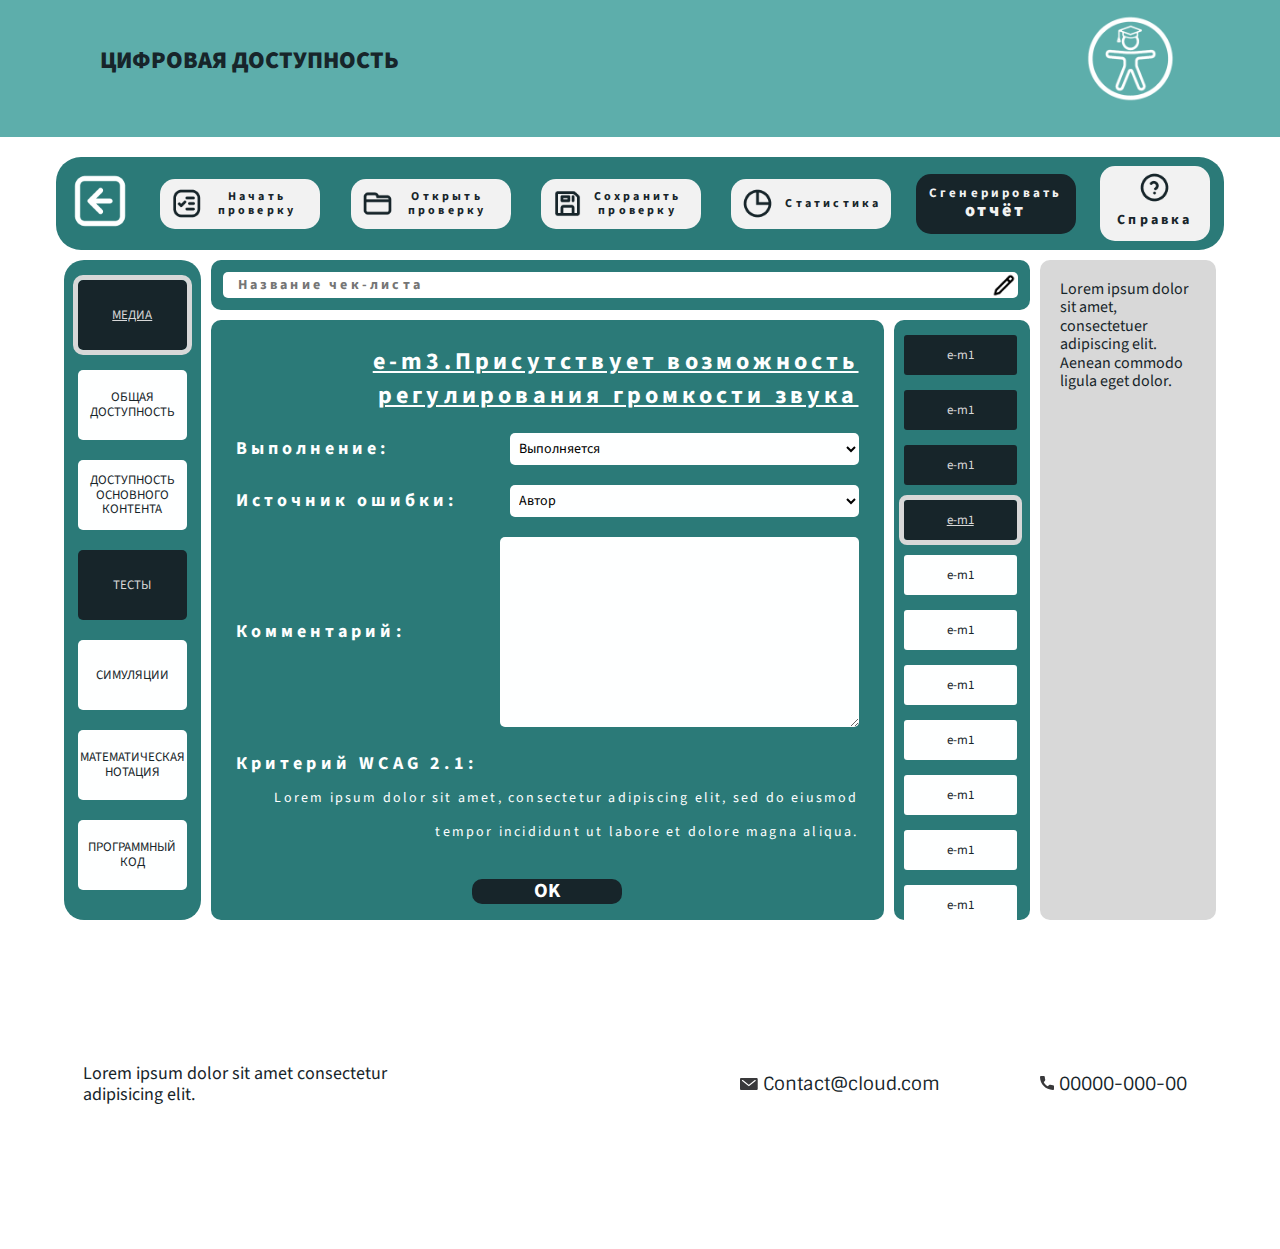
==== check-page.html @ 1ecbaf9e "Change all pages" ====
<!DOCTYPE html>
<html lang="ru">
  <head>
    <meta charset="UTF-8" />
    <meta http-equiv="X-UA-Compatible" content="IE=edge" />
    <meta name="viewport" content="width=device-width, initial-scale=1.0" />
    <link rel="stylesheet" href="./css/style.css" />
    <link rel="stylesheet" href="./css/normalize.css" />
    <link rel="stylesheet" href="./scss/style.scss" />
    <script src= "js/jquery-3.6.0.min.js"></script>
    <title>UX_app</title>
  </head>
  <body>
    <!-- header -->
    <header class="header" id="check-header">
      <div class="header__logo"><a href="./index.html" class="link">Цифровая доступность</a></div>
        <button class="header__accessibility">
          <img class="header__accessibility-img" src="./img/logo-ws.png" alt="логотип цифровой доступности"></img>
        </button>
    </header>
    <!-- /header -->
    <!-- main -->
    <main class="check-main">
        <div class="check-main__buttons">
            <button class="check-main__back-btn"><img src="./img/Back.png" class="btn-back-img" alt="кнопка назад"></button>
            <button id="btn-new"><div class="check-main__btn"><img src="./img/Btn-new.png" class="btn-img" alt="начать проверку"><p>Начать проверку</p></div></button>
            <button id="btn-open"><div class="check-main__btn"><img src="./img/Btn-open.png" class="btn-img" alt="открыть проверку"><p>Открыть проверку</p></div></button>
            <button id="btn-save"><div class="check-main__btn"><img src="./img/Btn-save.png" class="btn-img" alt="сохранить проверку"><p>Сохранить проверку</p></div></button>
            <button id="btn-stat"><div class="check-main__btn"><img src="./img/Btn-stat.png" class="btn-img" alt="статистика"><p>Статистика</p></div></button>
            <button class="check-main__btn-generation" id="btn-generation">Сгенерировать <strong class="impo">отчёт</strong> </button>
            <button id="btn-info"><div class="check-main__info"><img src="./img/Btn-info.png" class="btn-img" alt="начать проверку"><p>Справка</p></div></button>
        </div>
       <div class="check-main__content">
         <!-- Панелька чек-листов -->
        <div class="check-main__check-lists">
          <!-- Класс "check-list-completed" для заполненного элемента
              Класс "check-list-active" для активного элемента -->
          <div class="check-main__check-list check-list-active">Медиа</div>
          <div class="check-main__check-list">Общая доступность</div>
          <div class="check-main__check-list">Доступность основного контента</div>
          <div class="check-main__check-list check-list-completed">Тесты</div>
          <div class="check-main__check-list">Симуляции</div>
          <div class="check-main__check-list">математическая нотация</div>
          <div class="check-main__check-list">программный код</div>          
        </div>
        <div class="check-main__container">
          <!-- Название чек-листа (изменяется по нажатию на карандаш) -->
          <div class="check-main__named">
            <input type="text" class="check-main__name-check" placeholder="Название чек-листа">
            <img src="./img/Change-name.png" alt="Изменить название" id="check-name"></input>          
          </div>
          <div class="check-main__check">
            <!-- Главная часть -->
            <div class="check-main__section">
              <div class="check-main__title">e-m3.Присутствует возможность регулирования громкости звука</div>
              <div class="check-main__per"><p>Выполнение:</p><select id="per" name="per" required="required">
                <option value="1">Выполняется</option>
                <option value="2">Не выполняется</option>
                <option value="3">Не применимо</option>
              </select></div>
              <div class="check-main__mist"><p>Источник ошибки:</p><select id="mist" name="mist" required="required">
                <option value="1">Автор</option>
                <option value="2">Платформа</option>
                <option value="3">Автор и платформа</option>
                <option value="4">Не идентифицируется</option>
              </select></div>
              <div class="check-main__comm">
                 <p>Комментарий:</p>
                 <textarea type="text" id="comm"></textarea>
              </div>
              <div class="check-main__wgac">
                 <p class="check-main__title-wgac">Критерий WCAG 2.1:</p>
                 <p>Lorem ipsum dolor sit amet, consectetur adipiscing elit, sed do eiusmod tempor incididunt ut labore et dolore magna aliqua.</p>
              </div>  
              <button class="check-main__button">OK</button>       
          </div>   
          <!-- Панель критериев -->
          <div class="check-main__crits">
              <!-- Класс "check-crit-completed" для заполненного элемента
              Класс "check-crit-active" для активного элемента -->
              <div class="check-main__check-crit check-crit-completed">e-m1</div>
              <div class="check-main__check-crit check-crit-completed">e-m1</div>
              <div class="check-main__check-crit check-crit-completed">e-m1</div>
              <div class="check-main__check-crit check-crit-active">e-m1</div>
              <div class="check-main__check-crit">e-m1</div>
              <div class="check-main__check-crit">e-m1</div>
              <div class="check-main__check-crit">e-m1</div>  
              <div class="check-main__check-crit">e-m1</div>  
              <div class="check-main__check-crit">e-m1</div>  
              <div class="check-main__check-crit">e-m1</div>  
              <div class="check-main__check-crit">e-m1</div>  
              <div class="check-main__check-crit">e-m1</div>  
              <div class="check-main__check-crit">e-m1</div>  
              <div class="check-main__check-crit">e-m1</div>  
              <div class="check-main__check-crit">e-m1</div>  
          </div>
        </div>          
        </div>        
        <div class="check-main__info-page">Lorem ipsum dolor sit amet, consectetuer adipiscing elit. Aenean commodo ligula eget dolor. </div>
        </div>                  
    </main>
    <!-- /main -->
    <!-- footer -->
    <footer class="footer">
      <div class="footer__text">Lorem ipsum dolor sit amet consectetur adipisicing elit.</div>
      <div class="footer__contacts">
        <div class="footer__email">
          <img src="./img/email.svg" alt="icon email">
          Contact@cloud.com
        </div>
        <div class="footer__telephone">
          <img src="./img/tel.svg" alt="icon telephone">
          00000-000-00
        </div>                        
      </div>
    </footer>  
    <!-- /footer  -->
  </body>
  <script src= "js/script.js"></script>
</html>
---- css/style.css ----
@import url("https://fonts.googleapis.com/css2?family=Inter&family=Righteous&family=Sintony:wght@400;700&family=Source+Sans+Pro:wght@400;700;900&display=swap");
@import url("./light-mode.scss");
#main-page {
  background: url(../img/BG.png) no-repeat top;
}

#check-header {
  background: #5daeab;
}

body {
  font-family: "Source Sans Pro", sans-serif;
}

.header {
  padding-right: 100px;
  padding-left: 100px;
  padding-top: 10px;
  display: -webkit-box;
  display: -ms-flexbox;
  display: flex;
  -webkit-box-pack: justify;
      -ms-flex-pack: justify;
          justify-content: space-between;
  -webkit-box-align: center;
      -ms-flex-align: center;
          align-items: center;
  max-width: 100%;
}

@media (max-width: 1170px) {
  .header {
    padding-right: calc(20px + 80 * ((100vw - 320px) / 850));
  }
}

@media (max-width: 1170px) {
  .header {
    padding-left: calc(20px + 80 * ((100vw - 320px) / 850));
  }
}

@media (max-width: 1170px) {
  .header {
    padding-top: calc(5px + 5 * ((100vw - 320px) / 850));
  }
}

.header__logo {
  font-size: 24px;
  font-style: normal;
  font-weight: 900;
  line-height: 29px;
  text-transform: uppercase;
  color: #17252a;
}

@media (max-width: 1170px) {
  .header__logo {
    font-size: calc(8px + 16 * ((100vw - 320px) / 850));
  }
}

.header__accessibility {
  width: 100px;
  height: 100px;
  border-radius: 50%;
  border: none;
  background: transparent;
}

@media (max-width: 1170px) {
  .header__accessibility {
    width: calc(40px + 60 * ((100vw - 320px) / 850));
  }
}

@media (max-width: 1170px) {
  .header__accessibility {
    height: calc(40px + 60 * ((100vw - 320px) / 850));
  }
}

.header__accessibility-img {
  -webkit-filter: hue-rotate(120deg) brightness(10);
          filter: hue-rotate(120deg) brightness(10);
  width: 90px;
  height: 90px;
}

@media (max-width: 1170px) {
  .header__accessibility-img {
    width: calc(30px + 60 * ((100vw - 320px) / 850));
  }
}

@media (max-width: 1170px) {
  .header__accessibility-img {
    height: calc(30px + 60 * ((100vw - 320px) / 850));
  }
}

.main {
  max-width: 1108px;
  margin-left: 165px;
  margin-right: 165px;
  font-family: "Source Sans Pro", sans-serif;
  display: -webkit-box;
  display: -ms-flexbox;
  display: flex;
  -webkit-box-orient: vertical;
  -webkit-box-direction: normal;
      -ms-flex-direction: column;
          flex-direction: column;
  -webkit-box-align: center;
      -ms-flex-align: center;
          align-items: center;
  margin: auto;
}

@media (max-width: 1170px) {
  .main {
    max-width: calc(300px + 808 * ((100vw - 320px) / 850));
  }
}

@media (max-width: 1170px) {
  .main {
    margin-left: calc(20px + 145 * ((100vw - 320px) / 850));
  }
}

@media (max-width: 1170px) {
  .main {
    margin-right: calc(20px + 145 * ((100vw - 320px) / 850));
  }
}

.main__title {
  font-size: 58px;
  margin-top: 50px;
  font-weight: 900;
  line-height: 56px;
  text-align: center;
  color: #feffff;
}

@media (max-width: 1170px) {
  .main__title {
    font-size: calc(20px + 38 * ((100vw - 320px) / 850));
  }
}

@media (max-width: 1170px) {
  .main__title {
    margin-top: calc(10px + 40 * ((100vw - 320px) / 850));
  }
}

.main .colorize {
  color: #17252a;
}

.main__button-new, .main__button-cont {
  width: 300px;
  height: 100px;
  border-radius: 20px;
  border: none;
  font-weight: bold;
  font-size: 20px;
  line-height: 24px;
  text-align: center;
  letter-spacing: 4.2px;
  text-transform: uppercase;
  background-color: #17252a;
  color: #feffff;
}

@media (max-width: 1170px) {
  .main__button-new, .main__button-cont {
    width: calc(200px + 100 * ((100vw - 320px) / 850));
  }
}

@media (max-width: 1170px) {
  .main__button-new, .main__button-cont {
    height: calc(50px + 50 * ((100vw - 320px) / 850));
  }
}

@media (max-width: 1170px) {
  .main__button-new, .main__button-cont {
    font-size: calc(11px + 9 * ((100vw - 320px) / 850));
  }
}

.main__button-new {
  margin-bottom: 70px;
}

@media (max-width: 1170px) {
  .main__button-new {
    margin-bottom: calc(20px + 50 * ((100vw - 320px) / 850));
  }
}

.main__cards {
  margin-top: 80px;
  margin-left: 163px;
  margin-right: 163px;
  max-width: 94vw;
  display: -webkit-box;
  display: -ms-flexbox;
  display: flex;
  -webkit-box-pack: justify;
      -ms-flex-pack: justify;
          justify-content: space-between;
}

@media (max-width: 1170px) {
  .main__cards {
    margin-top: calc(20px + 60 * ((100vw - 320px) / 850));
  }
}

@media (max-width: 1170px) {
  .main__cards {
    margin-left: calc(60px + 103 * ((100vw - 320px) / 850));
  }
}

@media (max-width: 1170px) {
  .main__cards {
    margin-right: calc(60px + 103 * ((100vw - 320px) / 850));
  }
}

.main__card:not(:last-child) {
  margin-right: 50px;
}

@media (max-width: 1170px) {
  .main__card:not(:last-child) {
    margin-right: calc(10px + 40 * ((100vw - 320px) / 850));
  }
}

.main__card {
  width: 400px;
  height: 390px;
  padding: calc(15px + 35 * ((100vw - 320px) / 1600));
  border-radius: 30px;
  display: -webkit-box;
  display: -ms-flexbox;
  display: flex;
  -webkit-box-orient: vertical;
  -webkit-box-direction: normal;
      -ms-flex-direction: column;
          flex-direction: column;
  -webkit-box-align: center;
      -ms-flex-align: center;
          align-items: center;
  background-color: #feffff;
  -webkit-box-shadow: 4px 4px 12px rgba(0, 0, 0, 0.5);
          box-shadow: 4px 4px 12px rgba(0, 0, 0, 0.5);
}

@media (max-width: 1170px) {
  .main__card {
    width: calc(55px + 345 * ((100vw - 320px) / 850));
  }
}

@media (max-width: 1170px) {
  .main__card {
    height: calc(190px + 200 * ((100vw - 320px) / 850));
  }
}

.main__card-text {
  font-size: 18px;
  padding-top: 47px;
  padding-bottom: 27px;
  padding-right: 30px;
  padding-left: 30px;
  text-align: center;
  font-family: "Sintony", sans-serif;
  color: #17252a;
}

@media (max-width: 1170px) {
  .main__card-text {
    font-size: calc(12px + 6 * ((100vw - 320px) / 850));
  }
}

@media (max-width: 1170px) {
  .main__card-text {
    padding-top: calc(20px + 27 * ((100vw - 320px) / 850));
  }
}

@media (max-width: 1170px) {
  .main__card-text {
    padding-bottom: calc(9px + 18 * ((100vw - 320px) / 850));
  }
}

@media (max-width: 1170px) {
  .main__card-text {
    padding-right: calc(10px + 20 * ((100vw - 320px) / 850));
  }
}

@media (max-width: 1170px) {
  .main__card-text {
    padding-left: calc(10px + 20 * ((100vw - 320px) / 850));
  }
}

.main__card-name {
  padding: 100px;
  margin-top: 35px;
  font-size: 18px;
  border-radius: 20px;
  font-family: "Sintony", sans-serif;
  color: #6d7783;
  background-color: #d8d8d8;
}

@media (max-width: 1170px) {
  .main__card-name {
    padding: calc(50px + 50 * ((100vw - 320px) / 850));
  }
}

@media (max-width: 1170px) {
  .main__card-name {
    margin-top: calc(10px + 25 * ((100vw - 320px) / 850));
  }
}

@media (max-width: 1170px) {
  .main__card-name {
    font-size: calc(12px + 6 * ((100vw - 320px) / 850));
  }
}

.footer {
  width: 1114px;
  height: 329px;
  display: -webkit-box;
  display: -ms-flexbox;
  display: flex;
  -webkit-box-align: center;
      -ms-flex-align: center;
          align-items: center;
  -webkit-box-pack: justify;
      -ms-flex-pack: justify;
          justify-content: space-between;
  margin: auto;
}

@media (max-width: 1170px) {
  .footer {
    width: calc(280px + 834 * ((100vw - 320px) / 850));
  }
}

@media (max-width: 1170px) {
  .footer {
    height: calc(100px + 229 * ((100vw - 320px) / 850));
  }
}

.footer__text {
  width: 308px;
  font-size: 18px;
  color: #17252a;
}

@media (max-width: 1170px) {
  .footer__text {
    width: calc(300px + 8 * ((100vw - 320px) / 850));
  }
}

@media (max-width: 1170px) {
  .footer__text {
    font-size: calc(10px + 8 * ((100vw - 320px) / 850));
  }
}

.footer__contacts {
  margin-left: 35px;
  font-size: 18px;
  display: -webkit-box;
  display: -ms-flexbox;
  display: flex;
  -webkit-box-pack: end;
      -ms-flex-pack: end;
          justify-content: flex-end;
  font-family: "Sintony", sans-serif;
  line-height: 27px;
  color: #17252a;
}

@media (max-width: 1170px) {
  .footer__contacts {
    margin-left: calc(15px + 20 * ((100vw - 320px) / 850));
  }
}

@media (max-width: 1170px) {
  .footer__contacts {
    font-size: calc(8px + 10 * ((100vw - 320px) / 850));
  }
}

.footer__email {
  margin-right: 100px;
}

@media (max-width: 1170px) {
  .footer__email {
    margin-right: calc(13px + 87 * ((100vw - 320px) / 850));
  }
}

.footer__telephone {
  margin-right: 10px;
}

@media (max-width: 1170px) {
  .footer__telephone {
    margin-right: calc(3px + 7 * ((100vw - 320px) / 850));
  }
}

.popup-fade:before {
  content: "";
  background: #000;
  position: fixed;
  left: 0;
  top: 0;
  width: 100%;
  height: 100%;
  opacity: 0.8;
  z-index: 2;
}

.popup-fade__popup {
  padding: 50px;
  position: absolute;
  top: 6%;
  left: 24%;
  right: 24%;
  background: #c4c4c4;
  border-radius: 10px;
  z-index: 9;
  opacity: 1;
  display: -webkit-box;
  display: -ms-flexbox;
  display: flex;
  -webkit-box-orient: vertical;
  -webkit-box-direction: normal;
      -ms-flex-direction: column;
          flex-direction: column;
}

@media (max-width: 1170px) {
  .popup-fade__popup {
    padding: calc(20px + 30 * ((100vw - 320px) / 850));
  }
}

.popup-fade__popup-close {
  background: transparent;
  border: none;
  position: absolute;
  top: 10px;
  right: 10px;
}

.popup-fade__inputs {
  font-size: 16px;
  font-family: "Source Sans Pro";
  font-weight: 900;
  display: -webkit-box;
  display: -ms-flexbox;
  display: flex;
  -webkit-box-orient: vertical;
  -webkit-box-direction: normal;
      -ms-flex-direction: column;
          flex-direction: column;
}

@media (max-width: 1170px) {
  .popup-fade__inputs {
    font-size: calc(8px + 8 * ((100vw - 320px) / 850));
  }
}

.popup-fade__input {
  font-size: 24px;
  margin-bottom: 8px;
}

@media (max-width: 1170px) {
  .popup-fade__input {
    font-size: calc(12px + 12 * ((100vw - 320px) / 850));
  }
}

@media (max-width: 1170px) {
  .popup-fade__input {
    margin-bottom: calc(4px + 4 * ((100vw - 320px) / 850));
  }
}

.popup-fade__input:not(:first-child) {
  margin-top: 32px;
}

@media (max-width: 1170px) {
  .popup-fade__input:not(:first-child) {
    margin-top: calc(8px + 24 * ((100vw - 320px) / 850));
  }
}

.popup-fade .modal-input {
  padding: 7px;
  width: 90%;
  border-radius: 5px;
  border: none;
}

@media (max-width: 1170px) {
  .popup-fade .modal-input {
    padding: calc(3px + 4 * ((100vw - 320px) / 850));
  }
}

.popup-fade .modal-input:last-child {
  padding-bottom: 5vh;
}

.popup-fade__start {
  width: 150px;
  height: 70px;
  font-size: 24px;
  margin-top: 32px;
  text-transform: uppercase;
  font-weight: 900;
  letter-spacing: 4.2px;
  border: none;
  border-radius: 15px;
  margin-left: auto;
  background-color: #17252a;
  color: #feffff;
}

@media (max-width: 1170px) {
  .popup-fade__start {
    width: calc(50px + 100 * ((100vw - 320px) / 850));
  }
}

@media (max-width: 1170px) {
  .popup-fade__start {
    height: calc(20px + 50 * ((100vw - 320px) / 850));
  }
}

@media (max-width: 1170px) {
  .popup-fade__start {
    font-size: calc(8px + 16 * ((100vw - 320px) / 850));
  }
}

@media (max-width: 1170px) {
  .popup-fade__start {
    margin-top: calc(8px + 24 * ((100vw - 320px) / 850));
  }
}

.popup-fade__ps {
  font-size: 12px;
  margin-bottom: auto;
}

@media (max-width: 1170px) {
  .popup-fade__ps {
    font-size: calc(8px + 4 * ((100vw - 320px) / 850));
  }
}

#check-header {
  padding-bottom: 3vh;
}

.check-main {
  margin-top: 20px;
  display: -webkit-box;
  display: -ms-flexbox;
  display: flex;
  -webkit-box-orient: vertical;
  -webkit-box-direction: normal;
      -ms-flex-direction: column;
          flex-direction: column;
  -webkit-box-align: center;
      -ms-flex-align: center;
          align-items: center;
}

@media (max-width: 1170px) {
  .check-main {
    margin-top: calc(5px + 15 * ((100vw - 320px) / 850));
  }
}

.check-main__buttons {
  padding: 8px;
  width: 90%;
  background-color: #2b7a78;
  border-radius: 25px;
  margin: auto;
  display: -webkit-box;
  display: -ms-flexbox;
  display: flex;
  -webkit-box-align: center;
      -ms-flex-align: center;
          align-items: center;
  -webkit-box-pack: justify;
      -ms-flex-pack: justify;
          justify-content: space-between;
}

@media (max-width: 1170px) {
  .check-main__buttons {
    padding: calc(3px + 5 * ((100vw - 320px) / 850));
  }
}

.check-main__back-btn {
  border: none;
  background-color: transparent;
}

.check-main .btn-back-img {
  width: 60px;
  height: 60px;
}

@media (max-width: 1170px) {
  .check-main .btn-back-img {
    width: calc(10px + 50 * ((100vw - 320px) / 850));
  }
}

@media (max-width: 1170px) {
  .check-main .btn-back-img {
    height: calc(10px + 50 * ((100vw - 320px) / 850));
  }
}

.check-main #btn-new,
.check-main #btn-open,
.check-main #btn-save,
.check-main #btn-stat,
.check-main #btn-info {
  border: none;
  background-color: transparent;
}

.check-main__btn {
  width: 140px;
  height: 50px;
  padding-right: 10px;
  padding-left: 10px;
  font-size: 12px;
  line-height: 14px;
  font-family: "Source Sans Pro";
  font-weight: bold;
  letter-spacing: 3.2px;
  color: #17252a;
  background-color: #f2f2f2;
  border-radius: 15px;
  display: -webkit-box;
  display: -ms-flexbox;
  display: flex;
  -webkit-box-align: center;
      -ms-flex-align: center;
          align-items: center;
  -webkit-box-pack: justify;
      -ms-flex-pack: justify;
          justify-content: space-between;
}

@media (max-width: 1170px) {
  .check-main__btn {
    width: calc(80px + 60 * ((100vw - 320px) / 850));
  }
}

@media (max-width: 1170px) {
  .check-main__btn {
    height: calc(10px + 40 * ((100vw - 320px) / 850));
  }
}

@media (max-width: 1170px) {
  .check-main__btn {
    padding-right: calc(3px + 7 * ((100vw - 320px) / 850));
  }
}

@media (max-width: 1170px) {
  .check-main__btn {
    padding-left: calc(3px + 7 * ((100vw - 320px) / 850));
  }
}

@media (max-width: 1170px) {
  .check-main__btn {
    font-size: calc(8px + 4 * ((100vw - 320px) / 850));
  }
}

@media (max-width: 1170px) {
  .check-main__btn {
    line-height: calc(4px + 10 * ((100vw - 320px) / 850));
  }
}

.check-main .impo {
  font-size: 18px;
}

@media (max-width: 1170px) {
  .check-main .impo {
    font-size: calc(9px + 9 * ((100vw - 320px) / 850));
  }
}

.check-main .btn-img {
  width: 33px;
  height: 33px;
}

@media (max-width: 1170px) {
  .check-main .btn-img {
    width: calc(13px + 20 * ((100vw - 320px) / 850));
  }
}

@media (max-width: 1170px) {
  .check-main .btn-img {
    height: calc(13px + 20 * ((100vw - 320px) / 850));
  }
}

.check-main__btn-generation {
  width: 160px;
  height: 60px;
  font-size: 13px;
  font-family: "Source Sans Pro";
  font-weight: bold;
  letter-spacing: 3.2px;
  color: #17252a;
  border: none;
  background-color: #17252a;
  color: #f2f2f2;
  border-radius: 15px;
}

@media (max-width: 1170px) {
  .check-main__btn-generation {
    width: calc(80px + 80 * ((100vw - 320px) / 850));
  }
}

@media (max-width: 1170px) {
  .check-main__btn-generation {
    height: calc(10px + 50 * ((100vw - 320px) / 850));
  }
}

@media (max-width: 1170px) {
  .check-main__btn-generation {
    font-size: calc(8px + 5 * ((100vw - 320px) / 850));
  }
}

.check-main__info {
  width: 110px;
  height: 70px;
  padding-top: 5px;
  font-size: 14px;
  line-height: 20px;
  font-weight: bold;
  letter-spacing: 3.2px;
  color: #17252a;
  background-color: #f2f2f2;
  border-radius: 15px;
}

@media (max-width: 1170px) {
  .check-main__info {
    width: calc(30px + 80 * ((100vw - 320px) / 850));
  }
}

@media (max-width: 1170px) {
  .check-main__info {
    height: calc(12px + 58 * ((100vw - 320px) / 850));
  }
}

@media (max-width: 1170px) {
  .check-main__info {
    padding-top: calc(2px + 3 * ((100vw - 320px) / 850));
  }
}

@media (max-width: 1170px) {
  .check-main__info {
    font-size: calc(8px + 6 * ((100vw - 320px) / 850));
  }
}

@media (max-width: 1170px) {
  .check-main__info {
    line-height: calc(8px + 12 * ((100vw - 320px) / 850));
  }
}

.check-main__content {
  font-family: "Source Sans Pro";
  display: -webkit-box;
  display: -ms-flexbox;
  display: flex;
  max-width: 90%;
}

.check-main__check-lists {
  margin-top: 10px;
  padding-top: 10px;
  border-radius: 20px;
  background-color: #2b7a78;
  display: -webkit-box;
  display: -ms-flexbox;
  display: flex;
  -webkit-box-orient: vertical;
  -webkit-box-direction: normal;
      -ms-flex-direction: column;
          flex-direction: column;
  -webkit-box-align: center;
      -ms-flex-align: center;
          align-items: center;
  width: 15%;
}

@media (max-width: 1170px) {
  .check-main__check-lists {
    margin-top: calc(5px + 5 * ((100vw - 320px) / 850));
  }
}

@media (max-width: 1170px) {
  .check-main__check-lists {
    padding-top: calc(5px + 5 * ((100vw - 320px) / 850));
  }
}

.check-main__check-list {
  height: 70px;
  margin-bottom: 10px;
  margin-top: 10px;
  font-size: 13px;
  width: 80%;
  text-transform: uppercase;
  background-color: #feffff;
  color: #17252a;
  border-radius: 5px;
  text-align: center;
  display: -webkit-box;
  display: -ms-flexbox;
  display: flex;
  -webkit-box-align: center;
      -ms-flex-align: center;
          align-items: center;
  -webkit-box-pack: center;
      -ms-flex-pack: center;
          justify-content: center;
}

@media (max-width: 1170px) {
  .check-main__check-list {
    height: calc(10px + 60 * ((100vw - 320px) / 850));
  }
}

@media (max-width: 1170px) {
  .check-main__check-list {
    margin-bottom: calc(3px + 7 * ((100vw - 320px) / 850));
  }
}

@media (max-width: 1170px) {
  .check-main__check-list {
    margin-top: calc(3px + 7 * ((100vw - 320px) / 850));
  }
}

@media (max-width: 1170px) {
  .check-main__check-list {
    font-size: calc(8px + 5 * ((100vw - 320px) / 850));
  }
}

.check-main__container {
  display: -webkit-box;
  display: -ms-flexbox;
  display: flex;
  -webkit-box-orient: vertical;
  -webkit-box-direction: normal;
      -ms-flex-direction: column;
          flex-direction: column;
  width: 90%;
}

.check-main__named {
  margin: 10px;
  padding: 12px;
  margin-right: -10px;
  display: -webkit-box;
  display: -ms-flexbox;
  display: flex;
  -webkit-box-align: center;
      -ms-flex-align: center;
          align-items: center;
  background-color: #2b7a78;
  border-radius: 10px;
  position: relative;
}

@media (max-width: 1170px) {
  .check-main__named {
    margin: calc(3px + 7 * ((100vw - 320px) / 850));
  }
}

@media (max-width: 1170px) {
  .check-main__named {
    padding: calc(3px + 9 * ((100vw - 320px) / 850));
  }
}

@media (max-width: 1170px) {
  .check-main__named {
    margin-right: calc(-3px + -7 * ((100vw - 320px) / 850));
  }
}

.check-main__name-check {
  padding: 5px;
  padding-left: 15px;
  font-size: 14px;
  font-weight: bold;
  letter-spacing: 3.2px;
  color: #6d7783;
  width: 100%;
  border: none;
  border-radius: 5px;
}

@media (max-width: 1170px) {
  .check-main__name-check {
    padding: calc(1px + 4 * ((100vw - 320px) / 850));
  }
}

@media (max-width: 1170px) {
  .check-main__name-check {
    padding-left: calc(3px + 12 * ((100vw - 320px) / 850));
  }
}

@media (max-width: 1170px) {
  .check-main__name-check {
    font-size: calc(8px + 6 * ((100vw - 320px) / 850));
  }
}

.check-main #check-name {
  width: 2vw;
  height: 2vw;
  position: absolute;
  right: 1vw;
}

.check-main__check {
  margin-left: 10px;
  margin-right: -10px;
  height: 600px;
  margin-top: 0px;
  display: -webkit-box;
  display: -ms-flexbox;
  display: flex;
}

@media (max-width: 1170px) {
  .check-main__check {
    margin-left: calc(3px + 7 * ((100vw - 320px) / 850));
  }
}

@media (max-width: 1170px) {
  .check-main__check {
    margin-right: calc(-3px + -7 * ((100vw - 320px) / 850));
  }
}

@media (max-width: 1170px) {
  .check-main__check {
    height: calc(300px + 300 * ((100vw - 320px) / 850));
  }
}

.check-main__section {
  padding: 25px;
  background-color: #2b7a78;
  border-radius: 10px;
  overflow: auto;
  display: -webkit-box;
  display: -ms-flexbox;
  display: flex;
  -webkit-box-orient: vertical;
  -webkit-box-direction: normal;
      -ms-flex-direction: column;
          flex-direction: column;
}

@media (max-width: 1170px) {
  .check-main__section {
    padding: calc(1px + 24 * ((100vw - 320px) / 850));
  }
}

.check-main__title {
  font-size: 24px;
  font-weight: bold;
  line-height: 34px;
  text-align: right;
  letter-spacing: 4.2px;
  -webkit-text-decoration-line: underline;
          text-decoration-line: underline;
  color: #feffff;
}

@media (max-width: 1170px) {
  .check-main__title {
    font-size: calc(12px + 12 * ((100vw - 320px) / 850));
  }
}

.check-main__per, .check-main__mist, .check-main__comm, .check-main__title-wgac {
  padding-top: 20px;
  font-size: 18px;
  display: -webkit-box;
  display: -ms-flexbox;
  display: flex;
  -webkit-box-pack: justify;
      -ms-flex-pack: justify;
          justify-content: space-between;
  -webkit-box-align: center;
      -ms-flex-align: center;
          align-items: center;
  font-weight: bold;
  letter-spacing: 4.2px;
  color: #feffff;
}

@media (max-width: 1170px) {
  .check-main__per, .check-main__mist, .check-main__comm, .check-main__title-wgac {
    padding-top: calc(10px + 10 * ((100vw - 320px) / 850));
  }
}

@media (max-width: 1170px) {
  .check-main__per, .check-main__mist, .check-main__comm, .check-main__title-wgac {
    font-size: calc(10px + 8 * ((100vw - 320px) / 850));
  }
}

.check-main #per,
.check-main #mist,
.check-main #comm {
  font-size: 14px;
  padding: 5px;
  width: 56%;
  border-radius: 5px;
  border: none;
  background-color: #feffff;
}

@media (max-width: 1170px) {
  .check-main #per,
  .check-main #mist,
  .check-main #comm {
    font-size: calc(10px + 4 * ((100vw - 320px) / 850));
  }
}

@media (max-width: 1170px) {
  .check-main #per,
  .check-main #mist,
  .check-main #comm {
    padding: calc(1px + 4 * ((100vw - 320px) / 850));
  }
}

.check-main #comm {
  height: 20vh;
}

.check-main__wgac {
  font-size: 14px;
  line-height: 34px;
  text-align: right;
  letter-spacing: 2.2px;
  color: #feffff;
}

@media (max-width: 1170px) {
  .check-main__wgac {
    font-size: calc(10px + 4 * ((100vw - 320px) / 850));
  }
}

.check-main__button {
  width: 150px;
  height: 60px;
  font-size: 20px;
  margin-top: 30px;
  -ms-flex-item-align: center;
      -ms-grid-row-align: center;
      align-self: center;
  font-weight: bold;
  border: none;
  background-color: #17252a;
  color: #feffff;
  border-radius: 10px;
}

@media (max-width: 1170px) {
  .check-main__button {
    width: calc(80px + 70 * ((100vw - 320px) / 850));
  }
}

@media (max-width: 1170px) {
  .check-main__button {
    height: calc(20px + 40 * ((100vw - 320px) / 850));
  }
}

@media (max-width: 1170px) {
  .check-main__button {
    font-size: calc(10px + 10 * ((100vw - 320px) / 850));
  }
}

@media (max-width: 1170px) {
  .check-main__button {
    margin-top: calc(10px + 20 * ((100vw - 320px) / 850));
  }
}

.check-main__crits {
  margin-left: 10px;
  padding-left: 10px;
  background-color: #2b7a78;
  border-radius: 10px;
  width: 25%;
  overflow-y: scroll;
  overflow-x: hidden;
}

@media (max-width: 1170px) {
  .check-main__crits {
    margin-left: calc(3px + 7 * ((100vw - 320px) / 850));
  }
}

@media (max-width: 1170px) {
  .check-main__crits {
    padding-left: calc(3px + 7 * ((100vw - 320px) / 850));
  }
}

.check-main__check-crit {
  height: 40px;
  margin-bottom: 15px;
  margin-top: 15px;
  font-size: 13px;
  width: 90%;
  background-color: #feffff;
  color: #17252a;
  text-align: center;
  display: -webkit-box;
  display: -ms-flexbox;
  display: flex;
  -webkit-box-align: center;
      -ms-flex-align: center;
          align-items: center;
  -webkit-box-pack: center;
      -ms-flex-pack: center;
          justify-content: center;
  border-radius: 3px;
}

@media (max-width: 1170px) {
  .check-main__check-crit {
    height: calc(5px + 35 * ((100vw - 320px) / 850));
  }
}

@media (max-width: 1170px) {
  .check-main__check-crit {
    margin-bottom: calc(3px + 12 * ((100vw - 320px) / 850));
  }
}

@media (max-width: 1170px) {
  .check-main__check-crit {
    margin-top: calc(3px + 12 * ((100vw - 320px) / 850));
  }
}

@media (max-width: 1170px) {
  .check-main__check-crit {
    font-size: calc(8px + 5 * ((100vw - 320px) / 850));
  }
}

.check-main__info-page {
  margin-top: 10px;
  margin-left: 20px;
  padding: 20px;
  font-size: 16px;
  color: #17252a;
  background-color: #d8d8d8;
  border-radius: 10px;
  width: 15%;
  overflow-y: auto;
}

@media (max-width: 1170px) {
  .check-main__info-page {
    margin-top: calc(3px + 7 * ((100vw - 320px) / 850));
  }
}

@media (max-width: 1170px) {
  .check-main__info-page {
    margin-left: calc(6px + 14 * ((100vw - 320px) / 850));
  }
}

@media (max-width: 1170px) {
  .check-main__info-page {
    padding: calc(6px + 14 * ((100vw - 320px) / 850));
  }
}

@media (max-width: 1170px) {
  .check-main__info-page {
    font-size: calc(10px + 6 * ((100vw - 320px) / 850));
  }
}

p {
  margin-top: 0;
  margin-bottom: 0;
}

.link {
  text-decoration: none;
  cursor: pointer;
  color: inherit;
}

button {
  cursor: pointer;
}

.hidden {
  display: none;
}

.check-list-active {
  background-color: #17252a;
  outline: 5px solid #d8d8d8;
  -webkit-text-decoration-line: underline;
          text-decoration-line: underline;
  color: #d8d8d8;
}

.check-list-completed {
  background-color: #17252a;
  color: #d8d8d8;
}

.check-crit-active {
  background-color: #17252a;
  outline: 5px solid #d8d8d8;
  -webkit-text-decoration-line: underline;
          text-decoration-line: underline;
  color: #d8d8d8;
}

.check-crit-completed {
  background-color: #17252a;
  color: #d8d8d8;
}
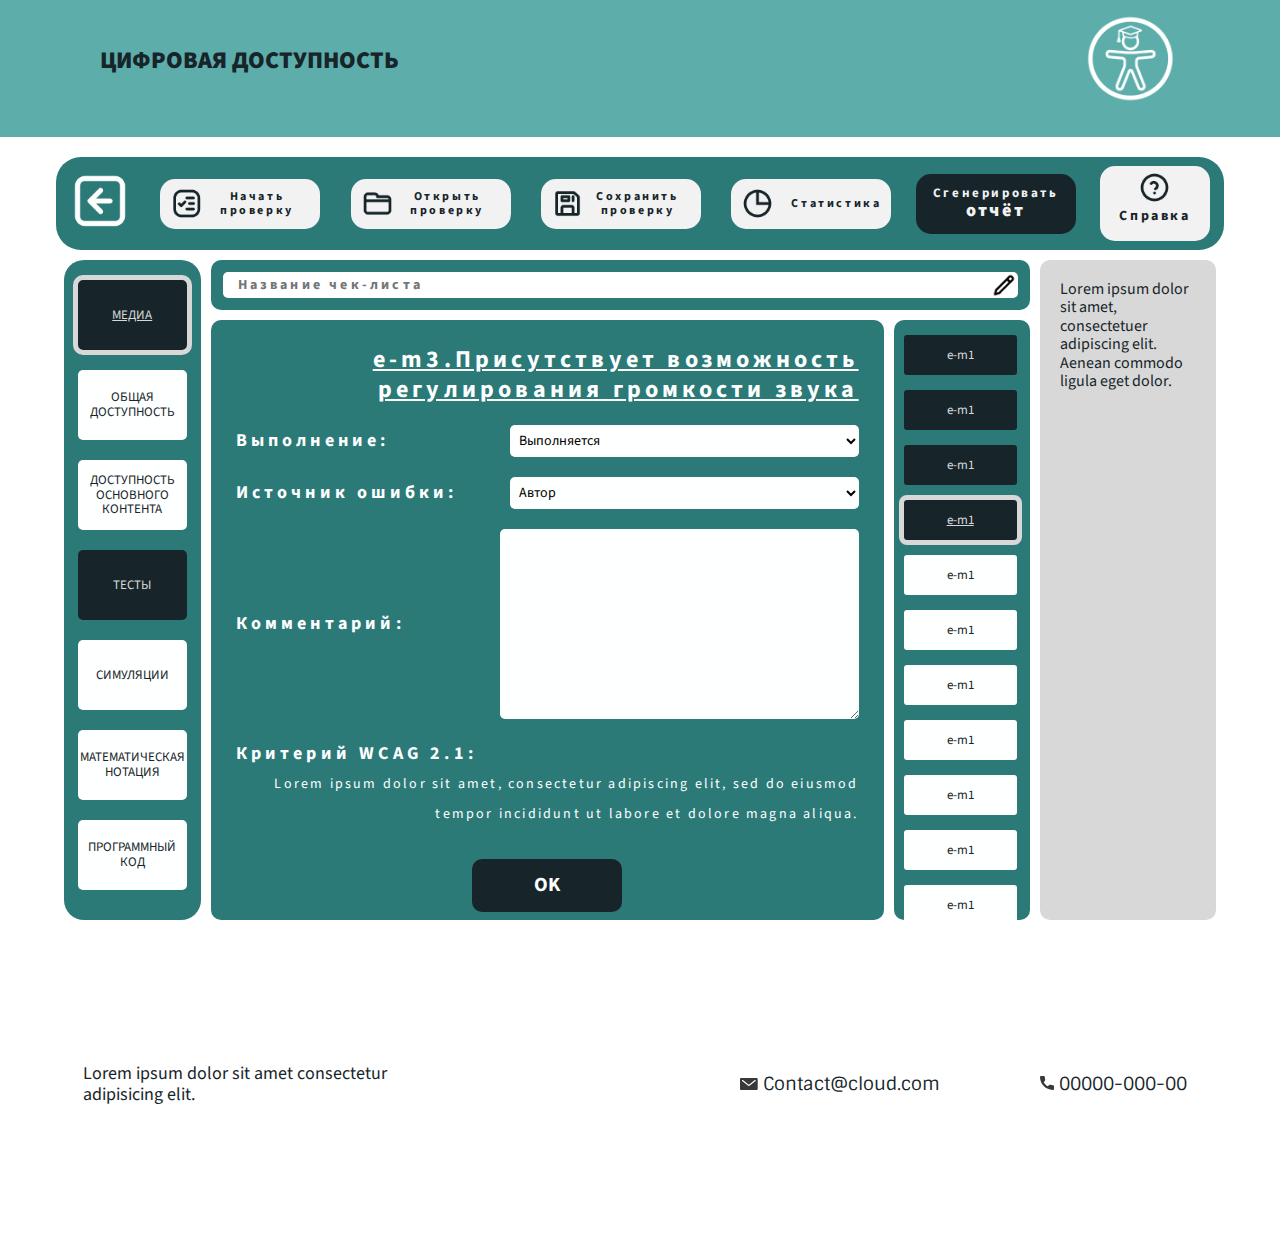
==== commit 79acca0f: "Adaptive and add modal check" ====
--- a/check-page.html
+++ b/check-page.html
@@ -22,7 +22,7 @@
     <!-- main -->
     <main class="check-main">
         <div class="check-main__buttons">
-            <button class="check-main__back-btn"><img src="./img/Back.png" class="btn-back-img" alt="кнопка назад"></button>
+            <button class="check-main__back-btn" onclick="document.location='./index.html'"><img src="./img/Back.png" class="btn-back-img" alt="кнопка назад"></button>
             <button id="btn-new"><div class="check-main__btn"><img src="./img/Btn-new.png" class="btn-img" alt="начать проверку"><p>Начать проверку</p></div></button>
             <button id="btn-open"><div class="check-main__btn"><img src="./img/Btn-open.png" class="btn-img" alt="открыть проверку"><p>Открыть проверку</p></div></button>
             <button id="btn-save"><div class="check-main__btn"><img src="./img/Btn-save.png" class="btn-img" alt="сохранить проверку"><p>Сохранить проверку</p></div></button>
@@ -115,6 +115,87 @@
       </div>
     </footer>  
     <!-- /footer  -->
+        <!-- Модальное окно -->
+        <div class="check-popup-fade hidden">
+          <div class="check-popup-fade__popup">
+            <button class="check-popup-fade__popup-close"><svg width="35" height="35" viewBox="0 0 43 46" fill="none" xmlns="http://www.w3.org/2000/svg">
+              <line x1="1.93934" y1="41.9393" x2="41.9393" y2="1.93934" stroke="black" stroke-width="3"/>
+              <line x1="41.9393" y1="44.0607" x2="1.93934" y2="4.06066" stroke="black" stroke-width="3"/>
+              </svg>          
+              </button>
+              <div class="check-popup-fade__title">Выберите поля для отчёта</div>
+              <div class="check-popup-fade__content">
+                <div class="check-popup-fade__check-lists">
+                  <p class="check-popup-fade__check-lists-title">Чек-листы</p>
+                  <div class="check-popup-fade__check-container">
+                    <div class="cb-container"><input type="checkbox" id="cb-general" name="general">
+                      <label for="general">Общая доступность</label></div>
+                    <div class="cb-container"><input type="checkbox" id="cb-basic" name="basic">
+                      <label for="basic">Доступность основного контента</label></div>
+                    <div class="cb-container"><input type="checkbox" id="cb-media" name="media">
+                      <label for="media">Медиа</label></div>
+                    <div class="cb-container"><input type="checkbox" id="cb-tests" name="tests">
+                      <label for="tests">Тесты</label></div>
+                    <div class="cb-container"><input type="checkbox" id="cb-simul" name="simul">
+                      <label for="simul">Симуляции</label></div>
+                    <div class="cb-container"><input type="checkbox" id="cb-mathn" name="mathn">
+                      <label for="mathn">Математическая нотация</label></div>
+                    <div class="cb-container"><input type="checkbox" id="cb-progk" name="progk">
+                      <label for="progk">Программный код</label></div>
+                    </div>
+                </div>                
+                <div class="check-popup-fade__smist">
+                  <label for="sourmist">Источник ошибки</label>
+                  <input type="checkbox" id="cb-sourmist" name="sourmist">
+                </div>
+                <div class="check-popup-fade__perform">
+                  <p class="check-popup-fade__perform-title">Выполнение</p>
+                  <div class="check-popup-fade__check-container">
+                    <div class="cb-container"><input type="checkbox" id="cb-nperform" name="nperform">
+                      <label for="nperform">Невыполненные</label></div>
+                 <div class="cb-container"> <input type="checkbox" id="cb-perform" name="perform">
+                  <label for="perform">Выполненные</label></div>
+                  <div class="cb-container"><input type="checkbox" id="cb-applic" name="applic">
+                    <label for="applic">Не применимые</label></div>
+                  </div>
+                </div>
+                <div class="check-popup-fade__wgac">
+                  <p class="check-popup-fade__wgac-title">WGAC 2.1</p>
+                  <div class="check-popup-fade__check-container">
+                  <div class="cb-container"> <input type="checkbox" id="cb-crit" name="crit">
+                    <label for="crit">Критерий успеха</label></div>
+                  <div class="cb-container"><input type="checkbox" id="cb-confor" name="confor">
+                    <label for="confor">Уровень соответствия</label></div>
+                  <div class="cb-container"><input type="checkbox" id="cb-decod" name="decod">
+                    <label for="decod">Расшифровка критерия</label></div>
+                  </div>
+                </div>
+                <div class="check-popup-fade__comm">
+                  <label for="comm">Комментарии эксперта</label>
+                  <input type="checkbox" id="cb-comm" name="comm">
+                </div>
+                <div class="check-popup-fade__conclus">
+                  <label for="conclus">Итоговое заключение эксперта</label>
+                  <input type="checkbox" id="cb-conclus" name="conclus">
+                </div>
+              </div>
+              <div class="check-popup-fade__params">
+                <div class="check-popup-fade__param">  
+                  <p class="check-popup-fade__param-title">Параметры статистики</p>                
+                  <div class="param-container">
+                    <div class="cb-container"><input type="checkbox" id="cb-mid" name="mid">
+                      <label for="mid">Средние</label></div>
+                    <div class="cb-container"><input type="checkbox" id="cb-graf" name="graf">
+                      <label for="graf">Графики</label></div>
+                    <div class="cb-container"><input type="checkbox" id="cb-dist" name="dist">
+                      <label for="dist">Распределения</label></div>
+                  </div>
+                </div>
+              </div>
+              <button class="check-popup-fade__ok">OK</button>        
+          </div>	
+        </div>   
+         <!--/Модальное окно -->
   </body>
   <script src= "js/script.js"></script>
 </html>
--- a/css/style.css
+++ b/css/style.css
@@ -322,6 +322,7 @@
   padding: 100px;
   margin-top: 35px;
   font-size: 18px;
+  text-align: center;
   border-radius: 20px;
   font-family: "Sintony", sans-serif;
   color: #6d7783;
@@ -682,7 +683,7 @@
   line-height: 14px;
   font-family: "Source Sans Pro";
   font-weight: bold;
-  letter-spacing: 3.2px;
+  letter-spacing: 2.6px;
   color: #17252a;
   background-color: #f2f2f2;
   border-radius: 15px;
@@ -699,7 +700,7 @@
 
 @media (max-width: 1170px) {
   .check-main__btn {
-    width: calc(80px + 60 * ((100vw - 320px) / 850));
+    width: calc(40px + 100 * ((100vw - 320px) / 850));
   }
 }
 
@@ -711,19 +712,19 @@
 
 @media (max-width: 1170px) {
   .check-main__btn {
-    padding-right: calc(3px + 7 * ((100vw - 320px) / 850));
+    padding-right: calc(1px + 9 * ((100vw - 320px) / 850));
   }
 }
 
 @media (max-width: 1170px) {
   .check-main__btn {
-    padding-left: calc(3px + 7 * ((100vw - 320px) / 850));
+    padding-left: calc(1px + 9 * ((100vw - 320px) / 850));
   }
 }
 
 @media (max-width: 1170px) {
   .check-main__btn {
-    font-size: calc(8px + 4 * ((100vw - 320px) / 850));
+    font-size: calc(6px + 6 * ((100vw - 320px) / 850));
   }
 }
 
@@ -739,7 +740,7 @@
 
 @media (max-width: 1170px) {
   .check-main .impo {
-    font-size: calc(9px + 9 * ((100vw - 320px) / 850));
+    font-size: calc(8px + 10 * ((100vw - 320px) / 850));
   }
 }
 
@@ -766,7 +767,7 @@
   font-size: 13px;
   font-family: "Source Sans Pro";
   font-weight: bold;
-  letter-spacing: 3.2px;
+  letter-spacing: 2.6px;
   color: #17252a;
   border: none;
   background-color: #17252a;
@@ -776,7 +777,7 @@
 
 @media (max-width: 1170px) {
   .check-main__btn-generation {
-    width: calc(80px + 80 * ((100vw - 320px) / 850));
+    width: calc(50px + 110 * ((100vw - 320px) / 850));
   }
 }
 
@@ -788,7 +789,7 @@
 
 @media (max-width: 1170px) {
   .check-main__btn-generation {
-    font-size: calc(8px + 5 * ((100vw - 320px) / 850));
+    font-size: calc(5px + 8 * ((100vw - 320px) / 850));
   }
 }
 
@@ -797,9 +798,8 @@
   height: 70px;
   padding-top: 5px;
   font-size: 14px;
-  line-height: 20px;
   font-weight: bold;
-  letter-spacing: 3.2px;
+  letter-spacing: 2.6px;
   color: #17252a;
   background-color: #f2f2f2;
   border-radius: 15px;
@@ -807,7 +807,7 @@
 
 @media (max-width: 1170px) {
   .check-main__info {
-    width: calc(30px + 80 * ((100vw - 320px) / 850));
+    width: calc(20px + 90 * ((100vw - 320px) / 850));
   }
 }
 
@@ -825,13 +825,7 @@
 
 @media (max-width: 1170px) {
   .check-main__info {
-    font-size: calc(8px + 6 * ((100vw - 320px) / 850));
-  }
-}
-
-@media (max-width: 1170px) {
-  .check-main__info {
-    line-height: calc(8px + 12 * ((100vw - 320px) / 850));
+    font-size: calc(6px + 8 * ((100vw - 320px) / 850));
   }
 }
 
@@ -897,7 +891,7 @@
 
 @media (max-width: 1170px) {
   .check-main__check-list {
-    height: calc(10px + 60 * ((100vw - 320px) / 850));
+    height: calc(20px + 50 * ((100vw - 320px) / 850));
   }
 }
 
@@ -915,7 +909,7 @@
 
 @media (max-width: 1170px) {
   .check-main__check-list {
-    font-size: calc(8px + 5 * ((100vw - 320px) / 850));
+    font-size: calc(2px + 11 * ((100vw - 320px) / 850));
   }
 }
 
@@ -1051,7 +1045,7 @@
 .check-main__title {
   font-size: 24px;
   font-weight: bold;
-  line-height: 34px;
+  line-height: 30px;
   text-align: right;
   letter-spacing: 4.2px;
   -webkit-text-decoration-line: underline;
@@ -1061,7 +1055,7 @@
 
 @media (max-width: 1170px) {
   .check-main__title {
-    font-size: calc(12px + 12 * ((100vw - 320px) / 850));
+    font-size: calc(10px + 14 * ((100vw - 320px) / 850));
   }
 }
 
@@ -1127,7 +1121,7 @@
 
 .check-main__wgac {
   font-size: 14px;
-  line-height: 34px;
+  line-height: 30px;
   text-align: right;
   letter-spacing: 2.2px;
   color: #feffff;
@@ -1141,9 +1135,9 @@
 
 .check-main__button {
   width: 150px;
-  height: 60px;
   font-size: 20px;
   margin-top: 30px;
+  padding: 15px;
   -ms-flex-item-align: center;
       -ms-grid-row-align: center;
       align-self: center;
@@ -1162,12 +1156,6 @@
 
 @media (max-width: 1170px) {
   .check-main__button {
-    height: calc(20px + 40 * ((100vw - 320px) / 850));
-  }
-}
-
-@media (max-width: 1170px) {
-  .check-main__button {
     font-size: calc(10px + 10 * ((100vw - 320px) / 850));
   }
 }
@@ -1175,6 +1163,12 @@
 @media (max-width: 1170px) {
   .check-main__button {
     margin-top: calc(10px + 20 * ((100vw - 320px) / 850));
+  }
+}
+
+@media (max-width: 1170px) {
+  .check-main__button {
+    padding: calc(10px + 5 * ((100vw - 320px) / 850));
   }
 }
 
@@ -1281,6 +1275,259 @@
   }
 }
 
+.check-popup-fade:before {
+  content: "";
+  background: #000;
+  position: fixed;
+  left: 0;
+  top: 0;
+  width: 100%;
+  height: 100%;
+  opacity: 0.8;
+  z-index: 2;
+}
+
+.check-popup-fade {
+  font-family: "Source Sans Pro";
+  font-weight: 900;
+  color: #17252a;
+}
+
+.check-popup-fade__popup {
+  padding: 50px;
+  position: absolute;
+  top: 6%;
+  left: 22vw;
+  right: 22vw;
+  background: #c4c4c4;
+  border-radius: 10px;
+  z-index: 99;
+  opacity: 1;
+  display: -webkit-box;
+  display: -ms-flexbox;
+  display: flex;
+  -webkit-box-orient: vertical;
+  -webkit-box-direction: normal;
+      -ms-flex-direction: column;
+          flex-direction: column;
+}
+
+@media (max-width: 1170px) {
+  .check-popup-fade__popup {
+    padding: calc(10px + 40 * ((100vw - 320px) / 850));
+  }
+}
+
+.check-popup-fade__popup-close {
+  background: transparent;
+  border: none;
+  position: absolute;
+  top: 10px;
+  right: 10px;
+}
+
+.check-popup-fade__title {
+  font-size: 28px;
+  text-align: center;
+}
+
+@media (max-width: 1170px) {
+  .check-popup-fade__title {
+    font-size: calc(14px + 14 * ((100vw - 320px) / 850));
+  }
+}
+
+.check-popup-fade__content {
+  padding: 20px;
+}
+
+@media (max-width: 1170px) {
+  .check-popup-fade__content {
+    padding: calc(5px + 15 * ((100vw - 320px) / 850));
+  }
+}
+
+.check-popup-fade input {
+  width: 30px;
+  height: 30px;
+  margin-right: 10px;
+}
+
+@media (max-width: 1170px) {
+  .check-popup-fade input {
+    width: calc(10px + 20 * ((100vw - 320px) / 850));
+  }
+}
+
+@media (max-width: 1170px) {
+  .check-popup-fade input {
+    height: calc(10px + 20 * ((100vw - 320px) / 850));
+  }
+}
+
+@media (max-width: 1170px) {
+  .check-popup-fade input {
+    margin-right: calc(5px + 5 * ((100vw - 320px) / 850));
+  }
+}
+
+.check-popup-fade .cb-container {
+  margin-bottom: 8px;
+  display: -webkit-box;
+  display: -ms-flexbox;
+  display: flex;
+  -webkit-box-align: center;
+      -ms-flex-align: center;
+          align-items: center;
+}
+
+@media (max-width: 1170px) {
+  .check-popup-fade .cb-container {
+    margin-bottom: calc(4px + 4 * ((100vw - 320px) / 850));
+  }
+}
+
+.check-popup-fade .param-container {
+  display: -webkit-box;
+  display: -ms-flexbox;
+  display: flex;
+  -webkit-box-pack: justify;
+      -ms-flex-pack: justify;
+          justify-content: space-between;
+}
+
+.check-popup-fade__check-lists, .check-popup-fade__smist, .check-popup-fade__perform, .check-popup-fade__wgac, .check-popup-fade__comm, .check-popup-fade__conclus {
+  margin-top: 10px;
+  padding-top: 10px;
+  display: -webkit-box;
+  display: -ms-flexbox;
+  display: flex;
+  -webkit-box-align: start;
+      -ms-flex-align: start;
+          align-items: start;
+  border-top: 1px solid #17252a;
+}
+
+@media (max-width: 1170px) {
+  .check-popup-fade__check-lists, .check-popup-fade__smist, .check-popup-fade__perform, .check-popup-fade__wgac, .check-popup-fade__comm, .check-popup-fade__conclus {
+    margin-top: calc(5px + 5 * ((100vw - 320px) / 850));
+  }
+}
+
+@media (max-width: 1170px) {
+  .check-popup-fade__check-lists, .check-popup-fade__smist, .check-popup-fade__perform, .check-popup-fade__wgac, .check-popup-fade__comm, .check-popup-fade__conclus {
+    padding-top: calc(5px + 5 * ((100vw - 320px) / 850));
+  }
+}
+
+.check-popup-fade__smist, .check-popup-fade__comm, .check-popup-fade__conclus {
+  -webkit-box-align: center;
+      -ms-flex-align: center;
+          align-items: center;
+  -webkit-box-pack: start;
+      -ms-flex-pack: start;
+          justify-content: start;
+}
+
+.check-popup-fade #cb-sourmist,
+.check-popup-fade #cb-comm,
+.check-popup-fade #cb-conclus {
+  margin-left: 20px;
+}
+
+@media (max-width: 1170px) {
+  .check-popup-fade #cb-sourmist,
+  .check-popup-fade #cb-comm,
+  .check-popup-fade #cb-conclus {
+    margin-left: calc(5px + 15 * ((100vw - 320px) / 850));
+  }
+}
+
+.check-popup-fade__check-container {
+  margin-top: 20px;
+  margin-left: 100px;
+  display: -webkit-box;
+  display: -ms-flexbox;
+  display: flex;
+  -webkit-box-orient: vertical;
+  -webkit-box-direction: normal;
+      -ms-flex-direction: column;
+          flex-direction: column;
+}
+
+@media (max-width: 1170px) {
+  .check-popup-fade__check-container {
+    margin-top: calc(5px + 15 * ((100vw - 320px) / 850));
+  }
+}
+
+@media (max-width: 1170px) {
+  .check-popup-fade__check-container {
+    margin-left: calc(40px + 60 * ((100vw - 320px) / 850));
+  }
+}
+
+.check-popup-fade__param-title {
+  margin-bottom: 20px;
+  text-align: center;
+}
+
+@media (max-width: 1170px) {
+  .check-popup-fade__param-title {
+    margin-bottom: calc(5px + 15 * ((100vw - 320px) / 850));
+  }
+}
+
+.check-popup-fade__param {
+  margin-top: 20px;
+  border-top: 2px solid #17252a;
+}
+
+@media (max-width: 1170px) {
+  .check-popup-fade__param {
+    margin-top: calc(5px + 15 * ((100vw - 320px) / 850));
+  }
+}
+
+.check-popup-fade__ok {
+  width: 150px;
+  height: 70px;
+  font-size: 24px;
+  margin-top: 32px;
+  text-transform: uppercase;
+  font-weight: 900;
+  letter-spacing: 4.2px;
+  border: none;
+  border-radius: 15px;
+  margin-left: auto;
+  background-color: #17252a;
+  color: #feffff;
+}
+
+@media (max-width: 1170px) {
+  .check-popup-fade__ok {
+    width: calc(50px + 100 * ((100vw - 320px) / 850));
+  }
+}
+
+@media (max-width: 1170px) {
+  .check-popup-fade__ok {
+    height: calc(20px + 50 * ((100vw - 320px) / 850));
+  }
+}
+
+@media (max-width: 1170px) {
+  .check-popup-fade__ok {
+    font-size: calc(8px + 16 * ((100vw - 320px) / 850));
+  }
+}
+
+@media (max-width: 1170px) {
+  .check-popup-fade__ok {
+    margin-top: calc(8px + 24 * ((100vw - 320px) / 850));
+  }
+}
+
 p {
   margin-top: 0;
   margin-bottom: 0;
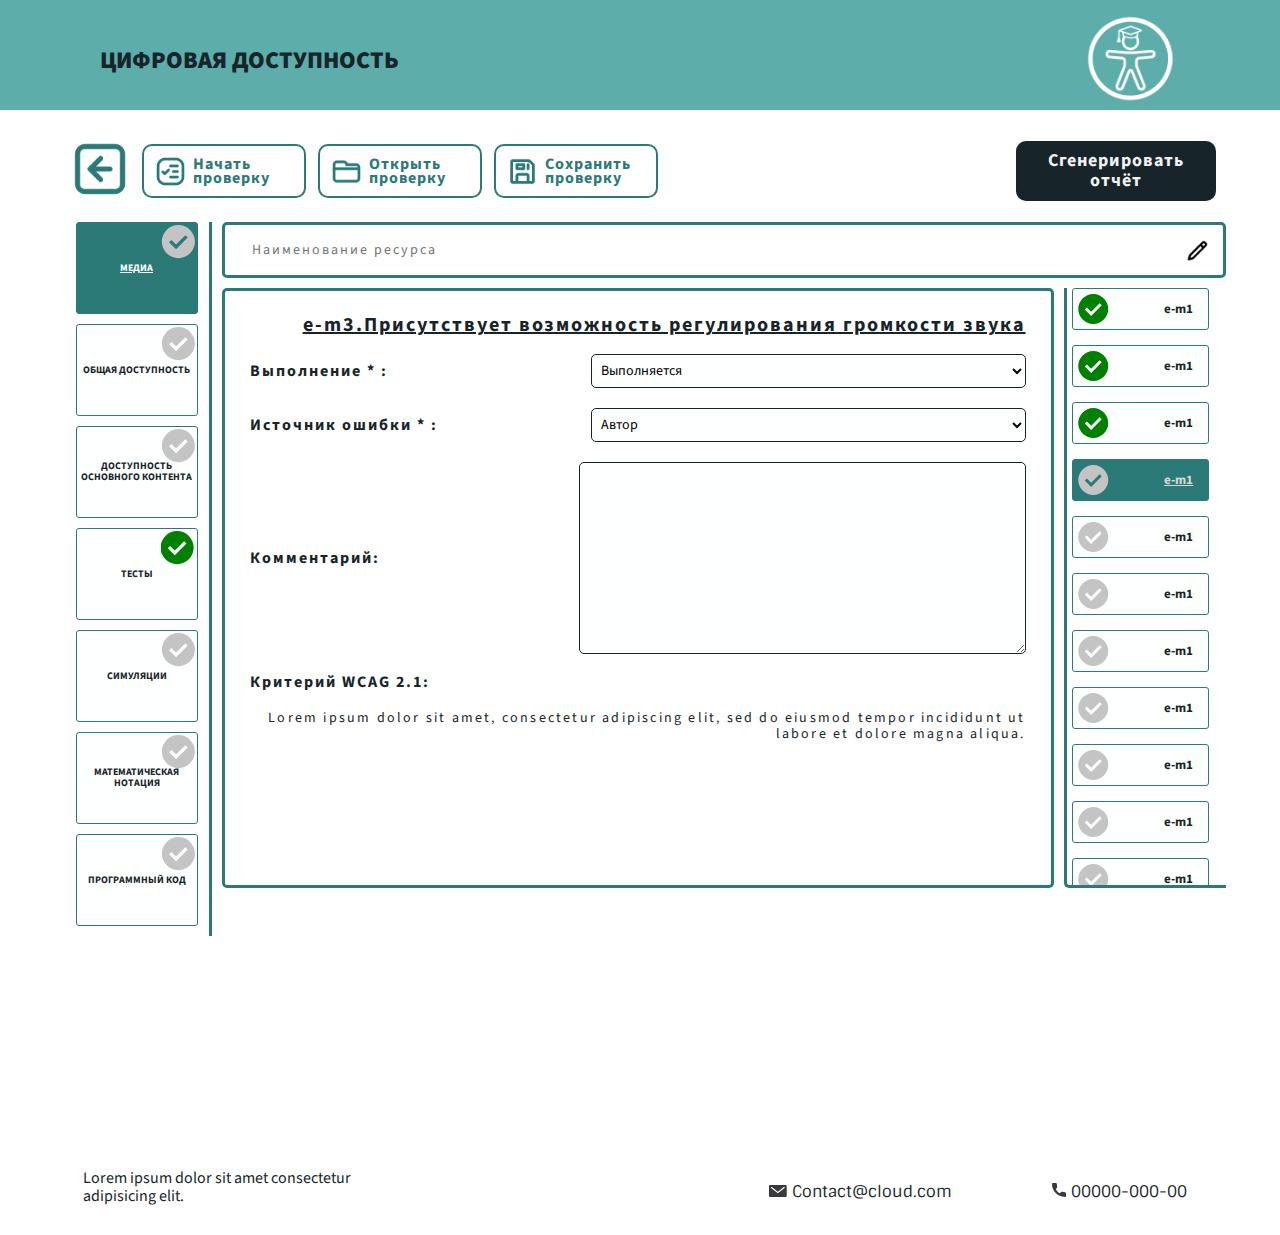
==== commit 83c76b37: "Add files via upload" ====
--- a/check-page.html
+++ b/check-page.html
@@ -22,43 +22,57 @@
     <!-- main -->
     <main class="check-main">
         <div class="check-main__buttons">
-            <button class="check-main__back-btn" onclick="document.location='./index.html'"><img src="./img/Back.png" class="btn-back-img" alt="кнопка назад"></button>
-            <button id="btn-new"><div class="check-main__btn"><img src="./img/Btn-new.png" class="btn-img" alt="начать проверку"><p>Начать проверку</p></div></button>
-            <button id="btn-open"><div class="check-main__btn"><img src="./img/Btn-open.png" class="btn-img" alt="открыть проверку"><p>Открыть проверку</p></div></button>
-            <button id="btn-save"><div class="check-main__btn"><img src="./img/Btn-save.png" class="btn-img" alt="сохранить проверку"><p>Сохранить проверку</p></div></button>
-            <button id="btn-stat"><div class="check-main__btn"><img src="./img/Btn-stat.png" class="btn-img" alt="статистика"><p>Статистика</p></div></button>
-            <button class="check-main__btn-generation" id="btn-generation">Сгенерировать <strong class="impo">отчёт</strong> </button>
-            <button id="btn-info"><div class="check-main__info"><img src="./img/Btn-info.png" class="btn-img" alt="начать проверку"><p>Справка</p></div></button>
+            <div class="check-main__div">
+              <button class="check-main__back-btn" onclick="document.location='./index.html'"><img src="./img/Back.png" class="btn-back-img" alt="кнопка назад"></button>
+              <button id="btn-new"><div class="check-main__btn"><img src="./img/Btn-new.png" class="btn-img" alt="начать проверку"><p>Начать проверку</p></div></button>
+              <button id="btn-open"><div class="check-main__btn"><img src="./img/Btn-open.png" class="btn-img" alt="открыть проверку"><p>Открыть проверку</p></div></button>
+              <button id="btn-save"><div class="check-main__btn"><img src="./img/Btn-save.png" class="btn-img" alt="сохранить проверку"><p>Сохранить проверку</p></div></button>
+            </div>
+            <button class="check-main__btn-generation" id="btn-generation">Сгенерировать отчёт</button>
         </div>
        <div class="check-main__content">
          <!-- Панелька чек-листов -->
         <div class="check-main__check-lists">
-          <!-- Класс "check-list-completed" для заполненного элемента
-              Класс "check-list-active" для активного элемента -->
-          <div class="check-main__check-list check-list-active">Медиа</div>
-          <div class="check-main__check-list">Общая доступность</div>
-          <div class="check-main__check-list">Доступность основного контента</div>
-          <div class="check-main__check-list check-list-completed">Тесты</div>
-          <div class="check-main__check-list">Симуляции</div>
-          <div class="check-main__check-list">математическая нотация</div>
-          <div class="check-main__check-list">программный код</div>          
+          <!--Класс "check-list-active" для активного элемента 
+          SVG меняется на зелёный при условии заполнения критерия-->
+          <div class="check-main__check-list check-list-active"><svg class="check-main__check-list-svg" width="4vh" height="4vh" viewBox="0 -1 29 29" fill="none" xmlns="http://www.w3.org/2000/svg">
+            <path fill-rule="evenodd" clip-rule="evenodd" d="M14 27.3333C12.1556 27.3333 10.4222 26.9831 8.80002 26.2827C7.1778 25.5831 5.76669 24.6333 4.56669 23.4333C3.36669 22.2333 2.41691 20.8222 1.71735 19.2C1.01691 17.5778 0.666687 15.8444 0.666687 14C0.666687 12.1555 1.01691 10.4222 1.71735 8.79999C2.41691 7.17777 3.36669 5.76666 4.56669 4.56666C5.76669 3.36666 7.1778 2.41643 8.80002 1.71599C10.4222 1.01643 12.1556 0.666656 14 0.666656C15.8445 0.666656 17.5778 1.01643 19.2 1.71599C20.8222 2.41643 22.2334 3.36666 23.4334 4.56666C24.6334 5.76666 25.5831 7.17777 26.2827 8.79999C26.9831 10.4222 27.3334 12.1555 27.3334 14C27.3334 15.8444 26.9831 17.5778 26.2827 19.2C25.5831 20.8222 24.6334 22.2333 23.4334 23.4333C22.2334 24.6333 20.8222 25.5831 19.2 26.2827C17.5778 26.9831 15.8445 27.3333 14 27.3333ZM21.5334 10.7333L12.1334 20.1333L6.46669 14.4667L8.33335 12.6L12.1334 16.4L19.6667 8.86666L21.5334 10.7333Z" fill="#C4C4C4"/>
+            </svg>Медиа</div>
+          <div class="check-main__check-list"><svg class="check-main__check-list-svg" width="4vh" height="4vh" viewBox="0 -1 29 29" fill="none" xmlns="http://www.w3.org/2000/svg">
+            <path fill-rule="evenodd" clip-rule="evenodd" d="M14 27.3333C12.1556 27.3333 10.4222 26.9831 8.80002 26.2827C7.1778 25.5831 5.76669 24.6333 4.56669 23.4333C3.36669 22.2333 2.41691 20.8222 1.71735 19.2C1.01691 17.5778 0.666687 15.8444 0.666687 14C0.666687 12.1555 1.01691 10.4222 1.71735 8.79999C2.41691 7.17777 3.36669 5.76666 4.56669 4.56666C5.76669 3.36666 7.1778 2.41643 8.80002 1.71599C10.4222 1.01643 12.1556 0.666656 14 0.666656C15.8445 0.666656 17.5778 1.01643 19.2 1.71599C20.8222 2.41643 22.2334 3.36666 23.4334 4.56666C24.6334 5.76666 25.5831 7.17777 26.2827 8.79999C26.9831 10.4222 27.3334 12.1555 27.3334 14C27.3334 15.8444 26.9831 17.5778 26.2827 19.2C25.5831 20.8222 24.6334 22.2333 23.4334 23.4333C22.2334 24.6333 20.8222 25.5831 19.2 26.2827C17.5778 26.9831 15.8445 27.3333 14 27.3333ZM21.5334 10.7333L12.1334 20.1333L6.46669 14.4667L8.33335 12.6L12.1334 16.4L19.6667 8.86666L21.5334 10.7333Z" fill="#C4C4C4"/>
+            </svg>Общая доступность</div>
+          <div class="check-main__check-list"><svg class="check-main__check-list-svg" width="4vh" height="4vh" viewBox="0 -1 29 29" fill="none" xmlns="http://www.w3.org/2000/svg">
+            <path fill-rule="evenodd" clip-rule="evenodd" d="M14 27.3333C12.1556 27.3333 10.4222 26.9831 8.80002 26.2827C7.1778 25.5831 5.76669 24.6333 4.56669 23.4333C3.36669 22.2333 2.41691 20.8222 1.71735 19.2C1.01691 17.5778 0.666687 15.8444 0.666687 14C0.666687 12.1555 1.01691 10.4222 1.71735 8.79999C2.41691 7.17777 3.36669 5.76666 4.56669 4.56666C5.76669 3.36666 7.1778 2.41643 8.80002 1.71599C10.4222 1.01643 12.1556 0.666656 14 0.666656C15.8445 0.666656 17.5778 1.01643 19.2 1.71599C20.8222 2.41643 22.2334 3.36666 23.4334 4.56666C24.6334 5.76666 25.5831 7.17777 26.2827 8.79999C26.9831 10.4222 27.3334 12.1555 27.3334 14C27.3334 15.8444 26.9831 17.5778 26.2827 19.2C25.5831 20.8222 24.6334 22.2333 23.4334 23.4333C22.2334 24.6333 20.8222 25.5831 19.2 26.2827C17.5778 26.9831 15.8445 27.3333 14 27.3333ZM21.5334 10.7333L12.1334 20.1333L6.46669 14.4667L8.33335 12.6L12.1334 16.4L19.6667 8.86666L21.5334 10.7333Z" fill="#C4C4C4"/>
+            </svg>Доступность основного контента</div>
+          <div class="check-main__check-list"><svg class="check-main__check-list-svg" width="4vh" height="4vh" viewBox="1 -1 29 29" fill="none" xmlns="http://www.w3.org/2000/svg">
+            <path fill-rule="evenodd" clip-rule="evenodd" d="M14 27.3333C12.1556 27.3333 10.4222 26.9831 8.80002 26.2827C7.1778 25.5831 5.76669 24.6333 4.56669 23.4333C3.36669 22.2333 2.41691 20.8222 1.71735 19.2C1.01691 17.5778 0.666687 15.8444 0.666687 14C0.666687 12.1555 1.01691 10.4222 1.71735 8.79999C2.41691 7.17777 3.36669 5.76666 4.56669 4.56666C5.76669 3.36666 7.1778 2.41643 8.80002 1.71599C10.4222 1.01643 12.1556 0.666656 14 0.666656C15.8445 0.666656 17.5778 1.01643 19.2 1.71599C20.8222 2.41643 22.2334 3.36666 23.4334 4.56666C24.6334 5.76666 25.5831 7.17777 26.2827 8.79999C26.9831 10.4222 27.3334 12.1555 27.3334 14C27.3334 15.8444 26.9831 17.5778 26.2827 19.2C25.5831 20.8222 24.6334 22.2333 23.4334 23.4333C22.2334 24.6333 20.8222 25.5831 19.2 26.2827C17.5778 26.9831 15.8445 27.3333 14 27.3333ZM21.5334 10.7333L12.1334 20.1333L6.46669 14.4667L8.33335 12.6L12.1334 16.4L19.6667 8.86666L21.5334 10.7333Z" fill="green"/>
+            </svg>Тесты</div>
+          <div class="check-main__check-list"><svg class="check-main__check-list-svg" width="4vh" height="4vh" viewBox="0 -1 29 29" fill="none" xmlns="http://www.w3.org/2000/svg">
+            <path fill-rule="evenodd" clip-rule="evenodd" d="M14 27.3333C12.1556 27.3333 10.4222 26.9831 8.80002 26.2827C7.1778 25.5831 5.76669 24.6333 4.56669 23.4333C3.36669 22.2333 2.41691 20.8222 1.71735 19.2C1.01691 17.5778 0.666687 15.8444 0.666687 14C0.666687 12.1555 1.01691 10.4222 1.71735 8.79999C2.41691 7.17777 3.36669 5.76666 4.56669 4.56666C5.76669 3.36666 7.1778 2.41643 8.80002 1.71599C10.4222 1.01643 12.1556 0.666656 14 0.666656C15.8445 0.666656 17.5778 1.01643 19.2 1.71599C20.8222 2.41643 22.2334 3.36666 23.4334 4.56666C24.6334 5.76666 25.5831 7.17777 26.2827 8.79999C26.9831 10.4222 27.3334 12.1555 27.3334 14C27.3334 15.8444 26.9831 17.5778 26.2827 19.2C25.5831 20.8222 24.6334 22.2333 23.4334 23.4333C22.2334 24.6333 20.8222 25.5831 19.2 26.2827C17.5778 26.9831 15.8445 27.3333 14 27.3333ZM21.5334 10.7333L12.1334 20.1333L6.46669 14.4667L8.33335 12.6L12.1334 16.4L19.6667 8.86666L21.5334 10.7333Z" fill="#C4C4C4"/>
+            </svg>Симуляции</div>
+          <div class="check-main__check-list"><svg class="check-main__check-list-svg" width="4vh" height="4vh" viewBox="0 -1 29 29" fill="none" xmlns="http://www.w3.org/2000/svg">
+            <path fill-rule="evenodd" clip-rule="evenodd" d="M14 27.3333C12.1556 27.3333 10.4222 26.9831 8.80002 26.2827C7.1778 25.5831 5.76669 24.6333 4.56669 23.4333C3.36669 22.2333 2.41691 20.8222 1.71735 19.2C1.01691 17.5778 0.666687 15.8444 0.666687 14C0.666687 12.1555 1.01691 10.4222 1.71735 8.79999C2.41691 7.17777 3.36669 5.76666 4.56669 4.56666C5.76669 3.36666 7.1778 2.41643 8.80002 1.71599C10.4222 1.01643 12.1556 0.666656 14 0.666656C15.8445 0.666656 17.5778 1.01643 19.2 1.71599C20.8222 2.41643 22.2334 3.36666 23.4334 4.56666C24.6334 5.76666 25.5831 7.17777 26.2827 8.79999C26.9831 10.4222 27.3334 12.1555 27.3334 14C27.3334 15.8444 26.9831 17.5778 26.2827 19.2C25.5831 20.8222 24.6334 22.2333 23.4334 23.4333C22.2334 24.6333 20.8222 25.5831 19.2 26.2827C17.5778 26.9831 15.8445 27.3333 14 27.3333ZM21.5334 10.7333L12.1334 20.1333L6.46669 14.4667L8.33335 12.6L12.1334 16.4L19.6667 8.86666L21.5334 10.7333Z" fill="#C4C4C4"/>
+            </svg>математическая нотация</div>
+          <div class="check-main__check-list"><svg class="check-main__check-list-svg" width="4vh" height="4vh" viewBox="0 -1 29 29" fill="none" xmlns="http://www.w3.org/2000/svg">
+            <path fill-rule="evenodd" clip-rule="evenodd" d="M14 27.3333C12.1556 27.3333 10.4222 26.9831 8.80002 26.2827C7.1778 25.5831 5.76669 24.6333 4.56669 23.4333C3.36669 22.2333 2.41691 20.8222 1.71735 19.2C1.01691 17.5778 0.666687 15.8444 0.666687 14C0.666687 12.1555 1.01691 10.4222 1.71735 8.79999C2.41691 7.17777 3.36669 5.76666 4.56669 4.56666C5.76669 3.36666 7.1778 2.41643 8.80002 1.71599C10.4222 1.01643 12.1556 0.666656 14 0.666656C15.8445 0.666656 17.5778 1.01643 19.2 1.71599C20.8222 2.41643 22.2334 3.36666 23.4334 4.56666C24.6334 5.76666 25.5831 7.17777 26.2827 8.79999C26.9831 10.4222 27.3334 12.1555 27.3334 14C27.3334 15.8444 26.9831 17.5778 26.2827 19.2C25.5831 20.8222 24.6334 22.2333 23.4334 23.4333C22.2334 24.6333 20.8222 25.5831 19.2 26.2827C17.5778 26.9831 15.8445 27.3333 14 27.3333ZM21.5334 10.7333L12.1334 20.1333L6.46669 14.4667L8.33335 12.6L12.1334 16.4L19.6667 8.86666L21.5334 10.7333Z" fill="#C4C4C4"/>
+            </svg>программный код</div>          
         </div>
         <div class="check-main__container">
           <!-- Название чек-листа (изменяется по нажатию на карандаш) -->
           <div class="check-main__named">
-            <input type="text" class="check-main__name-check" placeholder="Название чек-листа">
+            <input type="text" class="check-main__name-check" placeholder="Наименование ресурса">
             <img src="./img/Change-name.png" alt="Изменить название" id="check-name"></input>          
           </div>
           <div class="check-main__check">
             <!-- Главная часть -->
             <div class="check-main__section">
               <div class="check-main__title">e-m3.Присутствует возможность регулирования громкости звука</div>
-              <div class="check-main__per"><p>Выполнение:</p><select id="per" name="per" required="required">
+              <div class="check-main__per"><p>Выполнение * :</p><select id="per" name="per" required="required">
                 <option value="1">Выполняется</option>
                 <option value="2">Не выполняется</option>
                 <option value="3">Не применимо</option>
               </select></div>
-              <div class="check-main__mist"><p>Источник ошибки:</p><select id="mist" name="mist" required="required">
+              <div class="check-main__mist"><p>Источник ошибки * :</p><select id="mist" name="mist" required="required">
                 <option value="1">Автор</option>
                 <option value="2">Платформа</option>
                 <option value="3">Автор и платформа</option>
@@ -71,33 +85,60 @@
               <div class="check-main__wgac">
                  <p class="check-main__title-wgac">Критерий WCAG 2.1:</p>
                  <p>Lorem ipsum dolor sit amet, consectetur adipiscing elit, sed do eiusmod tempor incididunt ut labore et dolore magna aliqua.</p>
-              </div>  
-              <button class="check-main__button">OK</button>       
+              </div>      
           </div>   
           <!-- Панель критериев -->
           <div class="check-main__crits">
-              <!-- Класс "check-crit-completed" для заполненного элемента
-              Класс "check-crit-active" для активного элемента -->
-              <div class="check-main__check-crit check-crit-completed">e-m1</div>
-              <div class="check-main__check-crit check-crit-completed">e-m1</div>
-              <div class="check-main__check-crit check-crit-completed">e-m1</div>
-              <div class="check-main__check-crit check-crit-active">e-m1</div>
-              <div class="check-main__check-crit">e-m1</div>
-              <div class="check-main__check-crit">e-m1</div>
-              <div class="check-main__check-crit">e-m1</div>  
-              <div class="check-main__check-crit">e-m1</div>  
-              <div class="check-main__check-crit">e-m1</div>  
-              <div class="check-main__check-crit">e-m1</div>  
-              <div class="check-main__check-crit">e-m1</div>  
-              <div class="check-main__check-crit">e-m1</div>  
-              <div class="check-main__check-crit">e-m1</div>  
-              <div class="check-main__check-crit">e-m1</div>  
-              <div class="check-main__check-crit">e-m1</div>  
+              <!--Класс "check-crit-active" для активного элемента 
+              SVG меняется на зелёный при условии заполнения критерия-->
+              <div class="check-main__check-crit "><svg class="check-main__check-crit-svg" width="4vh" height="4vh" viewBox="-4 -2 32 32" fill="none" xmlns="http://www.w3.org/2000/svg">
+                <path fill-rule="evenodd" clip-rule="evenodd" d="M14 27.3333C12.1556 27.3333 10.4222 26.9831 8.80002 26.2827C7.1778 25.5831 5.76669 24.6333 4.56669 23.4333C3.36669 22.2333 2.41691 20.8222 1.71735 19.2C1.01691 17.5778 0.666687 15.8444 0.666687 14C0.666687 12.1555 1.01691 10.4222 1.71735 8.79999C2.41691 7.17777 3.36669 5.76666 4.56669 4.56666C5.76669 3.36666 7.1778 2.41643 8.80002 1.71599C10.4222 1.01643 12.1556 0.666656 14 0.666656C15.8445 0.666656 17.5778 1.01643 19.2 1.71599C20.8222 2.41643 22.2334 3.36666 23.4334 4.56666C24.6334 5.76666 25.5831 7.17777 26.2827 8.79999C26.9831 10.4222 27.3334 12.1555 27.3334 14C27.3334 15.8444 26.9831 17.5778 26.2827 19.2C25.5831 20.8222 24.6334 22.2333 23.4334 23.4333C22.2334 24.6333 20.8222 25.5831 19.2 26.2827C17.5778 26.9831 15.8445 27.3333 14 27.3333ZM21.5334 10.7333L12.1334 20.1333L6.46669 14.4667L8.33335 12.6L12.1334 16.4L19.6667 8.86666L21.5334 10.7333Z" fill="green"/>
+                </svg>e-m1</div>
+              <div class="check-main__check-crit "><svg class="check-main__check-crit-svg" width="4vh" height="4vh" viewBox="-4 -2 32 32" fill="none" xmlns="http://www.w3.org/2000/svg">
+                <path fill-rule="evenodd" clip-rule="evenodd" d="M14 27.3333C12.1556 27.3333 10.4222 26.9831 8.80002 26.2827C7.1778 25.5831 5.76669 24.6333 4.56669 23.4333C3.36669 22.2333 2.41691 20.8222 1.71735 19.2C1.01691 17.5778 0.666687 15.8444 0.666687 14C0.666687 12.1555 1.01691 10.4222 1.71735 8.79999C2.41691 7.17777 3.36669 5.76666 4.56669 4.56666C5.76669 3.36666 7.1778 2.41643 8.80002 1.71599C10.4222 1.01643 12.1556 0.666656 14 0.666656C15.8445 0.666656 17.5778 1.01643 19.2 1.71599C20.8222 2.41643 22.2334 3.36666 23.4334 4.56666C24.6334 5.76666 25.5831 7.17777 26.2827 8.79999C26.9831 10.4222 27.3334 12.1555 27.3334 14C27.3334 15.8444 26.9831 17.5778 26.2827 19.2C25.5831 20.8222 24.6334 22.2333 23.4334 23.4333C22.2334 24.6333 20.8222 25.5831 19.2 26.2827C17.5778 26.9831 15.8445 27.3333 14 27.3333ZM21.5334 10.7333L12.1334 20.1333L6.46669 14.4667L8.33335 12.6L12.1334 16.4L19.6667 8.86666L21.5334 10.7333Z" fill="green"/>
+                </svg>e-m1</div>
+              <div class="check-main__check-crit "><svg class="check-main__check-crit-svg" width="4vh" height="4vh" viewBox="-4 -2 32 32" fill="none" xmlns="http://www.w3.org/2000/svg">
+                <path fill-rule="evenodd" clip-rule="evenodd" d="M14 27.3333C12.1556 27.3333 10.4222 26.9831 8.80002 26.2827C7.1778 25.5831 5.76669 24.6333 4.56669 23.4333C3.36669 22.2333 2.41691 20.8222 1.71735 19.2C1.01691 17.5778 0.666687 15.8444 0.666687 14C0.666687 12.1555 1.01691 10.4222 1.71735 8.79999C2.41691 7.17777 3.36669 5.76666 4.56669 4.56666C5.76669 3.36666 7.1778 2.41643 8.80002 1.71599C10.4222 1.01643 12.1556 0.666656 14 0.666656C15.8445 0.666656 17.5778 1.01643 19.2 1.71599C20.8222 2.41643 22.2334 3.36666 23.4334 4.56666C24.6334 5.76666 25.5831 7.17777 26.2827 8.79999C26.9831 10.4222 27.3334 12.1555 27.3334 14C27.3334 15.8444 26.9831 17.5778 26.2827 19.2C25.5831 20.8222 24.6334 22.2333 23.4334 23.4333C22.2334 24.6333 20.8222 25.5831 19.2 26.2827C17.5778 26.9831 15.8445 27.3333 14 27.3333ZM21.5334 10.7333L12.1334 20.1333L6.46669 14.4667L8.33335 12.6L12.1334 16.4L19.6667 8.86666L21.5334 10.7333Z" fill="green"/>
+                </svg>e-m1</div>
+              <div class="check-main__check-crit check-crit-active"><svg class="check-main__check-crit-svg" width="4vh" height="4vh" viewBox="-4 -2 32 32" fill="none" xmlns="http://www.w3.org/2000/svg">
+                <path fill-rule="evenodd" clip-rule="evenodd" d="M14 27.3333C12.1556 27.3333 10.4222 26.9831 8.80002 26.2827C7.1778 25.5831 5.76669 24.6333 4.56669 23.4333C3.36669 22.2333 2.41691 20.8222 1.71735 19.2C1.01691 17.5778 0.666687 15.8444 0.666687 14C0.666687 12.1555 1.01691 10.4222 1.71735 8.79999C2.41691 7.17777 3.36669 5.76666 4.56669 4.56666C5.76669 3.36666 7.1778 2.41643 8.80002 1.71599C10.4222 1.01643 12.1556 0.666656 14 0.666656C15.8445 0.666656 17.5778 1.01643 19.2 1.71599C20.8222 2.41643 22.2334 3.36666 23.4334 4.56666C24.6334 5.76666 25.5831 7.17777 26.2827 8.79999C26.9831 10.4222 27.3334 12.1555 27.3334 14C27.3334 15.8444 26.9831 17.5778 26.2827 19.2C25.5831 20.8222 24.6334 22.2333 23.4334 23.4333C22.2334 24.6333 20.8222 25.5831 19.2 26.2827C17.5778 26.9831 15.8445 27.3333 14 27.3333ZM21.5334 10.7333L12.1334 20.1333L6.46669 14.4667L8.33335 12.6L12.1334 16.4L19.6667 8.86666L21.5334 10.7333Z" fill="#C4C4C4"/>
+                </svg>e-m1</div>
+              <div class="check-main__check-crit"><svg class="check-main__check-crit-svg" width="4vh" height="4vh" viewBox="-4 -2 32 32" fill="none" xmlns="http://www.w3.org/2000/svg">
+                <path fill-rule="evenodd" clip-rule="evenodd" d="M14 27.3333C12.1556 27.3333 10.4222 26.9831 8.80002 26.2827C7.1778 25.5831 5.76669 24.6333 4.56669 23.4333C3.36669 22.2333 2.41691 20.8222 1.71735 19.2C1.01691 17.5778 0.666687 15.8444 0.666687 14C0.666687 12.1555 1.01691 10.4222 1.71735 8.79999C2.41691 7.17777 3.36669 5.76666 4.56669 4.56666C5.76669 3.36666 7.1778 2.41643 8.80002 1.71599C10.4222 1.01643 12.1556 0.666656 14 0.666656C15.8445 0.666656 17.5778 1.01643 19.2 1.71599C20.8222 2.41643 22.2334 3.36666 23.4334 4.56666C24.6334 5.76666 25.5831 7.17777 26.2827 8.79999C26.9831 10.4222 27.3334 12.1555 27.3334 14C27.3334 15.8444 26.9831 17.5778 26.2827 19.2C25.5831 20.8222 24.6334 22.2333 23.4334 23.4333C22.2334 24.6333 20.8222 25.5831 19.2 26.2827C17.5778 26.9831 15.8445 27.3333 14 27.3333ZM21.5334 10.7333L12.1334 20.1333L6.46669 14.4667L8.33335 12.6L12.1334 16.4L19.6667 8.86666L21.5334 10.7333Z" fill="#C4C4C4"/>
+                </svg>e-m1</div>
+              <div class="check-main__check-crit"><svg class="check-main__check-crit-svg" width="4vh" height="4vh" viewBox="-4 -2 32 32" fill="none" xmlns="http://www.w3.org/2000/svg">
+                <path fill-rule="evenodd" clip-rule="evenodd" d="M14 27.3333C12.1556 27.3333 10.4222 26.9831 8.80002 26.2827C7.1778 25.5831 5.76669 24.6333 4.56669 23.4333C3.36669 22.2333 2.41691 20.8222 1.71735 19.2C1.01691 17.5778 0.666687 15.8444 0.666687 14C0.666687 12.1555 1.01691 10.4222 1.71735 8.79999C2.41691 7.17777 3.36669 5.76666 4.56669 4.56666C5.76669 3.36666 7.1778 2.41643 8.80002 1.71599C10.4222 1.01643 12.1556 0.666656 14 0.666656C15.8445 0.666656 17.5778 1.01643 19.2 1.71599C20.8222 2.41643 22.2334 3.36666 23.4334 4.56666C24.6334 5.76666 25.5831 7.17777 26.2827 8.79999C26.9831 10.4222 27.3334 12.1555 27.3334 14C27.3334 15.8444 26.9831 17.5778 26.2827 19.2C25.5831 20.8222 24.6334 22.2333 23.4334 23.4333C22.2334 24.6333 20.8222 25.5831 19.2 26.2827C17.5778 26.9831 15.8445 27.3333 14 27.3333ZM21.5334 10.7333L12.1334 20.1333L6.46669 14.4667L8.33335 12.6L12.1334 16.4L19.6667 8.86666L21.5334 10.7333Z" fill="#C4C4C4"/>
+                </svg>e-m1</div>
+              <div class="check-main__check-crit"><svg class="check-main__check-crit-svg" width="4vh" height="4vh" viewBox="-4 -2 32 32" fill="none" xmlns="http://www.w3.org/2000/svg">
+                <path fill-rule="evenodd" clip-rule="evenodd" d="M14 27.3333C12.1556 27.3333 10.4222 26.9831 8.80002 26.2827C7.1778 25.5831 5.76669 24.6333 4.56669 23.4333C3.36669 22.2333 2.41691 20.8222 1.71735 19.2C1.01691 17.5778 0.666687 15.8444 0.666687 14C0.666687 12.1555 1.01691 10.4222 1.71735 8.79999C2.41691 7.17777 3.36669 5.76666 4.56669 4.56666C5.76669 3.36666 7.1778 2.41643 8.80002 1.71599C10.4222 1.01643 12.1556 0.666656 14 0.666656C15.8445 0.666656 17.5778 1.01643 19.2 1.71599C20.8222 2.41643 22.2334 3.36666 23.4334 4.56666C24.6334 5.76666 25.5831 7.17777 26.2827 8.79999C26.9831 10.4222 27.3334 12.1555 27.3334 14C27.3334 15.8444 26.9831 17.5778 26.2827 19.2C25.5831 20.8222 24.6334 22.2333 23.4334 23.4333C22.2334 24.6333 20.8222 25.5831 19.2 26.2827C17.5778 26.9831 15.8445 27.3333 14 27.3333ZM21.5334 10.7333L12.1334 20.1333L6.46669 14.4667L8.33335 12.6L12.1334 16.4L19.6667 8.86666L21.5334 10.7333Z" fill="#C4C4C4"/>
+                </svg>e-m1</div>  
+              <div class="check-main__check-crit"><svg class="check-main__check-crit-svg" width="4vh" height="4vh" viewBox="-4 -2 32 32" fill="none" xmlns="http://www.w3.org/2000/svg">
+                <path fill-rule="evenodd" clip-rule="evenodd" d="M14 27.3333C12.1556 27.3333 10.4222 26.9831 8.80002 26.2827C7.1778 25.5831 5.76669 24.6333 4.56669 23.4333C3.36669 22.2333 2.41691 20.8222 1.71735 19.2C1.01691 17.5778 0.666687 15.8444 0.666687 14C0.666687 12.1555 1.01691 10.4222 1.71735 8.79999C2.41691 7.17777 3.36669 5.76666 4.56669 4.56666C5.76669 3.36666 7.1778 2.41643 8.80002 1.71599C10.4222 1.01643 12.1556 0.666656 14 0.666656C15.8445 0.666656 17.5778 1.01643 19.2 1.71599C20.8222 2.41643 22.2334 3.36666 23.4334 4.56666C24.6334 5.76666 25.5831 7.17777 26.2827 8.79999C26.9831 10.4222 27.3334 12.1555 27.3334 14C27.3334 15.8444 26.9831 17.5778 26.2827 19.2C25.5831 20.8222 24.6334 22.2333 23.4334 23.4333C22.2334 24.6333 20.8222 25.5831 19.2 26.2827C17.5778 26.9831 15.8445 27.3333 14 27.3333ZM21.5334 10.7333L12.1334 20.1333L6.46669 14.4667L8.33335 12.6L12.1334 16.4L19.6667 8.86666L21.5334 10.7333Z" fill="#C4C4C4"/>
+                </svg>e-m1</div>  
+              <div class="check-main__check-crit"><svg class="check-main__check-crit-svg" width="4vh" height="4vh" viewBox="-4 -2 32 32" fill="none" xmlns="http://www.w3.org/2000/svg">
+                <path fill-rule="evenodd" clip-rule="evenodd" d="M14 27.3333C12.1556 27.3333 10.4222 26.9831 8.80002 26.2827C7.1778 25.5831 5.76669 24.6333 4.56669 23.4333C3.36669 22.2333 2.41691 20.8222 1.71735 19.2C1.01691 17.5778 0.666687 15.8444 0.666687 14C0.666687 12.1555 1.01691 10.4222 1.71735 8.79999C2.41691 7.17777 3.36669 5.76666 4.56669 4.56666C5.76669 3.36666 7.1778 2.41643 8.80002 1.71599C10.4222 1.01643 12.1556 0.666656 14 0.666656C15.8445 0.666656 17.5778 1.01643 19.2 1.71599C20.8222 2.41643 22.2334 3.36666 23.4334 4.56666C24.6334 5.76666 25.5831 7.17777 26.2827 8.79999C26.9831 10.4222 27.3334 12.1555 27.3334 14C27.3334 15.8444 26.9831 17.5778 26.2827 19.2C25.5831 20.8222 24.6334 22.2333 23.4334 23.4333C22.2334 24.6333 20.8222 25.5831 19.2 26.2827C17.5778 26.9831 15.8445 27.3333 14 27.3333ZM21.5334 10.7333L12.1334 20.1333L6.46669 14.4667L8.33335 12.6L12.1334 16.4L19.6667 8.86666L21.5334 10.7333Z" fill="#C4C4C4"/>
+                </svg>e-m1</div>  
+              <div class="check-main__check-crit"><svg class="check-main__check-crit-svg" width="4vh" height="4vh" viewBox="-4 -2 32 32" fill="none" xmlns="http://www.w3.org/2000/svg">
+                <path fill-rule="evenodd" clip-rule="evenodd" d="M14 27.3333C12.1556 27.3333 10.4222 26.9831 8.80002 26.2827C7.1778 25.5831 5.76669 24.6333 4.56669 23.4333C3.36669 22.2333 2.41691 20.8222 1.71735 19.2C1.01691 17.5778 0.666687 15.8444 0.666687 14C0.666687 12.1555 1.01691 10.4222 1.71735 8.79999C2.41691 7.17777 3.36669 5.76666 4.56669 4.56666C5.76669 3.36666 7.1778 2.41643 8.80002 1.71599C10.4222 1.01643 12.1556 0.666656 14 0.666656C15.8445 0.666656 17.5778 1.01643 19.2 1.71599C20.8222 2.41643 22.2334 3.36666 23.4334 4.56666C24.6334 5.76666 25.5831 7.17777 26.2827 8.79999C26.9831 10.4222 27.3334 12.1555 27.3334 14C27.3334 15.8444 26.9831 17.5778 26.2827 19.2C25.5831 20.8222 24.6334 22.2333 23.4334 23.4333C22.2334 24.6333 20.8222 25.5831 19.2 26.2827C17.5778 26.9831 15.8445 27.3333 14 27.3333ZM21.5334 10.7333L12.1334 20.1333L6.46669 14.4667L8.33335 12.6L12.1334 16.4L19.6667 8.86666L21.5334 10.7333Z" fill="#C4C4C4"/>
+                </svg>e-m1</div>  
+              <div class="check-main__check-crit"><svg class="check-main__check-crit-svg" width="4vh" height="4vh" viewBox="-4 -2 32 32" fill="none" xmlns="http://www.w3.org/2000/svg">
+                <path fill-rule="evenodd" clip-rule="evenodd" d="M14 27.3333C12.1556 27.3333 10.4222 26.9831 8.80002 26.2827C7.1778 25.5831 5.76669 24.6333 4.56669 23.4333C3.36669 22.2333 2.41691 20.8222 1.71735 19.2C1.01691 17.5778 0.666687 15.8444 0.666687 14C0.666687 12.1555 1.01691 10.4222 1.71735 8.79999C2.41691 7.17777 3.36669 5.76666 4.56669 4.56666C5.76669 3.36666 7.1778 2.41643 8.80002 1.71599C10.4222 1.01643 12.1556 0.666656 14 0.666656C15.8445 0.666656 17.5778 1.01643 19.2 1.71599C20.8222 2.41643 22.2334 3.36666 23.4334 4.56666C24.6334 5.76666 25.5831 7.17777 26.2827 8.79999C26.9831 10.4222 27.3334 12.1555 27.3334 14C27.3334 15.8444 26.9831 17.5778 26.2827 19.2C25.5831 20.8222 24.6334 22.2333 23.4334 23.4333C22.2334 24.6333 20.8222 25.5831 19.2 26.2827C17.5778 26.9831 15.8445 27.3333 14 27.3333ZM21.5334 10.7333L12.1334 20.1333L6.46669 14.4667L8.33335 12.6L12.1334 16.4L19.6667 8.86666L21.5334 10.7333Z" fill="#C4C4C4"/>
+                </svg>e-m1</div>  
+              <div class="check-main__check-crit"><svg class="check-main__check-crit-svg" width="4vh" height="4vh" viewBox="-4 -2 32 32" fill="none" xmlns="http://www.w3.org/2000/svg">
+                <path fill-rule="evenodd" clip-rule="evenodd" d="M14 27.3333C12.1556 27.3333 10.4222 26.9831 8.80002 26.2827C7.1778 25.5831 5.76669 24.6333 4.56669 23.4333C3.36669 22.2333 2.41691 20.8222 1.71735 19.2C1.01691 17.5778 0.666687 15.8444 0.666687 14C0.666687 12.1555 1.01691 10.4222 1.71735 8.79999C2.41691 7.17777 3.36669 5.76666 4.56669 4.56666C5.76669 3.36666 7.1778 2.41643 8.80002 1.71599C10.4222 1.01643 12.1556 0.666656 14 0.666656C15.8445 0.666656 17.5778 1.01643 19.2 1.71599C20.8222 2.41643 22.2334 3.36666 23.4334 4.56666C24.6334 5.76666 25.5831 7.17777 26.2827 8.79999C26.9831 10.4222 27.3334 12.1555 27.3334 14C27.3334 15.8444 26.9831 17.5778 26.2827 19.2C25.5831 20.8222 24.6334 22.2333 23.4334 23.4333C22.2334 24.6333 20.8222 25.5831 19.2 26.2827C17.5778 26.9831 15.8445 27.3333 14 27.3333ZM21.5334 10.7333L12.1334 20.1333L6.46669 14.4667L8.33335 12.6L12.1334 16.4L19.6667 8.86666L21.5334 10.7333Z" fill="#C4C4C4"/>
+                </svg>e-m1</div>  
+              <div class="check-main__check-crit"><svg class="check-main__check-crit-svg" width="4vh" height="4vh" viewBox="-4 -2 32 32" fill="none" xmlns="http://www.w3.org/2000/svg">
+                <path fill-rule="evenodd" clip-rule="evenodd" d="M14 27.3333C12.1556 27.3333 10.4222 26.9831 8.80002 26.2827C7.1778 25.5831 5.76669 24.6333 4.56669 23.4333C3.36669 22.2333 2.41691 20.8222 1.71735 19.2C1.01691 17.5778 0.666687 15.8444 0.666687 14C0.666687 12.1555 1.01691 10.4222 1.71735 8.79999C2.41691 7.17777 3.36669 5.76666 4.56669 4.56666C5.76669 3.36666 7.1778 2.41643 8.80002 1.71599C10.4222 1.01643 12.1556 0.666656 14 0.666656C15.8445 0.666656 17.5778 1.01643 19.2 1.71599C20.8222 2.41643 22.2334 3.36666 23.4334 4.56666C24.6334 5.76666 25.5831 7.17777 26.2827 8.79999C26.9831 10.4222 27.3334 12.1555 27.3334 14C27.3334 15.8444 26.9831 17.5778 26.2827 19.2C25.5831 20.8222 24.6334 22.2333 23.4334 23.4333C22.2334 24.6333 20.8222 25.5831 19.2 26.2827C17.5778 26.9831 15.8445 27.3333 14 27.3333ZM21.5334 10.7333L12.1334 20.1333L6.46669 14.4667L8.33335 12.6L12.1334 16.4L19.6667 8.86666L21.5334 10.7333Z" fill="#C4C4C4"/>
+                </svg>e-m1</div>  
+              <div class="check-main__check-crit"><svg class="check-main__check-crit-svg" width="4vh" height="4vh" viewBox="-4 -2 32 32" fill="none" xmlns="http://www.w3.org/2000/svg">
+                <path fill-rule="evenodd" clip-rule="evenodd" d="M14 27.3333C12.1556 27.3333 10.4222 26.9831 8.80002 26.2827C7.1778 25.5831 5.76669 24.6333 4.56669 23.4333C3.36669 22.2333 2.41691 20.8222 1.71735 19.2C1.01691 17.5778 0.666687 15.8444 0.666687 14C0.666687 12.1555 1.01691 10.4222 1.71735 8.79999C2.41691 7.17777 3.36669 5.76666 4.56669 4.56666C5.76669 3.36666 7.1778 2.41643 8.80002 1.71599C10.4222 1.01643 12.1556 0.666656 14 0.666656C15.8445 0.666656 17.5778 1.01643 19.2 1.71599C20.8222 2.41643 22.2334 3.36666 23.4334 4.56666C24.6334 5.76666 25.5831 7.17777 26.2827 8.79999C26.9831 10.4222 27.3334 12.1555 27.3334 14C27.3334 15.8444 26.9831 17.5778 26.2827 19.2C25.5831 20.8222 24.6334 22.2333 23.4334 23.4333C22.2334 24.6333 20.8222 25.5831 19.2 26.2827C17.5778 26.9831 15.8445 27.3333 14 27.3333ZM21.5334 10.7333L12.1334 20.1333L6.46669 14.4667L8.33335 12.6L12.1334 16.4L19.6667 8.86666L21.5334 10.7333Z" fill="#C4C4C4"/>
+                </svg>e-m1</div>  
+              <div class="check-main__check-crit"><svg class="check-main__check-crit-svg" width="4vh" height="4vh" viewBox="-4 -2 32 32" fill="none" xmlns="http://www.w3.org/2000/svg">
+                <path fill-rule="evenodd" clip-rule="evenodd" d="M14 27.3333C12.1556 27.3333 10.4222 26.9831 8.80002 26.2827C7.1778 25.5831 5.76669 24.6333 4.56669 23.4333C3.36669 22.2333 2.41691 20.8222 1.71735 19.2C1.01691 17.5778 0.666687 15.8444 0.666687 14C0.666687 12.1555 1.01691 10.4222 1.71735 8.79999C2.41691 7.17777 3.36669 5.76666 4.56669 4.56666C5.76669 3.36666 7.1778 2.41643 8.80002 1.71599C10.4222 1.01643 12.1556 0.666656 14 0.666656C15.8445 0.666656 17.5778 1.01643 19.2 1.71599C20.8222 2.41643 22.2334 3.36666 23.4334 4.56666C24.6334 5.76666 25.5831 7.17777 26.2827 8.79999C26.9831 10.4222 27.3334 12.1555 27.3334 14C27.3334 15.8444 26.9831 17.5778 26.2827 19.2C25.5831 20.8222 24.6334 22.2333 23.4334 23.4333C22.2334 24.6333 20.8222 25.5831 19.2 26.2827C17.5778 26.9831 15.8445 27.3333 14 27.3333ZM21.5334 10.7333L12.1334 20.1333L6.46669 14.4667L8.33335 12.6L12.1334 16.4L19.6667 8.86666L21.5334 10.7333Z" fill="#C4C4C4"/>
+                </svg>e-m1</div>  
           </div>
         </div>          
-        </div>        
-        <div class="check-main__info-page">Lorem ipsum dolor sit amet, consectetuer adipiscing elit. Aenean commodo ligula eget dolor. </div>
-        </div>                  
+        </div>                         
     </main>
     <!-- /main -->
     <!-- footer -->
@@ -118,9 +159,9 @@
         <!-- Модальное окно -->
         <div class="check-popup-fade hidden">
           <div class="check-popup-fade__popup">
-            <button class="check-popup-fade__popup-close"><svg width="35" height="35" viewBox="0 0 43 46" fill="none" xmlns="http://www.w3.org/2000/svg">
-              <line x1="1.93934" y1="41.9393" x2="41.9393" y2="1.93934" stroke="black" stroke-width="3"/>
-              <line x1="41.9393" y1="44.0607" x2="1.93934" y2="4.06066" stroke="black" stroke-width="3"/>
+            <button class="check-popup-fade__popup-close"><svg width="20" height="20" viewBox="0 0 43 46" fill="none" xmlns="http://www.w3.org/2000/svg">
+              <line x1="1.93934" y1="41.9393" x2="41.9393" y2="1.93934" stroke="black" stroke-width="5"/>
+              <line x1="41.9393" y1="44.0607" x2="1.93934" y2="4.06066" stroke="black" stroke-width="5"/>
               </svg>          
               </button>
               <div class="check-popup-fade__title">Выберите поля для отчёта</div>
@@ -179,19 +220,6 @@
                   <input type="checkbox" id="cb-conclus" name="conclus">
                 </div>
               </div>
-              <div class="check-popup-fade__params">
-                <div class="check-popup-fade__param">  
-                  <p class="check-popup-fade__param-title">Параметры статистики</p>                
-                  <div class="param-container">
-                    <div class="cb-container"><input type="checkbox" id="cb-mid" name="mid">
-                      <label for="mid">Средние</label></div>
-                    <div class="cb-container"><input type="checkbox" id="cb-graf" name="graf">
-                      <label for="graf">Графики</label></div>
-                    <div class="cb-container"><input type="checkbox" id="cb-dist" name="dist">
-                      <label for="dist">Распределения</label></div>
-                  </div>
-                </div>
-              </div>
               <button class="check-popup-fade__ok">OK</button>        
           </div>	
         </div>   
--- a/css/style.css
+++ b/css/style.css
@@ -1,5 +1,4 @@
 @import url("https://fonts.googleapis.com/css2?family=Inter&family=Righteous&family=Sintony:wght@400;700&family=Source+Sans+Pro:wght@400;700;900&display=swap");
-@import url("./light-mode.scss");
 #main-page {
   background: url(../img/BG.png) no-repeat top;
 }
@@ -16,36 +15,26 @@
   padding-right: 100px;
   padding-left: 100px;
   padding-top: 10px;
-  display: -webkit-box;
-  display: -ms-flexbox;
-  display: flex;
-  -webkit-box-pack: justify;
-      -ms-flex-pack: justify;
-          justify-content: space-between;
-  -webkit-box-align: center;
-      -ms-flex-align: center;
-          align-items: center;
+  display: flex;
+  justify-content: space-between;
+  align-items: center;
   max-width: 100%;
 }
-
 @media (max-width: 1170px) {
   .header {
     padding-right: calc(20px + 80 * ((100vw - 320px) / 850));
   }
 }
-
 @media (max-width: 1170px) {
   .header {
     padding-left: calc(20px + 80 * ((100vw - 320px) / 850));
   }
 }
-
 @media (max-width: 1170px) {
   .header {
     padding-top: calc(5px + 5 * ((100vw - 320px) / 850));
   }
 }
-
 .header__logo {
   font-size: 24px;
   font-style: normal;
@@ -54,13 +43,11 @@
   text-transform: uppercase;
   color: #17252a;
 }
-
 @media (max-width: 1170px) {
   .header__logo {
     font-size: calc(8px + 16 * ((100vw - 320px) / 850));
   }
 }
-
 .header__accessibility {
   width: 100px;
   height: 100px;
@@ -68,32 +55,26 @@
   border: none;
   background: transparent;
 }
-
 @media (max-width: 1170px) {
   .header__accessibility {
     width: calc(40px + 60 * ((100vw - 320px) / 850));
   }
 }
-
 @media (max-width: 1170px) {
   .header__accessibility {
     height: calc(40px + 60 * ((100vw - 320px) / 850));
   }
 }
-
 .header__accessibility-img {
-  -webkit-filter: hue-rotate(120deg) brightness(10);
-          filter: hue-rotate(120deg) brightness(10);
+  filter: hue-rotate(120deg) brightness(10);
   width: 90px;
   height: 90px;
 }
-
 @media (max-width: 1170px) {
   .header__accessibility-img {
     width: calc(30px + 60 * ((100vw - 320px) / 850));
   }
 }
-
 @media (max-width: 1170px) {
   .header__accessibility-img {
     height: calc(30px + 60 * ((100vw - 320px) / 850));
@@ -105,37 +86,26 @@
   margin-left: 165px;
   margin-right: 165px;
   font-family: "Source Sans Pro", sans-serif;
-  display: -webkit-box;
-  display: -ms-flexbox;
-  display: flex;
-  -webkit-box-orient: vertical;
-  -webkit-box-direction: normal;
-      -ms-flex-direction: column;
-          flex-direction: column;
-  -webkit-box-align: center;
-      -ms-flex-align: center;
-          align-items: center;
+  display: flex;
+  flex-direction: column;
+  align-items: center;
   margin: auto;
 }
-
 @media (max-width: 1170px) {
   .main {
     max-width: calc(300px + 808 * ((100vw - 320px) / 850));
   }
 }
-
 @media (max-width: 1170px) {
   .main {
     margin-left: calc(20px + 145 * ((100vw - 320px) / 850));
   }
 }
-
 @media (max-width: 1170px) {
   .main {
     margin-right: calc(20px + 145 * ((100vw - 320px) / 850));
   }
 }
-
 .main__title {
   font-size: 58px;
   margin-top: 50px;
@@ -144,23 +114,19 @@
   text-align: center;
   color: #feffff;
 }
-
 @media (max-width: 1170px) {
   .main__title {
     font-size: calc(20px + 38 * ((100vw - 320px) / 850));
   }
 }
-
 @media (max-width: 1170px) {
   .main__title {
     margin-top: calc(10px + 40 * ((100vw - 320px) / 850));
   }
 }
-
 .main .colorize {
   color: #17252a;
 }
-
 .main__button-new, .main__button-cont {
   width: 300px;
   height: 100px;
@@ -170,268 +136,117 @@
   font-size: 20px;
   line-height: 24px;
   text-align: center;
-  letter-spacing: 4.2px;
+  letter-spacing: 2px;
   text-transform: uppercase;
   background-color: #17252a;
   color: #feffff;
 }
-
 @media (max-width: 1170px) {
   .main__button-new, .main__button-cont {
     width: calc(200px + 100 * ((100vw - 320px) / 850));
   }
 }
-
 @media (max-width: 1170px) {
   .main__button-new, .main__button-cont {
     height: calc(50px + 50 * ((100vw - 320px) / 850));
   }
 }
-
 @media (max-width: 1170px) {
   .main__button-new, .main__button-cont {
     font-size: calc(11px + 9 * ((100vw - 320px) / 850));
   }
 }
-
 .main__button-new {
-  margin-bottom: 70px;
-}
-
-@media (max-width: 1170px) {
-  .main__button-new {
-    margin-bottom: calc(20px + 50 * ((100vw - 320px) / 850));
-  }
-}
-
+  margin-right: calc(36px + 100 * ((100vw - 320px) / 1600));
+}
 .main__cards {
   margin-top: 80px;
   margin-left: 163px;
   margin-right: 163px;
   max-width: 94vw;
-  display: -webkit-box;
-  display: -ms-flexbox;
-  display: flex;
-  -webkit-box-pack: justify;
-      -ms-flex-pack: justify;
-          justify-content: space-between;
-}
-
+  display: flex;
+  justify-content: space-between;
+}
 @media (max-width: 1170px) {
   .main__cards {
     margin-top: calc(20px + 60 * ((100vw - 320px) / 850));
   }
 }
-
 @media (max-width: 1170px) {
   .main__cards {
     margin-left: calc(60px + 103 * ((100vw - 320px) / 850));
   }
 }
-
 @media (max-width: 1170px) {
   .main__cards {
     margin-right: calc(60px + 103 * ((100vw - 320px) / 850));
   }
 }
 
-.main__card:not(:last-child) {
-  margin-right: 50px;
-}
-
-@media (max-width: 1170px) {
-  .main__card:not(:last-child) {
-    margin-right: calc(10px + 40 * ((100vw - 320px) / 850));
-  }
-}
-
-.main__card {
-  width: 400px;
-  height: 390px;
-  padding: calc(15px + 35 * ((100vw - 320px) / 1600));
-  border-radius: 30px;
-  display: -webkit-box;
-  display: -ms-flexbox;
-  display: flex;
-  -webkit-box-orient: vertical;
-  -webkit-box-direction: normal;
-      -ms-flex-direction: column;
-          flex-direction: column;
-  -webkit-box-align: center;
-      -ms-flex-align: center;
-          align-items: center;
-  background-color: #feffff;
-  -webkit-box-shadow: 4px 4px 12px rgba(0, 0, 0, 0.5);
-          box-shadow: 4px 4px 12px rgba(0, 0, 0, 0.5);
-}
-
-@media (max-width: 1170px) {
-  .main__card {
-    width: calc(55px + 345 * ((100vw - 320px) / 850));
-  }
-}
-
-@media (max-width: 1170px) {
-  .main__card {
-    height: calc(190px + 200 * ((100vw - 320px) / 850));
-  }
-}
-
-.main__card-text {
-  font-size: 18px;
-  padding-top: 47px;
-  padding-bottom: 27px;
-  padding-right: 30px;
-  padding-left: 30px;
-  text-align: center;
-  font-family: "Sintony", sans-serif;
-  color: #17252a;
-}
-
-@media (max-width: 1170px) {
-  .main__card-text {
-    font-size: calc(12px + 6 * ((100vw - 320px) / 850));
-  }
-}
-
-@media (max-width: 1170px) {
-  .main__card-text {
-    padding-top: calc(20px + 27 * ((100vw - 320px) / 850));
-  }
-}
-
-@media (max-width: 1170px) {
-  .main__card-text {
-    padding-bottom: calc(9px + 18 * ((100vw - 320px) / 850));
-  }
-}
-
-@media (max-width: 1170px) {
-  .main__card-text {
-    padding-right: calc(10px + 20 * ((100vw - 320px) / 850));
-  }
-}
-
-@media (max-width: 1170px) {
-  .main__card-text {
-    padding-left: calc(10px + 20 * ((100vw - 320px) / 850));
-  }
-}
-
-.main__card-name {
-  padding: 100px;
-  margin-top: 35px;
-  font-size: 18px;
-  text-align: center;
-  border-radius: 20px;
-  font-family: "Sintony", sans-serif;
-  color: #6d7783;
-  background-color: #d8d8d8;
-}
-
-@media (max-width: 1170px) {
-  .main__card-name {
-    padding: calc(50px + 50 * ((100vw - 320px) / 850));
-  }
-}
-
-@media (max-width: 1170px) {
-  .main__card-name {
-    margin-top: calc(10px + 25 * ((100vw - 320px) / 850));
-  }
-}
-
-@media (max-width: 1170px) {
-  .main__card-name {
-    font-size: calc(12px + 6 * ((100vw - 320px) / 850));
-  }
-}
-
 .footer {
   width: 1114px;
-  height: 329px;
-  display: -webkit-box;
-  display: -ms-flexbox;
-  display: flex;
-  -webkit-box-align: center;
-      -ms-flex-align: center;
-          align-items: center;
-  -webkit-box-pack: justify;
-      -ms-flex-pack: justify;
-          justify-content: space-between;
+  height: 269px;
+  padding-bottom: 30px;
+  display: flex;
+  align-items: end;
+  justify-content: space-between;
   margin: auto;
 }
-
 @media (max-width: 1170px) {
   .footer {
     width: calc(280px + 834 * ((100vw - 320px) / 850));
   }
 }
-
 @media (max-width: 1170px) {
   .footer {
-    height: calc(100px + 229 * ((100vw - 320px) / 850));
-  }
-}
-
+    height: calc(80px + 189 * ((100vw - 320px) / 850));
+  }
+}
 .footer__text {
   width: 308px;
-  font-size: 18px;
+  font-size: 16px;
   color: #17252a;
 }
-
 @media (max-width: 1170px) {
   .footer__text {
     width: calc(300px + 8 * ((100vw - 320px) / 850));
   }
 }
-
 @media (max-width: 1170px) {
   .footer__text {
-    font-size: calc(10px + 8 * ((100vw - 320px) / 850));
-  }
-}
-
+    font-size: calc(6px + 10 * ((100vw - 320px) / 850));
+  }
+}
 .footer__contacts {
   margin-left: 35px;
-  font-size: 18px;
-  display: -webkit-box;
-  display: -ms-flexbox;
-  display: flex;
-  -webkit-box-pack: end;
-      -ms-flex-pack: end;
-          justify-content: flex-end;
+  font-size: 16px;
+  display: flex;
+  justify-content: flex-end;
   font-family: "Sintony", sans-serif;
   line-height: 27px;
   color: #17252a;
 }
-
 @media (max-width: 1170px) {
   .footer__contacts {
     margin-left: calc(15px + 20 * ((100vw - 320px) / 850));
   }
 }
-
 @media (max-width: 1170px) {
   .footer__contacts {
-    font-size: calc(8px + 10 * ((100vw - 320px) / 850));
-  }
-}
-
+    font-size: calc(6px + 10 * ((100vw - 320px) / 850));
+  }
+}
 .footer__email {
   margin-right: 100px;
 }
-
 @media (max-width: 1170px) {
   .footer__email {
     margin-right: calc(13px + 87 * ((100vw - 320px) / 850));
   }
 }
-
 .footer__telephone {
   margin-right: 10px;
 }
-
 @media (max-width: 1170px) {
   .footer__telephone {
     margin-right: calc(3px + 7 * ((100vw - 320px) / 850));
@@ -460,21 +275,14 @@
   border-radius: 10px;
   z-index: 9;
   opacity: 1;
-  display: -webkit-box;
-  display: -ms-flexbox;
-  display: flex;
-  -webkit-box-orient: vertical;
-  -webkit-box-direction: normal;
-      -ms-flex-direction: column;
-          flex-direction: column;
-}
-
+  display: flex;
+  flex-direction: column;
+}
 @media (max-width: 1170px) {
   .popup-fade__popup {
     padding: calc(20px + 30 * ((100vw - 320px) / 850));
   }
 }
-
 .popup-fade__popup-close {
   background: transparent;
   border: none;
@@ -482,612 +290,428 @@
   top: 10px;
   right: 10px;
 }
-
 .popup-fade__inputs {
-  font-size: 16px;
+  font-size: 14px;
   font-family: "Source Sans Pro";
   font-weight: 900;
-  display: -webkit-box;
-  display: -ms-flexbox;
-  display: flex;
-  -webkit-box-orient: vertical;
-  -webkit-box-direction: normal;
-      -ms-flex-direction: column;
-          flex-direction: column;
-}
-
+  display: flex;
+  flex-direction: column;
+}
 @media (max-width: 1170px) {
   .popup-fade__inputs {
-    font-size: calc(8px + 8 * ((100vw - 320px) / 850));
-  }
-}
-
+    font-size: calc(8px + 6 * ((100vw - 320px) / 850));
+  }
+}
 .popup-fade__input {
-  font-size: 24px;
-  margin-bottom: 8px;
-}
-
+  font-size: 18px;
+  margin-bottom: 4px;
+}
 @media (max-width: 1170px) {
   .popup-fade__input {
-    font-size: calc(12px + 12 * ((100vw - 320px) / 850));
-  }
-}
-
+    font-size: calc(6px + 12 * ((100vw - 320px) / 850));
+  }
+}
 @media (max-width: 1170px) {
   .popup-fade__input {
-    margin-bottom: calc(4px + 4 * ((100vw - 320px) / 850));
-  }
-}
-
+    margin-bottom: calc(2px + 2 * ((100vw - 320px) / 850));
+  }
+}
 .popup-fade__input:not(:first-child) {
-  margin-top: 32px;
-}
-
+  margin-top: 16px;
+}
 @media (max-width: 1170px) {
   .popup-fade__input:not(:first-child) {
-    margin-top: calc(8px + 24 * ((100vw - 320px) / 850));
-  }
-}
-
+    margin-top: calc(8px + 8 * ((100vw - 320px) / 850));
+  }
+}
 .popup-fade .modal-input {
   padding: 7px;
   width: 90%;
   border-radius: 5px;
   border: none;
 }
-
 @media (max-width: 1170px) {
   .popup-fade .modal-input {
     padding: calc(3px + 4 * ((100vw - 320px) / 850));
   }
 }
-
 .popup-fade .modal-input:last-child {
   padding-bottom: 5vh;
 }
-
 .popup-fade__start {
   width: 150px;
-  height: 70px;
-  font-size: 24px;
-  margin-top: 32px;
+  height: 50px;
+  font-size: 18px;
+  margin-top: 16px;
   text-transform: uppercase;
   font-weight: 900;
-  letter-spacing: 4.2px;
+  letter-spacing: 2px;
   border: none;
   border-radius: 15px;
   margin-left: auto;
   background-color: #17252a;
   color: #feffff;
 }
-
 @media (max-width: 1170px) {
   .popup-fade__start {
     width: calc(50px + 100 * ((100vw - 320px) / 850));
   }
 }
-
 @media (max-width: 1170px) {
   .popup-fade__start {
-    height: calc(20px + 50 * ((100vw - 320px) / 850));
-  }
-}
-
+    height: calc(20px + 30 * ((100vw - 320px) / 850));
+  }
+}
 @media (max-width: 1170px) {
   .popup-fade__start {
-    font-size: calc(8px + 16 * ((100vw - 320px) / 850));
-  }
-}
-
+    font-size: calc(8px + 10 * ((100vw - 320px) / 850));
+  }
+}
 @media (max-width: 1170px) {
   .popup-fade__start {
-    margin-top: calc(8px + 24 * ((100vw - 320px) / 850));
-  }
-}
-
+    margin-top: calc(8px + 8 * ((100vw - 320px) / 850));
+  }
+}
 .popup-fade__ps {
   font-size: 12px;
   margin-bottom: auto;
 }
-
 @media (max-width: 1170px) {
   .popup-fade__ps {
-    font-size: calc(8px + 4 * ((100vw - 320px) / 850));
-  }
-}
-
-#check-header {
-  padding-bottom: 3vh;
+    font-size: calc(4px + 8 * ((100vw - 320px) / 850));
+  }
 }
 
 .check-main {
   margin-top: 20px;
-  display: -webkit-box;
-  display: -ms-flexbox;
-  display: flex;
-  -webkit-box-orient: vertical;
-  -webkit-box-direction: normal;
-      -ms-flex-direction: column;
-          flex-direction: column;
-  -webkit-box-align: center;
-      -ms-flex-align: center;
-          align-items: center;
-}
-
+  display: flex;
+  flex-direction: column;
+  align-items: center;
+}
 @media (max-width: 1170px) {
   .check-main {
     margin-top: calc(5px + 15 * ((100vw - 320px) / 850));
   }
 }
-
 .check-main__buttons {
   padding: 8px;
   width: 90%;
-  background-color: #2b7a78;
-  border-radius: 25px;
   margin: auto;
-  display: -webkit-box;
-  display: -ms-flexbox;
-  display: flex;
-  -webkit-box-align: center;
-      -ms-flex-align: center;
-          align-items: center;
-  -webkit-box-pack: justify;
-      -ms-flex-pack: justify;
-          justify-content: space-between;
-}
-
+  display: flex;
+  align-items: center;
+  justify-content: space-between;
+}
 @media (max-width: 1170px) {
   .check-main__buttons {
     padding: calc(3px + 5 * ((100vw - 320px) / 850));
   }
 }
-
+.check-main__div {
+  display: flex;
+  align-items: center;
+}
 .check-main__back-btn {
   border: none;
   background-color: transparent;
 }
-
 .check-main .btn-back-img {
   width: 60px;
   height: 60px;
 }
-
 @media (max-width: 1170px) {
   .check-main .btn-back-img {
     width: calc(10px + 50 * ((100vw - 320px) / 850));
   }
 }
-
 @media (max-width: 1170px) {
   .check-main .btn-back-img {
     height: calc(10px + 50 * ((100vw - 320px) / 850));
   }
 }
-
 .check-main #btn-new,
 .check-main #btn-open,
-.check-main #btn-save,
-.check-main #btn-stat,
-.check-main #btn-info {
+.check-main #btn-save {
   border: none;
   background-color: transparent;
 }
-
 .check-main__btn {
   width: 140px;
   height: 50px;
   padding-right: 10px;
   padding-left: 10px;
-  font-size: 12px;
+  font-size: 16px;
   line-height: 14px;
   font-family: "Source Sans Pro";
   font-weight: bold;
-  letter-spacing: 2.6px;
-  color: #17252a;
-  background-color: #f2f2f2;
-  border-radius: 15px;
-  display: -webkit-box;
-  display: -ms-flexbox;
-  display: flex;
-  -webkit-box-align: center;
-      -ms-flex-align: center;
-          align-items: center;
-  -webkit-box-pack: justify;
-      -ms-flex-pack: justify;
-          justify-content: space-between;
-}
-
+  letter-spacing: 1px;
+  color: #2b7a78;
+  border: 2px solid #2b7a78;
+  border-radius: 10px;
+  text-align: left;
+  display: flex;
+  align-items: center;
+  justify-content: space-between;
+}
 @media (max-width: 1170px) {
   .check-main__btn {
     width: calc(40px + 100 * ((100vw - 320px) / 850));
   }
 }
-
 @media (max-width: 1170px) {
   .check-main__btn {
     height: calc(10px + 40 * ((100vw - 320px) / 850));
   }
 }
-
 @media (max-width: 1170px) {
   .check-main__btn {
     padding-right: calc(1px + 9 * ((100vw - 320px) / 850));
   }
 }
-
 @media (max-width: 1170px) {
   .check-main__btn {
     padding-left: calc(1px + 9 * ((100vw - 320px) / 850));
   }
 }
-
 @media (max-width: 1170px) {
   .check-main__btn {
-    font-size: calc(6px + 6 * ((100vw - 320px) / 850));
-  }
-}
-
+    font-size: calc(4px + 12 * ((100vw - 320px) / 850));
+  }
+}
 @media (max-width: 1170px) {
   .check-main__btn {
     line-height: calc(4px + 10 * ((100vw - 320px) / 850));
   }
 }
-
-.check-main .impo {
-  font-size: 18px;
-}
-
-@media (max-width: 1170px) {
-  .check-main .impo {
-    font-size: calc(8px + 10 * ((100vw - 320px) / 850));
-  }
-}
-
 .check-main .btn-img {
   width: 33px;
   height: 33px;
-}
-
+  padding-right: calc(1px + 9 * ((100vw - 320px) / 1600));
+}
 @media (max-width: 1170px) {
   .check-main .btn-img {
     width: calc(13px + 20 * ((100vw - 320px) / 850));
   }
 }
-
 @media (max-width: 1170px) {
   .check-main .btn-img {
     height: calc(13px + 20 * ((100vw - 320px) / 850));
   }
 }
-
 .check-main__btn-generation {
-  width: 160px;
+  width: 200px;
   height: 60px;
-  font-size: 13px;
+  font-size: 18px;
   font-family: "Source Sans Pro";
   font-weight: bold;
-  letter-spacing: 2.6px;
+  letter-spacing: 1px;
   color: #17252a;
   border: none;
   background-color: #17252a;
   color: #f2f2f2;
-  border-radius: 15px;
-}
-
+  border-radius: 10px;
+}
 @media (max-width: 1170px) {
   .check-main__btn-generation {
-    width: calc(50px + 110 * ((100vw - 320px) / 850));
-  }
-}
-
+    width: calc(80px + 120 * ((100vw - 320px) / 850));
+  }
+}
 @media (max-width: 1170px) {
   .check-main__btn-generation {
     height: calc(10px + 50 * ((100vw - 320px) / 850));
   }
 }
-
 @media (max-width: 1170px) {
   .check-main__btn-generation {
-    font-size: calc(5px + 8 * ((100vw - 320px) / 850));
-  }
-}
-
-.check-main__info {
-  width: 110px;
-  height: 70px;
-  padding-top: 5px;
-  font-size: 14px;
-  font-weight: bold;
-  letter-spacing: 2.6px;
-  color: #17252a;
-  background-color: #f2f2f2;
-  border-radius: 15px;
-}
-
-@media (max-width: 1170px) {
-  .check-main__info {
-    width: calc(20px + 90 * ((100vw - 320px) / 850));
-  }
-}
-
-@media (max-width: 1170px) {
-  .check-main__info {
-    height: calc(12px + 58 * ((100vw - 320px) / 850));
-  }
-}
-
-@media (max-width: 1170px) {
-  .check-main__info {
-    padding-top: calc(2px + 3 * ((100vw - 320px) / 850));
-  }
-}
-
-@media (max-width: 1170px) {
-  .check-main__info {
-    font-size: calc(6px + 8 * ((100vw - 320px) / 850));
-  }
-}
-
+    font-size: calc(4px + 14 * ((100vw - 320px) / 850));
+  }
+}
 .check-main__content {
   font-family: "Source Sans Pro";
-  display: -webkit-box;
-  display: -ms-flexbox;
   display: flex;
   max-width: 90%;
 }
-
 .check-main__check-lists {
   margin-top: 10px;
-  padding-top: 10px;
-  border-radius: 20px;
-  background-color: #2b7a78;
-  display: -webkit-box;
-  display: -ms-flexbox;
-  display: flex;
-  -webkit-box-orient: vertical;
-  -webkit-box-direction: normal;
-      -ms-flex-direction: column;
-          flex-direction: column;
-  -webkit-box-align: center;
-      -ms-flex-align: center;
-          align-items: center;
-  width: 15%;
-}
-
+  border-right: 3px solid #2b7a78;
+  display: flex;
+  flex-direction: column;
+  align-items: center;
+  width: 13%;
+}
 @media (max-width: 1170px) {
   .check-main__check-lists {
     margin-top: calc(5px + 5 * ((100vw - 320px) / 850));
   }
 }
-
-@media (max-width: 1170px) {
-  .check-main__check-lists {
-    padding-top: calc(5px + 5 * ((100vw - 320px) / 850));
-  }
-}
-
 .check-main__check-list {
-  height: 70px;
+  height: 90px;
+  width: 120px;
   margin-bottom: 10px;
-  margin-top: 10px;
-  font-size: 13px;
-  width: 80%;
+  font-size: calc(4px + 10 * ((100vw - 320px) / 1600));
+  font-weight: bold;
+  color: #17252a;
   text-transform: uppercase;
+  border: 1px solid #2b7a78;
   background-color: #feffff;
-  color: #17252a;
-  border-radius: 5px;
+  border-radius: 3px;
   text-align: center;
-  display: -webkit-box;
-  display: -ms-flexbox;
-  display: flex;
-  -webkit-box-align: center;
-      -ms-flex-align: center;
-          align-items: center;
-  -webkit-box-pack: center;
-      -ms-flex-pack: center;
-          justify-content: center;
-}
-
+  display: flex;
+  align-items: center;
+  justify-content: center;
+  position: relative;
+}
 @media (max-width: 1170px) {
   .check-main__check-list {
-    height: calc(20px + 50 * ((100vw - 320px) / 850));
-  }
-}
-
+    height: calc(20px + 70 * ((100vw - 320px) / 850));
+  }
+}
+@media (max-width: 1170px) {
+  .check-main__check-list {
+    width: calc(20px + 100 * ((100vw - 320px) / 850));
+  }
+}
 @media (max-width: 1170px) {
   .check-main__check-list {
     margin-bottom: calc(3px + 7 * ((100vw - 320px) / 850));
   }
 }
-
-@media (max-width: 1170px) {
-  .check-main__check-list {
-    margin-top: calc(3px + 7 * ((100vw - 320px) / 850));
-  }
-}
-
-@media (max-width: 1170px) {
-  .check-main__check-list {
-    font-size: calc(2px + 11 * ((100vw - 320px) / 850));
-  }
-}
-
+.check-main__check-list-svg {
+  position: absolute;
+  top: 0;
+  right: 0;
+}
 .check-main__container {
-  display: -webkit-box;
-  display: -ms-flexbox;
-  display: flex;
-  -webkit-box-orient: vertical;
-  -webkit-box-direction: normal;
-      -ms-flex-direction: column;
-          flex-direction: column;
+  display: flex;
+  flex-direction: column;
   width: 90%;
 }
-
 .check-main__named {
   margin: 10px;
   padding: 12px;
   margin-right: -10px;
-  display: -webkit-box;
-  display: -ms-flexbox;
-  display: flex;
-  -webkit-box-align: center;
-      -ms-flex-align: center;
-          align-items: center;
-  background-color: #2b7a78;
-  border-radius: 10px;
+  display: flex;
+  align-items: center;
+  border: 3px solid #2b7a78;
+  border-radius: 5px;
   position: relative;
 }
-
 @media (max-width: 1170px) {
   .check-main__named {
     margin: calc(3px + 7 * ((100vw - 320px) / 850));
   }
 }
-
 @media (max-width: 1170px) {
   .check-main__named {
     padding: calc(3px + 9 * ((100vw - 320px) / 850));
   }
 }
-
 @media (max-width: 1170px) {
   .check-main__named {
     margin-right: calc(-3px + -7 * ((100vw - 320px) / 850));
   }
 }
-
 .check-main__name-check {
   padding: 5px;
   padding-left: 15px;
   font-size: 14px;
-  font-weight: bold;
-  letter-spacing: 3.2px;
+  font-weight: normal;
+  letter-spacing: 2px;
   color: #6d7783;
   width: 100%;
   border: none;
   border-radius: 5px;
 }
-
 @media (max-width: 1170px) {
   .check-main__name-check {
     padding: calc(1px + 4 * ((100vw - 320px) / 850));
   }
 }
-
 @media (max-width: 1170px) {
   .check-main__name-check {
     padding-left: calc(3px + 12 * ((100vw - 320px) / 850));
   }
 }
-
 @media (max-width: 1170px) {
   .check-main__name-check {
     font-size: calc(8px + 6 * ((100vw - 320px) / 850));
   }
 }
-
 .check-main #check-name {
   width: 2vw;
   height: 2vw;
   position: absolute;
   right: 1vw;
 }
-
 .check-main__check {
   margin-left: 10px;
   margin-right: -10px;
   height: 600px;
   margin-top: 0px;
-  display: -webkit-box;
-  display: -ms-flexbox;
-  display: flex;
-}
-
+  display: flex;
+}
 @media (max-width: 1170px) {
   .check-main__check {
     margin-left: calc(3px + 7 * ((100vw - 320px) / 850));
   }
 }
-
 @media (max-width: 1170px) {
   .check-main__check {
     margin-right: calc(-3px + -7 * ((100vw - 320px) / 850));
   }
 }
-
 @media (max-width: 1170px) {
   .check-main__check {
     height: calc(300px + 300 * ((100vw - 320px) / 850));
   }
 }
-
 .check-main__section {
   padding: 25px;
-  background-color: #2b7a78;
-  border-radius: 10px;
+  border-radius: 5px;
+  border: 3px solid #2b7a78;
   overflow: auto;
-  display: -webkit-box;
-  display: -ms-flexbox;
-  display: flex;
-  -webkit-box-orient: vertical;
-  -webkit-box-direction: normal;
-      -ms-flex-direction: column;
-          flex-direction: column;
-}
-
+  display: flex;
+  flex-direction: column;
+}
 @media (max-width: 1170px) {
   .check-main__section {
     padding: calc(1px + 24 * ((100vw - 320px) / 850));
   }
 }
-
 .check-main__title {
-  font-size: 24px;
+  font-size: 20px;
   font-weight: bold;
-  line-height: 30px;
+  line-height: 18px;
   text-align: right;
-  letter-spacing: 4.2px;
+  letter-spacing: 2px;
   -webkit-text-decoration-line: underline;
           text-decoration-line: underline;
-  color: #feffff;
-}
-
+  color: #17252a;
+}
 @media (max-width: 1170px) {
   .check-main__title {
-    font-size: calc(10px + 14 * ((100vw - 320px) / 850));
-  }
-}
-
+    font-size: calc(6px + 14 * ((100vw - 320px) / 850));
+  }
+}
 .check-main__per, .check-main__mist, .check-main__comm, .check-main__title-wgac {
   padding-top: 20px;
-  font-size: 18px;
-  display: -webkit-box;
-  display: -ms-flexbox;
-  display: flex;
-  -webkit-box-pack: justify;
-      -ms-flex-pack: justify;
-          justify-content: space-between;
-  -webkit-box-align: center;
-      -ms-flex-align: center;
-          align-items: center;
+  font-size: 16px;
+  display: flex;
+  justify-content: space-between;
+  align-items: center;
   font-weight: bold;
-  letter-spacing: 4.2px;
-  color: #feffff;
-}
-
+  letter-spacing: 2px;
+  color: #17252a;
+}
 @media (max-width: 1170px) {
   .check-main__per, .check-main__mist, .check-main__comm, .check-main__title-wgac {
     padding-top: calc(10px + 10 * ((100vw - 320px) / 850));
   }
 }
-
 @media (max-width: 1170px) {
   .check-main__per, .check-main__mist, .check-main__comm, .check-main__title-wgac {
-    font-size: calc(10px + 8 * ((100vw - 320px) / 850));
-  }
-}
-
+    font-size: calc(6px + 10 * ((100vw - 320px) / 850));
+  }
+}
 .check-main #per,
 .check-main #mist,
 .check-main #comm {
@@ -1095,183 +719,100 @@
   padding: 5px;
   width: 56%;
   border-radius: 5px;
-  border: none;
+  border: 1px solid #17252a;
   background-color: #feffff;
 }
-
 @media (max-width: 1170px) {
   .check-main #per,
-  .check-main #mist,
-  .check-main #comm {
-    font-size: calc(10px + 4 * ((100vw - 320px) / 850));
-  }
-}
-
+.check-main #mist,
+.check-main #comm {
+    font-size: calc(6px + 8 * ((100vw - 320px) / 850));
+  }
+}
 @media (max-width: 1170px) {
   .check-main #per,
-  .check-main #mist,
-  .check-main #comm {
+.check-main #mist,
+.check-main #comm {
     padding: calc(1px + 4 * ((100vw - 320px) / 850));
   }
 }
-
 .check-main #comm {
   height: 20vh;
 }
-
 .check-main__wgac {
   font-size: 14px;
-  line-height: 30px;
+  line-height: 16px;
   text-align: right;
   letter-spacing: 2.2px;
-  color: #feffff;
-}
-
+  color: #17252a;
+}
 @media (max-width: 1170px) {
   .check-main__wgac {
-    font-size: calc(10px + 4 * ((100vw - 320px) / 850));
-  }
-}
-
-.check-main__button {
-  width: 150px;
-  font-size: 20px;
-  margin-top: 30px;
-  padding: 15px;
-  -ms-flex-item-align: center;
-      -ms-grid-row-align: center;
-      align-self: center;
-  font-weight: bold;
-  border: none;
-  background-color: #17252a;
-  color: #feffff;
-  border-radius: 10px;
-}
-
-@media (max-width: 1170px) {
-  .check-main__button {
-    width: calc(80px + 70 * ((100vw - 320px) / 850));
-  }
-}
-
-@media (max-width: 1170px) {
-  .check-main__button {
-    font-size: calc(10px + 10 * ((100vw - 320px) / 850));
-  }
-}
-
-@media (max-width: 1170px) {
-  .check-main__button {
-    margin-top: calc(10px + 20 * ((100vw - 320px) / 850));
-  }
-}
-
-@media (max-width: 1170px) {
-  .check-main__button {
-    padding: calc(10px + 5 * ((100vw - 320px) / 850));
-  }
-}
-
+    font-size: calc(6px + 8 * ((100vw - 320px) / 850));
+  }
+}
+.check-main__title-wgac {
+  margin-bottom: 20px;
+}
 .check-main__crits {
   margin-left: 10px;
-  padding-left: 10px;
-  background-color: #2b7a78;
-  border-radius: 10px;
-  width: 25%;
+  padding-left: calc(2px + 6 * ((100vw - 320px) / 1600));
+  border-left: 3px solid #2b7a78;
+  border-bottom: 3px solid #2b7a78;
+  border-bottom-left-radius: 5px;
+  width: 20%;
   overflow-y: scroll;
   overflow-x: hidden;
 }
-
 @media (max-width: 1170px) {
   .check-main__crits {
     margin-left: calc(3px + 7 * ((100vw - 320px) / 850));
   }
 }
-
-@media (max-width: 1170px) {
-  .check-main__crits {
-    padding-left: calc(3px + 7 * ((100vw - 320px) / 850));
-  }
-}
-
 .check-main__check-crit {
   height: 40px;
   margin-bottom: 15px;
-  margin-top: 15px;
+  padding-right: 15px;
   font-size: 13px;
-  width: 90%;
+  width: 78%;
+  font-weight: bold;
+  border: 1px solid #2b7a78;
   background-color: #feffff;
   color: #17252a;
-  text-align: center;
-  display: -webkit-box;
-  display: -ms-flexbox;
-  display: flex;
-  -webkit-box-align: center;
-      -ms-flex-align: center;
-          align-items: center;
-  -webkit-box-pack: center;
-      -ms-flex-pack: center;
-          justify-content: center;
+  display: flex;
+  align-items: center;
+  justify-content: end;
   border-radius: 3px;
-}
-
+  position: relative;
+}
 @media (max-width: 1170px) {
   .check-main__check-crit {
     height: calc(5px + 35 * ((100vw - 320px) / 850));
   }
 }
-
 @media (max-width: 1170px) {
   .check-main__check-crit {
     margin-bottom: calc(3px + 12 * ((100vw - 320px) / 850));
   }
 }
-
 @media (max-width: 1170px) {
   .check-main__check-crit {
-    margin-top: calc(3px + 12 * ((100vw - 320px) / 850));
-  }
-}
-
+    padding-right: calc(3px + 12 * ((100vw - 320px) / 850));
+  }
+}
 @media (max-width: 1170px) {
   .check-main__check-crit {
-    font-size: calc(8px + 5 * ((100vw - 320px) / 850));
-  }
-}
-
-.check-main__info-page {
-  margin-top: 10px;
-  margin-left: 20px;
-  padding: 20px;
-  font-size: 16px;
-  color: #17252a;
-  background-color: #d8d8d8;
-  border-radius: 10px;
-  width: 15%;
-  overflow-y: auto;
-}
-
-@media (max-width: 1170px) {
-  .check-main__info-page {
-    margin-top: calc(3px + 7 * ((100vw - 320px) / 850));
-  }
-}
-
-@media (max-width: 1170px) {
-  .check-main__info-page {
-    margin-left: calc(6px + 14 * ((100vw - 320px) / 850));
-  }
-}
-
-@media (max-width: 1170px) {
-  .check-main__info-page {
-    padding: calc(6px + 14 * ((100vw - 320px) / 850));
-  }
-}
-
-@media (max-width: 1170px) {
-  .check-main__info-page {
-    font-size: calc(10px + 6 * ((100vw - 320px) / 850));
+    font-size: calc(4px + 9 * ((100vw - 320px) / 850));
+  }
+}
+.check-main__check-crit-svg {
+  margin-right: 10px;
+  position: absolute;
+  left: 0;
+}
+@media (max-width: 1170px) {
+  .check-main__check-crit-svg {
+    margin-right: calc(3px + 7 * ((100vw - 320px) / 850));
   }
 }
 
@@ -1288,11 +829,16 @@
 }
 
 .check-popup-fade {
+  font-size: 14px;
   font-family: "Source Sans Pro";
   font-weight: 900;
   color: #17252a;
 }
-
+@media (max-width: 1170px) {
+  .check-popup-fade {
+    font-size: calc(6px + 8 * ((100vw - 320px) / 850));
+  }
+}
 .check-popup-fade__popup {
   padding: 50px;
   position: absolute;
@@ -1303,21 +849,14 @@
   border-radius: 10px;
   z-index: 99;
   opacity: 1;
-  display: -webkit-box;
-  display: -ms-flexbox;
-  display: flex;
-  -webkit-box-orient: vertical;
-  -webkit-box-direction: normal;
-      -ms-flex-direction: column;
-          flex-direction: column;
-}
-
+  display: flex;
+  flex-direction: column;
+}
 @media (max-width: 1170px) {
   .check-popup-fade__popup {
     padding: calc(10px + 40 * ((100vw - 320px) / 850));
   }
 }
-
 .check-popup-fade__popup-close {
   background: transparent;
   border: none;
@@ -1325,206 +864,138 @@
   top: 10px;
   right: 10px;
 }
-
 .check-popup-fade__title {
-  font-size: 28px;
+  font-size: 20px;
   text-align: center;
 }
-
 @media (max-width: 1170px) {
   .check-popup-fade__title {
-    font-size: calc(14px + 14 * ((100vw - 320px) / 850));
-  }
-}
-
+    font-size: calc(8px + 12 * ((100vw - 320px) / 850));
+  }
+}
 .check-popup-fade__content {
   padding: 20px;
 }
-
 @media (max-width: 1170px) {
   .check-popup-fade__content {
     padding: calc(5px + 15 * ((100vw - 320px) / 850));
   }
 }
-
 .check-popup-fade input {
-  width: 30px;
-  height: 30px;
+  width: 20px;
+  height: 20px;
   margin-right: 10px;
 }
-
 @media (max-width: 1170px) {
   .check-popup-fade input {
-    width: calc(10px + 20 * ((100vw - 320px) / 850));
-  }
-}
-
+    width: calc(10px + 10 * ((100vw - 320px) / 850));
+  }
+}
 @media (max-width: 1170px) {
   .check-popup-fade input {
-    height: calc(10px + 20 * ((100vw - 320px) / 850));
-  }
-}
-
+    height: calc(10px + 10 * ((100vw - 320px) / 850));
+  }
+}
 @media (max-width: 1170px) {
   .check-popup-fade input {
     margin-right: calc(5px + 5 * ((100vw - 320px) / 850));
   }
 }
-
 .check-popup-fade .cb-container {
-  margin-bottom: 8px;
-  display: -webkit-box;
-  display: -ms-flexbox;
-  display: flex;
-  -webkit-box-align: center;
-      -ms-flex-align: center;
-          align-items: center;
-}
-
-@media (max-width: 1170px) {
-  .check-popup-fade .cb-container {
-    margin-bottom: calc(4px + 4 * ((100vw - 320px) / 850));
-  }
-}
-
+  display: flex;
+  align-items: center;
+}
 .check-popup-fade .param-container {
-  display: -webkit-box;
-  display: -ms-flexbox;
-  display: flex;
-  -webkit-box-pack: justify;
-      -ms-flex-pack: justify;
-          justify-content: space-between;
-}
-
+  display: flex;
+  justify-content: space-between;
+}
 .check-popup-fade__check-lists, .check-popup-fade__smist, .check-popup-fade__perform, .check-popup-fade__wgac, .check-popup-fade__comm, .check-popup-fade__conclus {
   margin-top: 10px;
   padding-top: 10px;
-  display: -webkit-box;
-  display: -ms-flexbox;
-  display: flex;
-  -webkit-box-align: start;
-      -ms-flex-align: start;
-          align-items: start;
+  display: flex;
+  align-items: start;
   border-top: 1px solid #17252a;
 }
-
 @media (max-width: 1170px) {
   .check-popup-fade__check-lists, .check-popup-fade__smist, .check-popup-fade__perform, .check-popup-fade__wgac, .check-popup-fade__comm, .check-popup-fade__conclus {
     margin-top: calc(5px + 5 * ((100vw - 320px) / 850));
   }
 }
-
 @media (max-width: 1170px) {
   .check-popup-fade__check-lists, .check-popup-fade__smist, .check-popup-fade__perform, .check-popup-fade__wgac, .check-popup-fade__comm, .check-popup-fade__conclus {
     padding-top: calc(5px + 5 * ((100vw - 320px) / 850));
   }
 }
-
 .check-popup-fade__smist, .check-popup-fade__comm, .check-popup-fade__conclus {
-  -webkit-box-align: center;
-      -ms-flex-align: center;
-          align-items: center;
-  -webkit-box-pack: start;
-      -ms-flex-pack: start;
-          justify-content: start;
-}
-
+  align-items: center;
+  justify-content: start;
+}
 .check-popup-fade #cb-sourmist,
 .check-popup-fade #cb-comm,
 .check-popup-fade #cb-conclus {
   margin-left: 20px;
 }
-
 @media (max-width: 1170px) {
   .check-popup-fade #cb-sourmist,
-  .check-popup-fade #cb-comm,
-  .check-popup-fade #cb-conclus {
+.check-popup-fade #cb-comm,
+.check-popup-fade #cb-conclus {
     margin-left: calc(5px + 15 * ((100vw - 320px) / 850));
   }
 }
-
 .check-popup-fade__check-container {
-  margin-top: 20px;
   margin-left: 100px;
-  display: -webkit-box;
-  display: -ms-flexbox;
-  display: flex;
-  -webkit-box-orient: vertical;
-  -webkit-box-direction: normal;
-      -ms-flex-direction: column;
-          flex-direction: column;
-}
-
-@media (max-width: 1170px) {
-  .check-popup-fade__check-container {
-    margin-top: calc(5px + 15 * ((100vw - 320px) / 850));
-  }
-}
-
+  display: flex;
+  flex-direction: column;
+}
 @media (max-width: 1170px) {
   .check-popup-fade__check-container {
     margin-left: calc(40px + 60 * ((100vw - 320px) / 850));
   }
 }
-
 .check-popup-fade__param-title {
   margin-bottom: 20px;
   text-align: center;
 }
-
 @media (max-width: 1170px) {
   .check-popup-fade__param-title {
     margin-bottom: calc(5px + 15 * ((100vw - 320px) / 850));
   }
 }
-
 .check-popup-fade__param {
   margin-top: 20px;
   border-top: 2px solid #17252a;
 }
-
 @media (max-width: 1170px) {
   .check-popup-fade__param {
     margin-top: calc(5px + 15 * ((100vw - 320px) / 850));
   }
 }
-
 .check-popup-fade__ok {
-  width: 150px;
-  height: 70px;
-  font-size: 24px;
-  margin-top: 32px;
+  width: 100px;
+  height: 50px;
+  font-size: 16px;
   text-transform: uppercase;
   font-weight: 900;
-  letter-spacing: 4.2px;
+  letter-spacing: 1px;
   border: none;
-  border-radius: 15px;
+  border-radius: 10px;
   margin-left: auto;
   background-color: #17252a;
   color: #feffff;
 }
-
 @media (max-width: 1170px) {
   .check-popup-fade__ok {
-    width: calc(50px + 100 * ((100vw - 320px) / 850));
-  }
-}
-
+    width: calc(40px + 60 * ((100vw - 320px) / 850));
+  }
+}
 @media (max-width: 1170px) {
   .check-popup-fade__ok {
-    height: calc(20px + 50 * ((100vw - 320px) / 850));
-  }
-}
-
+    height: calc(10px + 40 * ((100vw - 320px) / 850));
+  }
+}
 @media (max-width: 1170px) {
   .check-popup-fade__ok {
-    font-size: calc(8px + 16 * ((100vw - 320px) / 850));
-  }
-}
-
-@media (max-width: 1170px) {
-  .check-popup-fade__ok {
-    margin-top: calc(8px + 24 * ((100vw - 320px) / 850));
+    font-size: calc(8px + 8 * ((100vw - 320px) / 850));
   }
 }
 
@@ -1548,27 +1019,15 @@
 }
 
 .check-list-active {
-  background-color: #17252a;
-  outline: 5px solid #d8d8d8;
+  background-color: #2b7a78;
+  -webkit-text-decoration-line: underline;
+          text-decoration-line: underline;
+  color: #feffff;
+}
+
+.check-crit-active {
+  background-color: #2b7a78;
   -webkit-text-decoration-line: underline;
           text-decoration-line: underline;
   color: #d8d8d8;
-}
-
-.check-list-completed {
-  background-color: #17252a;
-  color: #d8d8d8;
-}
-
-.check-crit-active {
-  background-color: #17252a;
-  outline: 5px solid #d8d8d8;
-  -webkit-text-decoration-line: underline;
-          text-decoration-line: underline;
-  color: #d8d8d8;
-}
-
-.check-crit-completed {
-  background-color: #17252a;
-  color: #d8d8d8;
-}
+}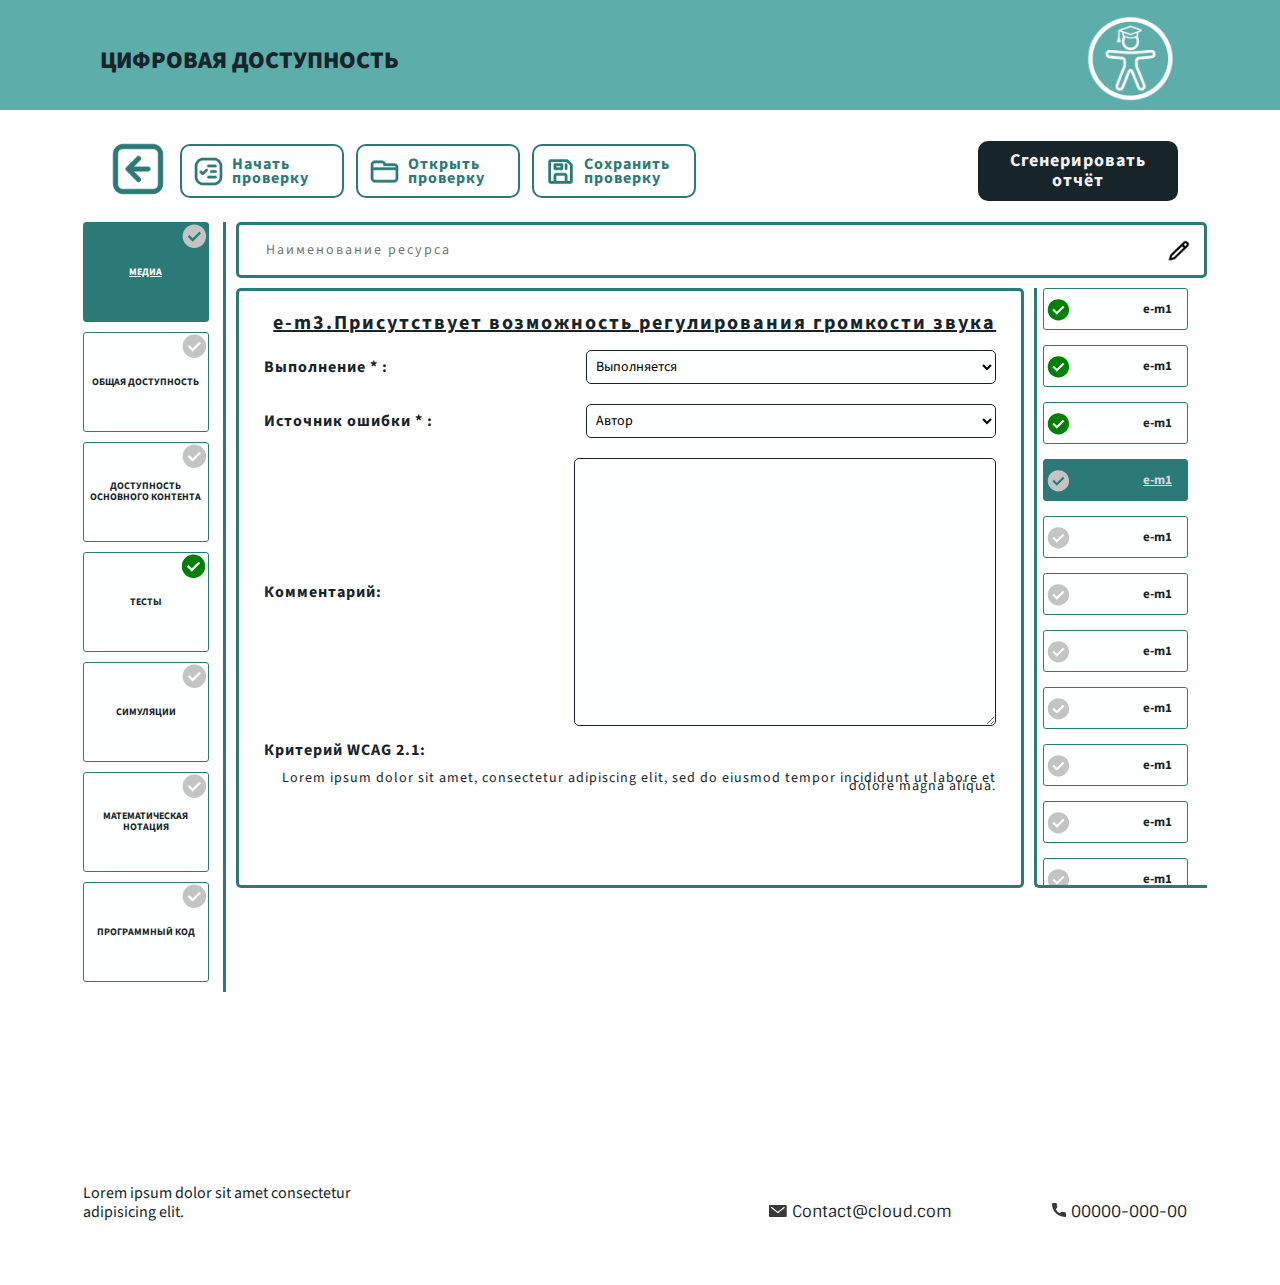
==== commit e7ae3a42: "Add files via upload" ====
--- a/check-page.html
+++ b/check-page.html
@@ -35,25 +35,25 @@
         <div class="check-main__check-lists">
           <!--Класс "check-list-active" для активного элемента 
           SVG меняется на зелёный при условии заполнения критерия-->
-          <div class="check-main__check-list check-list-active"><svg class="check-main__check-list-svg" width="4vh" height="4vh" viewBox="0 -1 29 29" fill="none" xmlns="http://www.w3.org/2000/svg">
+          <div class="check-main__check-list check-list-active"><svg class="check-main__check-list-svg" width="2vw" height="2vw" viewBox="0 -1 29 29" fill="none" xmlns="http://www.w3.org/2000/svg">
             <path fill-rule="evenodd" clip-rule="evenodd" d="M14 27.3333C12.1556 27.3333 10.4222 26.9831 8.80002 26.2827C7.1778 25.5831 5.76669 24.6333 4.56669 23.4333C3.36669 22.2333 2.41691 20.8222 1.71735 19.2C1.01691 17.5778 0.666687 15.8444 0.666687 14C0.666687 12.1555 1.01691 10.4222 1.71735 8.79999C2.41691 7.17777 3.36669 5.76666 4.56669 4.56666C5.76669 3.36666 7.1778 2.41643 8.80002 1.71599C10.4222 1.01643 12.1556 0.666656 14 0.666656C15.8445 0.666656 17.5778 1.01643 19.2 1.71599C20.8222 2.41643 22.2334 3.36666 23.4334 4.56666C24.6334 5.76666 25.5831 7.17777 26.2827 8.79999C26.9831 10.4222 27.3334 12.1555 27.3334 14C27.3334 15.8444 26.9831 17.5778 26.2827 19.2C25.5831 20.8222 24.6334 22.2333 23.4334 23.4333C22.2334 24.6333 20.8222 25.5831 19.2 26.2827C17.5778 26.9831 15.8445 27.3333 14 27.3333ZM21.5334 10.7333L12.1334 20.1333L6.46669 14.4667L8.33335 12.6L12.1334 16.4L19.6667 8.86666L21.5334 10.7333Z" fill="#C4C4C4"/>
             </svg>Медиа</div>
-          <div class="check-main__check-list"><svg class="check-main__check-list-svg" width="4vh" height="4vh" viewBox="0 -1 29 29" fill="none" xmlns="http://www.w3.org/2000/svg">
+          <div class="check-main__check-list"><svg class="check-main__check-list-svg" width="2vw" height="2vw" viewBox="0 -1 29 29" fill="none" xmlns="http://www.w3.org/2000/svg">
             <path fill-rule="evenodd" clip-rule="evenodd" d="M14 27.3333C12.1556 27.3333 10.4222 26.9831 8.80002 26.2827C7.1778 25.5831 5.76669 24.6333 4.56669 23.4333C3.36669 22.2333 2.41691 20.8222 1.71735 19.2C1.01691 17.5778 0.666687 15.8444 0.666687 14C0.666687 12.1555 1.01691 10.4222 1.71735 8.79999C2.41691 7.17777 3.36669 5.76666 4.56669 4.56666C5.76669 3.36666 7.1778 2.41643 8.80002 1.71599C10.4222 1.01643 12.1556 0.666656 14 0.666656C15.8445 0.666656 17.5778 1.01643 19.2 1.71599C20.8222 2.41643 22.2334 3.36666 23.4334 4.56666C24.6334 5.76666 25.5831 7.17777 26.2827 8.79999C26.9831 10.4222 27.3334 12.1555 27.3334 14C27.3334 15.8444 26.9831 17.5778 26.2827 19.2C25.5831 20.8222 24.6334 22.2333 23.4334 23.4333C22.2334 24.6333 20.8222 25.5831 19.2 26.2827C17.5778 26.9831 15.8445 27.3333 14 27.3333ZM21.5334 10.7333L12.1334 20.1333L6.46669 14.4667L8.33335 12.6L12.1334 16.4L19.6667 8.86666L21.5334 10.7333Z" fill="#C4C4C4"/>
             </svg>Общая доступность</div>
-          <div class="check-main__check-list"><svg class="check-main__check-list-svg" width="4vh" height="4vh" viewBox="0 -1 29 29" fill="none" xmlns="http://www.w3.org/2000/svg">
+          <div class="check-main__check-list"><svg class="check-main__check-list-svg" width="2vw" height="2vw" viewBox="0 -1 29 29" fill="none" xmlns="http://www.w3.org/2000/svg">
             <path fill-rule="evenodd" clip-rule="evenodd" d="M14 27.3333C12.1556 27.3333 10.4222 26.9831 8.80002 26.2827C7.1778 25.5831 5.76669 24.6333 4.56669 23.4333C3.36669 22.2333 2.41691 20.8222 1.71735 19.2C1.01691 17.5778 0.666687 15.8444 0.666687 14C0.666687 12.1555 1.01691 10.4222 1.71735 8.79999C2.41691 7.17777 3.36669 5.76666 4.56669 4.56666C5.76669 3.36666 7.1778 2.41643 8.80002 1.71599C10.4222 1.01643 12.1556 0.666656 14 0.666656C15.8445 0.666656 17.5778 1.01643 19.2 1.71599C20.8222 2.41643 22.2334 3.36666 23.4334 4.56666C24.6334 5.76666 25.5831 7.17777 26.2827 8.79999C26.9831 10.4222 27.3334 12.1555 27.3334 14C27.3334 15.8444 26.9831 17.5778 26.2827 19.2C25.5831 20.8222 24.6334 22.2333 23.4334 23.4333C22.2334 24.6333 20.8222 25.5831 19.2 26.2827C17.5778 26.9831 15.8445 27.3333 14 27.3333ZM21.5334 10.7333L12.1334 20.1333L6.46669 14.4667L8.33335 12.6L12.1334 16.4L19.6667 8.86666L21.5334 10.7333Z" fill="#C4C4C4"/>
             </svg>Доступность основного контента</div>
-          <div class="check-main__check-list"><svg class="check-main__check-list-svg" width="4vh" height="4vh" viewBox="1 -1 29 29" fill="none" xmlns="http://www.w3.org/2000/svg">
+          <div class="check-main__check-list"><svg class="check-main__check-list-svg" width="2vw" height="2vw" viewBox="1 -1 29 29" fill="none" xmlns="http://www.w3.org/2000/svg">
             <path fill-rule="evenodd" clip-rule="evenodd" d="M14 27.3333C12.1556 27.3333 10.4222 26.9831 8.80002 26.2827C7.1778 25.5831 5.76669 24.6333 4.56669 23.4333C3.36669 22.2333 2.41691 20.8222 1.71735 19.2C1.01691 17.5778 0.666687 15.8444 0.666687 14C0.666687 12.1555 1.01691 10.4222 1.71735 8.79999C2.41691 7.17777 3.36669 5.76666 4.56669 4.56666C5.76669 3.36666 7.1778 2.41643 8.80002 1.71599C10.4222 1.01643 12.1556 0.666656 14 0.666656C15.8445 0.666656 17.5778 1.01643 19.2 1.71599C20.8222 2.41643 22.2334 3.36666 23.4334 4.56666C24.6334 5.76666 25.5831 7.17777 26.2827 8.79999C26.9831 10.4222 27.3334 12.1555 27.3334 14C27.3334 15.8444 26.9831 17.5778 26.2827 19.2C25.5831 20.8222 24.6334 22.2333 23.4334 23.4333C22.2334 24.6333 20.8222 25.5831 19.2 26.2827C17.5778 26.9831 15.8445 27.3333 14 27.3333ZM21.5334 10.7333L12.1334 20.1333L6.46669 14.4667L8.33335 12.6L12.1334 16.4L19.6667 8.86666L21.5334 10.7333Z" fill="green"/>
             </svg>Тесты</div>
-          <div class="check-main__check-list"><svg class="check-main__check-list-svg" width="4vh" height="4vh" viewBox="0 -1 29 29" fill="none" xmlns="http://www.w3.org/2000/svg">
+          <div class="check-main__check-list"><svg class="check-main__check-list-svg" width="2vw" height="2vw" viewBox="0 -1 29 29" fill="none" xmlns="http://www.w3.org/2000/svg">
             <path fill-rule="evenodd" clip-rule="evenodd" d="M14 27.3333C12.1556 27.3333 10.4222 26.9831 8.80002 26.2827C7.1778 25.5831 5.76669 24.6333 4.56669 23.4333C3.36669 22.2333 2.41691 20.8222 1.71735 19.2C1.01691 17.5778 0.666687 15.8444 0.666687 14C0.666687 12.1555 1.01691 10.4222 1.71735 8.79999C2.41691 7.17777 3.36669 5.76666 4.56669 4.56666C5.76669 3.36666 7.1778 2.41643 8.80002 1.71599C10.4222 1.01643 12.1556 0.666656 14 0.666656C15.8445 0.666656 17.5778 1.01643 19.2 1.71599C20.8222 2.41643 22.2334 3.36666 23.4334 4.56666C24.6334 5.76666 25.5831 7.17777 26.2827 8.79999C26.9831 10.4222 27.3334 12.1555 27.3334 14C27.3334 15.8444 26.9831 17.5778 26.2827 19.2C25.5831 20.8222 24.6334 22.2333 23.4334 23.4333C22.2334 24.6333 20.8222 25.5831 19.2 26.2827C17.5778 26.9831 15.8445 27.3333 14 27.3333ZM21.5334 10.7333L12.1334 20.1333L6.46669 14.4667L8.33335 12.6L12.1334 16.4L19.6667 8.86666L21.5334 10.7333Z" fill="#C4C4C4"/>
             </svg>Симуляции</div>
-          <div class="check-main__check-list"><svg class="check-main__check-list-svg" width="4vh" height="4vh" viewBox="0 -1 29 29" fill="none" xmlns="http://www.w3.org/2000/svg">
+          <div class="check-main__check-list"><svg class="check-main__check-list-svg" width="2vw" height="2vw" viewBox="0 -1 29 29" fill="none" xmlns="http://www.w3.org/2000/svg">
             <path fill-rule="evenodd" clip-rule="evenodd" d="M14 27.3333C12.1556 27.3333 10.4222 26.9831 8.80002 26.2827C7.1778 25.5831 5.76669 24.6333 4.56669 23.4333C3.36669 22.2333 2.41691 20.8222 1.71735 19.2C1.01691 17.5778 0.666687 15.8444 0.666687 14C0.666687 12.1555 1.01691 10.4222 1.71735 8.79999C2.41691 7.17777 3.36669 5.76666 4.56669 4.56666C5.76669 3.36666 7.1778 2.41643 8.80002 1.71599C10.4222 1.01643 12.1556 0.666656 14 0.666656C15.8445 0.666656 17.5778 1.01643 19.2 1.71599C20.8222 2.41643 22.2334 3.36666 23.4334 4.56666C24.6334 5.76666 25.5831 7.17777 26.2827 8.79999C26.9831 10.4222 27.3334 12.1555 27.3334 14C27.3334 15.8444 26.9831 17.5778 26.2827 19.2C25.5831 20.8222 24.6334 22.2333 23.4334 23.4333C22.2334 24.6333 20.8222 25.5831 19.2 26.2827C17.5778 26.9831 15.8445 27.3333 14 27.3333ZM21.5334 10.7333L12.1334 20.1333L6.46669 14.4667L8.33335 12.6L12.1334 16.4L19.6667 8.86666L21.5334 10.7333Z" fill="#C4C4C4"/>
             </svg>математическая нотация</div>
-          <div class="check-main__check-list"><svg class="check-main__check-list-svg" width="4vh" height="4vh" viewBox="0 -1 29 29" fill="none" xmlns="http://www.w3.org/2000/svg">
+          <div class="check-main__check-list"><svg class="check-main__check-list-svg" width="2vw" height="2vw" viewBox="0 -1 29 29" fill="none" xmlns="http://www.w3.org/2000/svg">
             <path fill-rule="evenodd" clip-rule="evenodd" d="M14 27.3333C12.1556 27.3333 10.4222 26.9831 8.80002 26.2827C7.1778 25.5831 5.76669 24.6333 4.56669 23.4333C3.36669 22.2333 2.41691 20.8222 1.71735 19.2C1.01691 17.5778 0.666687 15.8444 0.666687 14C0.666687 12.1555 1.01691 10.4222 1.71735 8.79999C2.41691 7.17777 3.36669 5.76666 4.56669 4.56666C5.76669 3.36666 7.1778 2.41643 8.80002 1.71599C10.4222 1.01643 12.1556 0.666656 14 0.666656C15.8445 0.666656 17.5778 1.01643 19.2 1.71599C20.8222 2.41643 22.2334 3.36666 23.4334 4.56666C24.6334 5.76666 25.5831 7.17777 26.2827 8.79999C26.9831 10.4222 27.3334 12.1555 27.3334 14C27.3334 15.8444 26.9831 17.5778 26.2827 19.2C25.5831 20.8222 24.6334 22.2333 23.4334 23.4333C22.2334 24.6333 20.8222 25.5831 19.2 26.2827C17.5778 26.9831 15.8445 27.3333 14 27.3333ZM21.5334 10.7333L12.1334 20.1333L6.46669 14.4667L8.33335 12.6L12.1334 16.4L19.6667 8.86666L21.5334 10.7333Z" fill="#C4C4C4"/>
             </svg>программный код</div>          
         </div>
@@ -91,49 +91,49 @@
           <div class="check-main__crits">
               <!--Класс "check-crit-active" для активного элемента 
               SVG меняется на зелёный при условии заполнения критерия-->
-              <div class="check-main__check-crit "><svg class="check-main__check-crit-svg" width="4vh" height="4vh" viewBox="-4 -2 32 32" fill="none" xmlns="http://www.w3.org/2000/svg">
+              <div class="check-main__check-crit "><svg class="check-main__check-crit-svg" width="2vw" height="2vw" viewBox="-4 -2 32 32" fill="none" xmlns="http://www.w3.org/2000/svg">
                 <path fill-rule="evenodd" clip-rule="evenodd" d="M14 27.3333C12.1556 27.3333 10.4222 26.9831 8.80002 26.2827C7.1778 25.5831 5.76669 24.6333 4.56669 23.4333C3.36669 22.2333 2.41691 20.8222 1.71735 19.2C1.01691 17.5778 0.666687 15.8444 0.666687 14C0.666687 12.1555 1.01691 10.4222 1.71735 8.79999C2.41691 7.17777 3.36669 5.76666 4.56669 4.56666C5.76669 3.36666 7.1778 2.41643 8.80002 1.71599C10.4222 1.01643 12.1556 0.666656 14 0.666656C15.8445 0.666656 17.5778 1.01643 19.2 1.71599C20.8222 2.41643 22.2334 3.36666 23.4334 4.56666C24.6334 5.76666 25.5831 7.17777 26.2827 8.79999C26.9831 10.4222 27.3334 12.1555 27.3334 14C27.3334 15.8444 26.9831 17.5778 26.2827 19.2C25.5831 20.8222 24.6334 22.2333 23.4334 23.4333C22.2334 24.6333 20.8222 25.5831 19.2 26.2827C17.5778 26.9831 15.8445 27.3333 14 27.3333ZM21.5334 10.7333L12.1334 20.1333L6.46669 14.4667L8.33335 12.6L12.1334 16.4L19.6667 8.86666L21.5334 10.7333Z" fill="green"/>
                 </svg>e-m1</div>
-              <div class="check-main__check-crit "><svg class="check-main__check-crit-svg" width="4vh" height="4vh" viewBox="-4 -2 32 32" fill="none" xmlns="http://www.w3.org/2000/svg">
+              <div class="check-main__check-crit "><svg class="check-main__check-crit-svg" width="2vw" height="2vw" viewBox="-4 -2 32 32" fill="none" xmlns="http://www.w3.org/2000/svg">
                 <path fill-rule="evenodd" clip-rule="evenodd" d="M14 27.3333C12.1556 27.3333 10.4222 26.9831 8.80002 26.2827C7.1778 25.5831 5.76669 24.6333 4.56669 23.4333C3.36669 22.2333 2.41691 20.8222 1.71735 19.2C1.01691 17.5778 0.666687 15.8444 0.666687 14C0.666687 12.1555 1.01691 10.4222 1.71735 8.79999C2.41691 7.17777 3.36669 5.76666 4.56669 4.56666C5.76669 3.36666 7.1778 2.41643 8.80002 1.71599C10.4222 1.01643 12.1556 0.666656 14 0.666656C15.8445 0.666656 17.5778 1.01643 19.2 1.71599C20.8222 2.41643 22.2334 3.36666 23.4334 4.56666C24.6334 5.76666 25.5831 7.17777 26.2827 8.79999C26.9831 10.4222 27.3334 12.1555 27.3334 14C27.3334 15.8444 26.9831 17.5778 26.2827 19.2C25.5831 20.8222 24.6334 22.2333 23.4334 23.4333C22.2334 24.6333 20.8222 25.5831 19.2 26.2827C17.5778 26.9831 15.8445 27.3333 14 27.3333ZM21.5334 10.7333L12.1334 20.1333L6.46669 14.4667L8.33335 12.6L12.1334 16.4L19.6667 8.86666L21.5334 10.7333Z" fill="green"/>
                 </svg>e-m1</div>
-              <div class="check-main__check-crit "><svg class="check-main__check-crit-svg" width="4vh" height="4vh" viewBox="-4 -2 32 32" fill="none" xmlns="http://www.w3.org/2000/svg">
+              <div class="check-main__check-crit "><svg class="check-main__check-crit-svg" width="2vw" height="2vw" viewBox="-4 -2 32 32" fill="none" xmlns="http://www.w3.org/2000/svg">
                 <path fill-rule="evenodd" clip-rule="evenodd" d="M14 27.3333C12.1556 27.3333 10.4222 26.9831 8.80002 26.2827C7.1778 25.5831 5.76669 24.6333 4.56669 23.4333C3.36669 22.2333 2.41691 20.8222 1.71735 19.2C1.01691 17.5778 0.666687 15.8444 0.666687 14C0.666687 12.1555 1.01691 10.4222 1.71735 8.79999C2.41691 7.17777 3.36669 5.76666 4.56669 4.56666C5.76669 3.36666 7.1778 2.41643 8.80002 1.71599C10.4222 1.01643 12.1556 0.666656 14 0.666656C15.8445 0.666656 17.5778 1.01643 19.2 1.71599C20.8222 2.41643 22.2334 3.36666 23.4334 4.56666C24.6334 5.76666 25.5831 7.17777 26.2827 8.79999C26.9831 10.4222 27.3334 12.1555 27.3334 14C27.3334 15.8444 26.9831 17.5778 26.2827 19.2C25.5831 20.8222 24.6334 22.2333 23.4334 23.4333C22.2334 24.6333 20.8222 25.5831 19.2 26.2827C17.5778 26.9831 15.8445 27.3333 14 27.3333ZM21.5334 10.7333L12.1334 20.1333L6.46669 14.4667L8.33335 12.6L12.1334 16.4L19.6667 8.86666L21.5334 10.7333Z" fill="green"/>
                 </svg>e-m1</div>
-              <div class="check-main__check-crit check-crit-active"><svg class="check-main__check-crit-svg" width="4vh" height="4vh" viewBox="-4 -2 32 32" fill="none" xmlns="http://www.w3.org/2000/svg">
-                <path fill-rule="evenodd" clip-rule="evenodd" d="M14 27.3333C12.1556 27.3333 10.4222 26.9831 8.80002 26.2827C7.1778 25.5831 5.76669 24.6333 4.56669 23.4333C3.36669 22.2333 2.41691 20.8222 1.71735 19.2C1.01691 17.5778 0.666687 15.8444 0.666687 14C0.666687 12.1555 1.01691 10.4222 1.71735 8.79999C2.41691 7.17777 3.36669 5.76666 4.56669 4.56666C5.76669 3.36666 7.1778 2.41643 8.80002 1.71599C10.4222 1.01643 12.1556 0.666656 14 0.666656C15.8445 0.666656 17.5778 1.01643 19.2 1.71599C20.8222 2.41643 22.2334 3.36666 23.4334 4.56666C24.6334 5.76666 25.5831 7.17777 26.2827 8.79999C26.9831 10.4222 27.3334 12.1555 27.3334 14C27.3334 15.8444 26.9831 17.5778 26.2827 19.2C25.5831 20.8222 24.6334 22.2333 23.4334 23.4333C22.2334 24.6333 20.8222 25.5831 19.2 26.2827C17.5778 26.9831 15.8445 27.3333 14 27.3333ZM21.5334 10.7333L12.1334 20.1333L6.46669 14.4667L8.33335 12.6L12.1334 16.4L19.6667 8.86666L21.5334 10.7333Z" fill="#C4C4C4"/>
-                </svg>e-m1</div>
-              <div class="check-main__check-crit"><svg class="check-main__check-crit-svg" width="4vh" height="4vh" viewBox="-4 -2 32 32" fill="none" xmlns="http://www.w3.org/2000/svg">
-                <path fill-rule="evenodd" clip-rule="evenodd" d="M14 27.3333C12.1556 27.3333 10.4222 26.9831 8.80002 26.2827C7.1778 25.5831 5.76669 24.6333 4.56669 23.4333C3.36669 22.2333 2.41691 20.8222 1.71735 19.2C1.01691 17.5778 0.666687 15.8444 0.666687 14C0.666687 12.1555 1.01691 10.4222 1.71735 8.79999C2.41691 7.17777 3.36669 5.76666 4.56669 4.56666C5.76669 3.36666 7.1778 2.41643 8.80002 1.71599C10.4222 1.01643 12.1556 0.666656 14 0.666656C15.8445 0.666656 17.5778 1.01643 19.2 1.71599C20.8222 2.41643 22.2334 3.36666 23.4334 4.56666C24.6334 5.76666 25.5831 7.17777 26.2827 8.79999C26.9831 10.4222 27.3334 12.1555 27.3334 14C27.3334 15.8444 26.9831 17.5778 26.2827 19.2C25.5831 20.8222 24.6334 22.2333 23.4334 23.4333C22.2334 24.6333 20.8222 25.5831 19.2 26.2827C17.5778 26.9831 15.8445 27.3333 14 27.3333ZM21.5334 10.7333L12.1334 20.1333L6.46669 14.4667L8.33335 12.6L12.1334 16.4L19.6667 8.86666L21.5334 10.7333Z" fill="#C4C4C4"/>
-                </svg>e-m1</div>
-              <div class="check-main__check-crit"><svg class="check-main__check-crit-svg" width="4vh" height="4vh" viewBox="-4 -2 32 32" fill="none" xmlns="http://www.w3.org/2000/svg">
-                <path fill-rule="evenodd" clip-rule="evenodd" d="M14 27.3333C12.1556 27.3333 10.4222 26.9831 8.80002 26.2827C7.1778 25.5831 5.76669 24.6333 4.56669 23.4333C3.36669 22.2333 2.41691 20.8222 1.71735 19.2C1.01691 17.5778 0.666687 15.8444 0.666687 14C0.666687 12.1555 1.01691 10.4222 1.71735 8.79999C2.41691 7.17777 3.36669 5.76666 4.56669 4.56666C5.76669 3.36666 7.1778 2.41643 8.80002 1.71599C10.4222 1.01643 12.1556 0.666656 14 0.666656C15.8445 0.666656 17.5778 1.01643 19.2 1.71599C20.8222 2.41643 22.2334 3.36666 23.4334 4.56666C24.6334 5.76666 25.5831 7.17777 26.2827 8.79999C26.9831 10.4222 27.3334 12.1555 27.3334 14C27.3334 15.8444 26.9831 17.5778 26.2827 19.2C25.5831 20.8222 24.6334 22.2333 23.4334 23.4333C22.2334 24.6333 20.8222 25.5831 19.2 26.2827C17.5778 26.9831 15.8445 27.3333 14 27.3333ZM21.5334 10.7333L12.1334 20.1333L6.46669 14.4667L8.33335 12.6L12.1334 16.4L19.6667 8.86666L21.5334 10.7333Z" fill="#C4C4C4"/>
-                </svg>e-m1</div>
-              <div class="check-main__check-crit"><svg class="check-main__check-crit-svg" width="4vh" height="4vh" viewBox="-4 -2 32 32" fill="none" xmlns="http://www.w3.org/2000/svg">
-                <path fill-rule="evenodd" clip-rule="evenodd" d="M14 27.3333C12.1556 27.3333 10.4222 26.9831 8.80002 26.2827C7.1778 25.5831 5.76669 24.6333 4.56669 23.4333C3.36669 22.2333 2.41691 20.8222 1.71735 19.2C1.01691 17.5778 0.666687 15.8444 0.666687 14C0.666687 12.1555 1.01691 10.4222 1.71735 8.79999C2.41691 7.17777 3.36669 5.76666 4.56669 4.56666C5.76669 3.36666 7.1778 2.41643 8.80002 1.71599C10.4222 1.01643 12.1556 0.666656 14 0.666656C15.8445 0.666656 17.5778 1.01643 19.2 1.71599C20.8222 2.41643 22.2334 3.36666 23.4334 4.56666C24.6334 5.76666 25.5831 7.17777 26.2827 8.79999C26.9831 10.4222 27.3334 12.1555 27.3334 14C27.3334 15.8444 26.9831 17.5778 26.2827 19.2C25.5831 20.8222 24.6334 22.2333 23.4334 23.4333C22.2334 24.6333 20.8222 25.5831 19.2 26.2827C17.5778 26.9831 15.8445 27.3333 14 27.3333ZM21.5334 10.7333L12.1334 20.1333L6.46669 14.4667L8.33335 12.6L12.1334 16.4L19.6667 8.86666L21.5334 10.7333Z" fill="#C4C4C4"/>
-                </svg>e-m1</div>  
-              <div class="check-main__check-crit"><svg class="check-main__check-crit-svg" width="4vh" height="4vh" viewBox="-4 -2 32 32" fill="none" xmlns="http://www.w3.org/2000/svg">
-                <path fill-rule="evenodd" clip-rule="evenodd" d="M14 27.3333C12.1556 27.3333 10.4222 26.9831 8.80002 26.2827C7.1778 25.5831 5.76669 24.6333 4.56669 23.4333C3.36669 22.2333 2.41691 20.8222 1.71735 19.2C1.01691 17.5778 0.666687 15.8444 0.666687 14C0.666687 12.1555 1.01691 10.4222 1.71735 8.79999C2.41691 7.17777 3.36669 5.76666 4.56669 4.56666C5.76669 3.36666 7.1778 2.41643 8.80002 1.71599C10.4222 1.01643 12.1556 0.666656 14 0.666656C15.8445 0.666656 17.5778 1.01643 19.2 1.71599C20.8222 2.41643 22.2334 3.36666 23.4334 4.56666C24.6334 5.76666 25.5831 7.17777 26.2827 8.79999C26.9831 10.4222 27.3334 12.1555 27.3334 14C27.3334 15.8444 26.9831 17.5778 26.2827 19.2C25.5831 20.8222 24.6334 22.2333 23.4334 23.4333C22.2334 24.6333 20.8222 25.5831 19.2 26.2827C17.5778 26.9831 15.8445 27.3333 14 27.3333ZM21.5334 10.7333L12.1334 20.1333L6.46669 14.4667L8.33335 12.6L12.1334 16.4L19.6667 8.86666L21.5334 10.7333Z" fill="#C4C4C4"/>
-                </svg>e-m1</div>  
-              <div class="check-main__check-crit"><svg class="check-main__check-crit-svg" width="4vh" height="4vh" viewBox="-4 -2 32 32" fill="none" xmlns="http://www.w3.org/2000/svg">
-                <path fill-rule="evenodd" clip-rule="evenodd" d="M14 27.3333C12.1556 27.3333 10.4222 26.9831 8.80002 26.2827C7.1778 25.5831 5.76669 24.6333 4.56669 23.4333C3.36669 22.2333 2.41691 20.8222 1.71735 19.2C1.01691 17.5778 0.666687 15.8444 0.666687 14C0.666687 12.1555 1.01691 10.4222 1.71735 8.79999C2.41691 7.17777 3.36669 5.76666 4.56669 4.56666C5.76669 3.36666 7.1778 2.41643 8.80002 1.71599C10.4222 1.01643 12.1556 0.666656 14 0.666656C15.8445 0.666656 17.5778 1.01643 19.2 1.71599C20.8222 2.41643 22.2334 3.36666 23.4334 4.56666C24.6334 5.76666 25.5831 7.17777 26.2827 8.79999C26.9831 10.4222 27.3334 12.1555 27.3334 14C27.3334 15.8444 26.9831 17.5778 26.2827 19.2C25.5831 20.8222 24.6334 22.2333 23.4334 23.4333C22.2334 24.6333 20.8222 25.5831 19.2 26.2827C17.5778 26.9831 15.8445 27.3333 14 27.3333ZM21.5334 10.7333L12.1334 20.1333L6.46669 14.4667L8.33335 12.6L12.1334 16.4L19.6667 8.86666L21.5334 10.7333Z" fill="#C4C4C4"/>
-                </svg>e-m1</div>  
-              <div class="check-main__check-crit"><svg class="check-main__check-crit-svg" width="4vh" height="4vh" viewBox="-4 -2 32 32" fill="none" xmlns="http://www.w3.org/2000/svg">
-                <path fill-rule="evenodd" clip-rule="evenodd" d="M14 27.3333C12.1556 27.3333 10.4222 26.9831 8.80002 26.2827C7.1778 25.5831 5.76669 24.6333 4.56669 23.4333C3.36669 22.2333 2.41691 20.8222 1.71735 19.2C1.01691 17.5778 0.666687 15.8444 0.666687 14C0.666687 12.1555 1.01691 10.4222 1.71735 8.79999C2.41691 7.17777 3.36669 5.76666 4.56669 4.56666C5.76669 3.36666 7.1778 2.41643 8.80002 1.71599C10.4222 1.01643 12.1556 0.666656 14 0.666656C15.8445 0.666656 17.5778 1.01643 19.2 1.71599C20.8222 2.41643 22.2334 3.36666 23.4334 4.56666C24.6334 5.76666 25.5831 7.17777 26.2827 8.79999C26.9831 10.4222 27.3334 12.1555 27.3334 14C27.3334 15.8444 26.9831 17.5778 26.2827 19.2C25.5831 20.8222 24.6334 22.2333 23.4334 23.4333C22.2334 24.6333 20.8222 25.5831 19.2 26.2827C17.5778 26.9831 15.8445 27.3333 14 27.3333ZM21.5334 10.7333L12.1334 20.1333L6.46669 14.4667L8.33335 12.6L12.1334 16.4L19.6667 8.86666L21.5334 10.7333Z" fill="#C4C4C4"/>
-                </svg>e-m1</div>  
-              <div class="check-main__check-crit"><svg class="check-main__check-crit-svg" width="4vh" height="4vh" viewBox="-4 -2 32 32" fill="none" xmlns="http://www.w3.org/2000/svg">
-                <path fill-rule="evenodd" clip-rule="evenodd" d="M14 27.3333C12.1556 27.3333 10.4222 26.9831 8.80002 26.2827C7.1778 25.5831 5.76669 24.6333 4.56669 23.4333C3.36669 22.2333 2.41691 20.8222 1.71735 19.2C1.01691 17.5778 0.666687 15.8444 0.666687 14C0.666687 12.1555 1.01691 10.4222 1.71735 8.79999C2.41691 7.17777 3.36669 5.76666 4.56669 4.56666C5.76669 3.36666 7.1778 2.41643 8.80002 1.71599C10.4222 1.01643 12.1556 0.666656 14 0.666656C15.8445 0.666656 17.5778 1.01643 19.2 1.71599C20.8222 2.41643 22.2334 3.36666 23.4334 4.56666C24.6334 5.76666 25.5831 7.17777 26.2827 8.79999C26.9831 10.4222 27.3334 12.1555 27.3334 14C27.3334 15.8444 26.9831 17.5778 26.2827 19.2C25.5831 20.8222 24.6334 22.2333 23.4334 23.4333C22.2334 24.6333 20.8222 25.5831 19.2 26.2827C17.5778 26.9831 15.8445 27.3333 14 27.3333ZM21.5334 10.7333L12.1334 20.1333L6.46669 14.4667L8.33335 12.6L12.1334 16.4L19.6667 8.86666L21.5334 10.7333Z" fill="#C4C4C4"/>
-                </svg>e-m1</div>  
-              <div class="check-main__check-crit"><svg class="check-main__check-crit-svg" width="4vh" height="4vh" viewBox="-4 -2 32 32" fill="none" xmlns="http://www.w3.org/2000/svg">
-                <path fill-rule="evenodd" clip-rule="evenodd" d="M14 27.3333C12.1556 27.3333 10.4222 26.9831 8.80002 26.2827C7.1778 25.5831 5.76669 24.6333 4.56669 23.4333C3.36669 22.2333 2.41691 20.8222 1.71735 19.2C1.01691 17.5778 0.666687 15.8444 0.666687 14C0.666687 12.1555 1.01691 10.4222 1.71735 8.79999C2.41691 7.17777 3.36669 5.76666 4.56669 4.56666C5.76669 3.36666 7.1778 2.41643 8.80002 1.71599C10.4222 1.01643 12.1556 0.666656 14 0.666656C15.8445 0.666656 17.5778 1.01643 19.2 1.71599C20.8222 2.41643 22.2334 3.36666 23.4334 4.56666C24.6334 5.76666 25.5831 7.17777 26.2827 8.79999C26.9831 10.4222 27.3334 12.1555 27.3334 14C27.3334 15.8444 26.9831 17.5778 26.2827 19.2C25.5831 20.8222 24.6334 22.2333 23.4334 23.4333C22.2334 24.6333 20.8222 25.5831 19.2 26.2827C17.5778 26.9831 15.8445 27.3333 14 27.3333ZM21.5334 10.7333L12.1334 20.1333L6.46669 14.4667L8.33335 12.6L12.1334 16.4L19.6667 8.86666L21.5334 10.7333Z" fill="#C4C4C4"/>
-                </svg>e-m1</div>  
-              <div class="check-main__check-crit"><svg class="check-main__check-crit-svg" width="4vh" height="4vh" viewBox="-4 -2 32 32" fill="none" xmlns="http://www.w3.org/2000/svg">
-                <path fill-rule="evenodd" clip-rule="evenodd" d="M14 27.3333C12.1556 27.3333 10.4222 26.9831 8.80002 26.2827C7.1778 25.5831 5.76669 24.6333 4.56669 23.4333C3.36669 22.2333 2.41691 20.8222 1.71735 19.2C1.01691 17.5778 0.666687 15.8444 0.666687 14C0.666687 12.1555 1.01691 10.4222 1.71735 8.79999C2.41691 7.17777 3.36669 5.76666 4.56669 4.56666C5.76669 3.36666 7.1778 2.41643 8.80002 1.71599C10.4222 1.01643 12.1556 0.666656 14 0.666656C15.8445 0.666656 17.5778 1.01643 19.2 1.71599C20.8222 2.41643 22.2334 3.36666 23.4334 4.56666C24.6334 5.76666 25.5831 7.17777 26.2827 8.79999C26.9831 10.4222 27.3334 12.1555 27.3334 14C27.3334 15.8444 26.9831 17.5778 26.2827 19.2C25.5831 20.8222 24.6334 22.2333 23.4334 23.4333C22.2334 24.6333 20.8222 25.5831 19.2 26.2827C17.5778 26.9831 15.8445 27.3333 14 27.3333ZM21.5334 10.7333L12.1334 20.1333L6.46669 14.4667L8.33335 12.6L12.1334 16.4L19.6667 8.86666L21.5334 10.7333Z" fill="#C4C4C4"/>
-                </svg>e-m1</div>  
-              <div class="check-main__check-crit"><svg class="check-main__check-crit-svg" width="4vh" height="4vh" viewBox="-4 -2 32 32" fill="none" xmlns="http://www.w3.org/2000/svg">
-                <path fill-rule="evenodd" clip-rule="evenodd" d="M14 27.3333C12.1556 27.3333 10.4222 26.9831 8.80002 26.2827C7.1778 25.5831 5.76669 24.6333 4.56669 23.4333C3.36669 22.2333 2.41691 20.8222 1.71735 19.2C1.01691 17.5778 0.666687 15.8444 0.666687 14C0.666687 12.1555 1.01691 10.4222 1.71735 8.79999C2.41691 7.17777 3.36669 5.76666 4.56669 4.56666C5.76669 3.36666 7.1778 2.41643 8.80002 1.71599C10.4222 1.01643 12.1556 0.666656 14 0.666656C15.8445 0.666656 17.5778 1.01643 19.2 1.71599C20.8222 2.41643 22.2334 3.36666 23.4334 4.56666C24.6334 5.76666 25.5831 7.17777 26.2827 8.79999C26.9831 10.4222 27.3334 12.1555 27.3334 14C27.3334 15.8444 26.9831 17.5778 26.2827 19.2C25.5831 20.8222 24.6334 22.2333 23.4334 23.4333C22.2334 24.6333 20.8222 25.5831 19.2 26.2827C17.5778 26.9831 15.8445 27.3333 14 27.3333ZM21.5334 10.7333L12.1334 20.1333L6.46669 14.4667L8.33335 12.6L12.1334 16.4L19.6667 8.86666L21.5334 10.7333Z" fill="#C4C4C4"/>
-                </svg>e-m1</div>  
-              <div class="check-main__check-crit"><svg class="check-main__check-crit-svg" width="4vh" height="4vh" viewBox="-4 -2 32 32" fill="none" xmlns="http://www.w3.org/2000/svg">
+              <div class="check-main__check-crit check-crit-active"><svg class="check-main__check-crit-svg" width="2vw" height="2vw" viewBox="-4 -2 32 32" fill="none" xmlns="http://www.w3.org/2000/svg">
+                <path fill-rule="evenodd" clip-rule="evenodd" d="M14 27.3333C12.1556 27.3333 10.4222 26.9831 8.80002 26.2827C7.1778 25.5831 5.76669 24.6333 4.56669 23.4333C3.36669 22.2333 2.41691 20.8222 1.71735 19.2C1.01691 17.5778 0.666687 15.8444 0.666687 14C0.666687 12.1555 1.01691 10.4222 1.71735 8.79999C2.41691 7.17777 3.36669 5.76666 4.56669 4.56666C5.76669 3.36666 7.1778 2.41643 8.80002 1.71599C10.4222 1.01643 12.1556 0.666656 14 0.666656C15.8445 0.666656 17.5778 1.01643 19.2 1.71599C20.8222 2.41643 22.2334 3.36666 23.4334 4.56666C24.6334 5.76666 25.5831 7.17777 26.2827 8.79999C26.9831 10.4222 27.3334 12.1555 27.3334 14C27.3334 15.8444 26.9831 17.5778 26.2827 19.2C25.5831 20.8222 24.6334 22.2333 23.4334 23.4333C22.2334 24.6333 20.8222 25.5831 19.2 26.2827C17.5778 26.9831 15.8445 27.3333 14 27.3333ZM21.5334 10.7333L12.1334 20.1333L6.46669 14.4667L8.33335 12.6L12.1334 16.4L19.6667 8.86666L21.5334 10.7333Z" fill="#C4C4C4"/>
+                </svg>e-m1</div>
+              <div class="check-main__check-crit"><svg class="check-main__check-crit-svg" width="2vw" height="2vw" viewBox="-4 -2 32 32" fill="none" xmlns="http://www.w3.org/2000/svg">
+                <path fill-rule="evenodd" clip-rule="evenodd" d="M14 27.3333C12.1556 27.3333 10.4222 26.9831 8.80002 26.2827C7.1778 25.5831 5.76669 24.6333 4.56669 23.4333C3.36669 22.2333 2.41691 20.8222 1.71735 19.2C1.01691 17.5778 0.666687 15.8444 0.666687 14C0.666687 12.1555 1.01691 10.4222 1.71735 8.79999C2.41691 7.17777 3.36669 5.76666 4.56669 4.56666C5.76669 3.36666 7.1778 2.41643 8.80002 1.71599C10.4222 1.01643 12.1556 0.666656 14 0.666656C15.8445 0.666656 17.5778 1.01643 19.2 1.71599C20.8222 2.41643 22.2334 3.36666 23.4334 4.56666C24.6334 5.76666 25.5831 7.17777 26.2827 8.79999C26.9831 10.4222 27.3334 12.1555 27.3334 14C27.3334 15.8444 26.9831 17.5778 26.2827 19.2C25.5831 20.8222 24.6334 22.2333 23.4334 23.4333C22.2334 24.6333 20.8222 25.5831 19.2 26.2827C17.5778 26.9831 15.8445 27.3333 14 27.3333ZM21.5334 10.7333L12.1334 20.1333L6.46669 14.4667L8.33335 12.6L12.1334 16.4L19.6667 8.86666L21.5334 10.7333Z" fill="#C4C4C4"/>
+                </svg>e-m1</div>
+              <div class="check-main__check-crit"><svg class="check-main__check-crit-svg" width="2vw" height="2vw" viewBox="-4 -2 32 32" fill="none" xmlns="http://www.w3.org/2000/svg">
+                <path fill-rule="evenodd" clip-rule="evenodd" d="M14 27.3333C12.1556 27.3333 10.4222 26.9831 8.80002 26.2827C7.1778 25.5831 5.76669 24.6333 4.56669 23.4333C3.36669 22.2333 2.41691 20.8222 1.71735 19.2C1.01691 17.5778 0.666687 15.8444 0.666687 14C0.666687 12.1555 1.01691 10.4222 1.71735 8.79999C2.41691 7.17777 3.36669 5.76666 4.56669 4.56666C5.76669 3.36666 7.1778 2.41643 8.80002 1.71599C10.4222 1.01643 12.1556 0.666656 14 0.666656C15.8445 0.666656 17.5778 1.01643 19.2 1.71599C20.8222 2.41643 22.2334 3.36666 23.4334 4.56666C24.6334 5.76666 25.5831 7.17777 26.2827 8.79999C26.9831 10.4222 27.3334 12.1555 27.3334 14C27.3334 15.8444 26.9831 17.5778 26.2827 19.2C25.5831 20.8222 24.6334 22.2333 23.4334 23.4333C22.2334 24.6333 20.8222 25.5831 19.2 26.2827C17.5778 26.9831 15.8445 27.3333 14 27.3333ZM21.5334 10.7333L12.1334 20.1333L6.46669 14.4667L8.33335 12.6L12.1334 16.4L19.6667 8.86666L21.5334 10.7333Z" fill="#C4C4C4"/>
+                </svg>e-m1</div>
+              <div class="check-main__check-crit"><svg class="check-main__check-crit-svg" width="2vw" height="2vw" viewBox="-4 -2 32 32" fill="none" xmlns="http://www.w3.org/2000/svg">
+                <path fill-rule="evenodd" clip-rule="evenodd" d="M14 27.3333C12.1556 27.3333 10.4222 26.9831 8.80002 26.2827C7.1778 25.5831 5.76669 24.6333 4.56669 23.4333C3.36669 22.2333 2.41691 20.8222 1.71735 19.2C1.01691 17.5778 0.666687 15.8444 0.666687 14C0.666687 12.1555 1.01691 10.4222 1.71735 8.79999C2.41691 7.17777 3.36669 5.76666 4.56669 4.56666C5.76669 3.36666 7.1778 2.41643 8.80002 1.71599C10.4222 1.01643 12.1556 0.666656 14 0.666656C15.8445 0.666656 17.5778 1.01643 19.2 1.71599C20.8222 2.41643 22.2334 3.36666 23.4334 4.56666C24.6334 5.76666 25.5831 7.17777 26.2827 8.79999C26.9831 10.4222 27.3334 12.1555 27.3334 14C27.3334 15.8444 26.9831 17.5778 26.2827 19.2C25.5831 20.8222 24.6334 22.2333 23.4334 23.4333C22.2334 24.6333 20.8222 25.5831 19.2 26.2827C17.5778 26.9831 15.8445 27.3333 14 27.3333ZM21.5334 10.7333L12.1334 20.1333L6.46669 14.4667L8.33335 12.6L12.1334 16.4L19.6667 8.86666L21.5334 10.7333Z" fill="#C4C4C4"/>
+                </svg>e-m1</div>  
+              <div class="check-main__check-crit"><svg class="check-main__check-crit-svg" width="2vw" height="2vw" viewBox="-4 -2 32 32" fill="none" xmlns="http://www.w3.org/2000/svg">
+                <path fill-rule="evenodd" clip-rule="evenodd" d="M14 27.3333C12.1556 27.3333 10.4222 26.9831 8.80002 26.2827C7.1778 25.5831 5.76669 24.6333 4.56669 23.4333C3.36669 22.2333 2.41691 20.8222 1.71735 19.2C1.01691 17.5778 0.666687 15.8444 0.666687 14C0.666687 12.1555 1.01691 10.4222 1.71735 8.79999C2.41691 7.17777 3.36669 5.76666 4.56669 4.56666C5.76669 3.36666 7.1778 2.41643 8.80002 1.71599C10.4222 1.01643 12.1556 0.666656 14 0.666656C15.8445 0.666656 17.5778 1.01643 19.2 1.71599C20.8222 2.41643 22.2334 3.36666 23.4334 4.56666C24.6334 5.76666 25.5831 7.17777 26.2827 8.79999C26.9831 10.4222 27.3334 12.1555 27.3334 14C27.3334 15.8444 26.9831 17.5778 26.2827 19.2C25.5831 20.8222 24.6334 22.2333 23.4334 23.4333C22.2334 24.6333 20.8222 25.5831 19.2 26.2827C17.5778 26.9831 15.8445 27.3333 14 27.3333ZM21.5334 10.7333L12.1334 20.1333L6.46669 14.4667L8.33335 12.6L12.1334 16.4L19.6667 8.86666L21.5334 10.7333Z" fill="#C4C4C4"/>
+                </svg>e-m1</div>  
+              <div class="check-main__check-crit"><svg class="check-main__check-crit-svg" width="2vw" height="2vw" viewBox="-4 -2 32 32" fill="none" xmlns="http://www.w3.org/2000/svg">
+                <path fill-rule="evenodd" clip-rule="evenodd" d="M14 27.3333C12.1556 27.3333 10.4222 26.9831 8.80002 26.2827C7.1778 25.5831 5.76669 24.6333 4.56669 23.4333C3.36669 22.2333 2.41691 20.8222 1.71735 19.2C1.01691 17.5778 0.666687 15.8444 0.666687 14C0.666687 12.1555 1.01691 10.4222 1.71735 8.79999C2.41691 7.17777 3.36669 5.76666 4.56669 4.56666C5.76669 3.36666 7.1778 2.41643 8.80002 1.71599C10.4222 1.01643 12.1556 0.666656 14 0.666656C15.8445 0.666656 17.5778 1.01643 19.2 1.71599C20.8222 2.41643 22.2334 3.36666 23.4334 4.56666C24.6334 5.76666 25.5831 7.17777 26.2827 8.79999C26.9831 10.4222 27.3334 12.1555 27.3334 14C27.3334 15.8444 26.9831 17.5778 26.2827 19.2C25.5831 20.8222 24.6334 22.2333 23.4334 23.4333C22.2334 24.6333 20.8222 25.5831 19.2 26.2827C17.5778 26.9831 15.8445 27.3333 14 27.3333ZM21.5334 10.7333L12.1334 20.1333L6.46669 14.4667L8.33335 12.6L12.1334 16.4L19.6667 8.86666L21.5334 10.7333Z" fill="#C4C4C4"/>
+                </svg>e-m1</div>  
+              <div class="check-main__check-crit"><svg class="check-main__check-crit-svg" width="2vw" height="2vw" viewBox="-4 -2 32 32" fill="none" xmlns="http://www.w3.org/2000/svg">
+                <path fill-rule="evenodd" clip-rule="evenodd" d="M14 27.3333C12.1556 27.3333 10.4222 26.9831 8.80002 26.2827C7.1778 25.5831 5.76669 24.6333 4.56669 23.4333C3.36669 22.2333 2.41691 20.8222 1.71735 19.2C1.01691 17.5778 0.666687 15.8444 0.666687 14C0.666687 12.1555 1.01691 10.4222 1.71735 8.79999C2.41691 7.17777 3.36669 5.76666 4.56669 4.56666C5.76669 3.36666 7.1778 2.41643 8.80002 1.71599C10.4222 1.01643 12.1556 0.666656 14 0.666656C15.8445 0.666656 17.5778 1.01643 19.2 1.71599C20.8222 2.41643 22.2334 3.36666 23.4334 4.56666C24.6334 5.76666 25.5831 7.17777 26.2827 8.79999C26.9831 10.4222 27.3334 12.1555 27.3334 14C27.3334 15.8444 26.9831 17.5778 26.2827 19.2C25.5831 20.8222 24.6334 22.2333 23.4334 23.4333C22.2334 24.6333 20.8222 25.5831 19.2 26.2827C17.5778 26.9831 15.8445 27.3333 14 27.3333ZM21.5334 10.7333L12.1334 20.1333L6.46669 14.4667L8.33335 12.6L12.1334 16.4L19.6667 8.86666L21.5334 10.7333Z" fill="#C4C4C4"/>
+                </svg>e-m1</div>  
+              <div class="check-main__check-crit"><svg class="check-main__check-crit-svg" width="2vw" height="2vw" viewBox="-4 -2 32 32" fill="none" xmlns="http://www.w3.org/2000/svg">
+                <path fill-rule="evenodd" clip-rule="evenodd" d="M14 27.3333C12.1556 27.3333 10.4222 26.9831 8.80002 26.2827C7.1778 25.5831 5.76669 24.6333 4.56669 23.4333C3.36669 22.2333 2.41691 20.8222 1.71735 19.2C1.01691 17.5778 0.666687 15.8444 0.666687 14C0.666687 12.1555 1.01691 10.4222 1.71735 8.79999C2.41691 7.17777 3.36669 5.76666 4.56669 4.56666C5.76669 3.36666 7.1778 2.41643 8.80002 1.71599C10.4222 1.01643 12.1556 0.666656 14 0.666656C15.8445 0.666656 17.5778 1.01643 19.2 1.71599C20.8222 2.41643 22.2334 3.36666 23.4334 4.56666C24.6334 5.76666 25.5831 7.17777 26.2827 8.79999C26.9831 10.4222 27.3334 12.1555 27.3334 14C27.3334 15.8444 26.9831 17.5778 26.2827 19.2C25.5831 20.8222 24.6334 22.2333 23.4334 23.4333C22.2334 24.6333 20.8222 25.5831 19.2 26.2827C17.5778 26.9831 15.8445 27.3333 14 27.3333ZM21.5334 10.7333L12.1334 20.1333L6.46669 14.4667L8.33335 12.6L12.1334 16.4L19.6667 8.86666L21.5334 10.7333Z" fill="#C4C4C4"/>
+                </svg>e-m1</div>  
+              <div class="check-main__check-crit"><svg class="check-main__check-crit-svg" width="2vw" height="2vw" viewBox="-4 -2 32 32" fill="none" xmlns="http://www.w3.org/2000/svg">
+                <path fill-rule="evenodd" clip-rule="evenodd" d="M14 27.3333C12.1556 27.3333 10.4222 26.9831 8.80002 26.2827C7.1778 25.5831 5.76669 24.6333 4.56669 23.4333C3.36669 22.2333 2.41691 20.8222 1.71735 19.2C1.01691 17.5778 0.666687 15.8444 0.666687 14C0.666687 12.1555 1.01691 10.4222 1.71735 8.79999C2.41691 7.17777 3.36669 5.76666 4.56669 4.56666C5.76669 3.36666 7.1778 2.41643 8.80002 1.71599C10.4222 1.01643 12.1556 0.666656 14 0.666656C15.8445 0.666656 17.5778 1.01643 19.2 1.71599C20.8222 2.41643 22.2334 3.36666 23.4334 4.56666C24.6334 5.76666 25.5831 7.17777 26.2827 8.79999C26.9831 10.4222 27.3334 12.1555 27.3334 14C27.3334 15.8444 26.9831 17.5778 26.2827 19.2C25.5831 20.8222 24.6334 22.2333 23.4334 23.4333C22.2334 24.6333 20.8222 25.5831 19.2 26.2827C17.5778 26.9831 15.8445 27.3333 14 27.3333ZM21.5334 10.7333L12.1334 20.1333L6.46669 14.4667L8.33335 12.6L12.1334 16.4L19.6667 8.86666L21.5334 10.7333Z" fill="#C4C4C4"/>
+                </svg>e-m1</div>  
+              <div class="check-main__check-crit"><svg class="check-main__check-crit-svg" width="2vw" height="2vw" viewBox="-4 -2 32 32" fill="none" xmlns="http://www.w3.org/2000/svg">
+                <path fill-rule="evenodd" clip-rule="evenodd" d="M14 27.3333C12.1556 27.3333 10.4222 26.9831 8.80002 26.2827C7.1778 25.5831 5.76669 24.6333 4.56669 23.4333C3.36669 22.2333 2.41691 20.8222 1.71735 19.2C1.01691 17.5778 0.666687 15.8444 0.666687 14C0.666687 12.1555 1.01691 10.4222 1.71735 8.79999C2.41691 7.17777 3.36669 5.76666 4.56669 4.56666C5.76669 3.36666 7.1778 2.41643 8.80002 1.71599C10.4222 1.01643 12.1556 0.666656 14 0.666656C15.8445 0.666656 17.5778 1.01643 19.2 1.71599C20.8222 2.41643 22.2334 3.36666 23.4334 4.56666C24.6334 5.76666 25.5831 7.17777 26.2827 8.79999C26.9831 10.4222 27.3334 12.1555 27.3334 14C27.3334 15.8444 26.9831 17.5778 26.2827 19.2C25.5831 20.8222 24.6334 22.2333 23.4334 23.4333C22.2334 24.6333 20.8222 25.5831 19.2 26.2827C17.5778 26.9831 15.8445 27.3333 14 27.3333ZM21.5334 10.7333L12.1334 20.1333L6.46669 14.4667L8.33335 12.6L12.1334 16.4L19.6667 8.86666L21.5334 10.7333Z" fill="#C4C4C4"/>
+                </svg>e-m1</div>  
+              <div class="check-main__check-crit"><svg class="check-main__check-crit-svg" width="2vw" height="2vw" viewBox="-4 -2 32 32" fill="none" xmlns="http://www.w3.org/2000/svg">
+                <path fill-rule="evenodd" clip-rule="evenodd" d="M14 27.3333C12.1556 27.3333 10.4222 26.9831 8.80002 26.2827C7.1778 25.5831 5.76669 24.6333 4.56669 23.4333C3.36669 22.2333 2.41691 20.8222 1.71735 19.2C1.01691 17.5778 0.666687 15.8444 0.666687 14C0.666687 12.1555 1.01691 10.4222 1.71735 8.79999C2.41691 7.17777 3.36669 5.76666 4.56669 4.56666C5.76669 3.36666 7.1778 2.41643 8.80002 1.71599C10.4222 1.01643 12.1556 0.666656 14 0.666656C15.8445 0.666656 17.5778 1.01643 19.2 1.71599C20.8222 2.41643 22.2334 3.36666 23.4334 4.56666C24.6334 5.76666 25.5831 7.17777 26.2827 8.79999C26.9831 10.4222 27.3334 12.1555 27.3334 14C27.3334 15.8444 26.9831 17.5778 26.2827 19.2C25.5831 20.8222 24.6334 22.2333 23.4334 23.4333C22.2334 24.6333 20.8222 25.5831 19.2 26.2827C17.5778 26.9831 15.8445 27.3333 14 27.3333ZM21.5334 10.7333L12.1334 20.1333L6.46669 14.4667L8.33335 12.6L12.1334 16.4L19.6667 8.86666L21.5334 10.7333Z" fill="#C4C4C4"/>
+                </svg>e-m1</div>  
+              <div class="check-main__check-crit"><svg class="check-main__check-crit-svg" width="2vw" height="2vw" viewBox="-4 -2 32 32" fill="none" xmlns="http://www.w3.org/2000/svg">
                 <path fill-rule="evenodd" clip-rule="evenodd" d="M14 27.3333C12.1556 27.3333 10.4222 26.9831 8.80002 26.2827C7.1778 25.5831 5.76669 24.6333 4.56669 23.4333C3.36669 22.2333 2.41691 20.8222 1.71735 19.2C1.01691 17.5778 0.666687 15.8444 0.666687 14C0.666687 12.1555 1.01691 10.4222 1.71735 8.79999C2.41691 7.17777 3.36669 5.76666 4.56669 4.56666C5.76669 3.36666 7.1778 2.41643 8.80002 1.71599C10.4222 1.01643 12.1556 0.666656 14 0.666656C15.8445 0.666656 17.5778 1.01643 19.2 1.71599C20.8222 2.41643 22.2334 3.36666 23.4334 4.56666C24.6334 5.76666 25.5831 7.17777 26.2827 8.79999C26.9831 10.4222 27.3334 12.1555 27.3334 14C27.3334 15.8444 26.9831 17.5778 26.2827 19.2C25.5831 20.8222 24.6334 22.2333 23.4334 23.4333C22.2334 24.6333 20.8222 25.5831 19.2 26.2827C17.5778 26.9831 15.8445 27.3333 14 27.3333ZM21.5334 10.7333L12.1334 20.1333L6.46669 14.4667L8.33335 12.6L12.1334 16.4L19.6667 8.86666L21.5334 10.7333Z" fill="#C4C4C4"/>
                 </svg>e-m1</div>  
           </div>
@@ -159,7 +159,7 @@
         <!-- Модальное окно -->
         <div class="check-popup-fade hidden">
           <div class="check-popup-fade__popup">
-            <button class="check-popup-fade__popup-close"><svg width="20" height="20" viewBox="0 0 43 46" fill="none" xmlns="http://www.w3.org/2000/svg">
+            <button class="check-popup-fade__popup-close"><svg width="3vw" height="3vw" viewBox="0 0 43 46" fill="none" xmlns="http://www.w3.org/2000/svg">
               <line x1="1.93934" y1="41.9393" x2="41.9393" y2="1.93934" stroke="black" stroke-width="5"/>
               <line x1="41.9393" y1="44.0607" x2="1.93934" y2="4.06066" stroke="black" stroke-width="5"/>
               </svg>          
--- a/css/style.css
+++ b/css/style.css
@@ -134,7 +134,7 @@
   border: none;
   font-weight: bold;
   font-size: 20px;
-  line-height: 24px;
+  line-height: 16px;
   text-align: center;
   letter-spacing: 2px;
   text-transform: uppercase;
@@ -185,8 +185,9 @@
 
 .footer {
   width: 1114px;
-  height: 269px;
-  padding-bottom: 30px;
+  padding-top: calc(30px + 150 * ((100vw - 320px) / 1600));
+  padding-top: 15%;
+  padding-bottom: 5%;
   display: flex;
   align-items: end;
   justify-content: space-between;
@@ -195,11 +196,6 @@
 @media (max-width: 1170px) {
   .footer {
     width: calc(280px + 834 * ((100vw - 320px) / 850));
-  }
-}
-@media (max-width: 1170px) {
-  .footer {
-    height: calc(80px + 189 * ((100vw - 320px) / 850));
   }
 }
 .footer__text {
@@ -223,7 +219,6 @@
   display: flex;
   justify-content: flex-end;
   font-family: "Sintony", sans-serif;
-  line-height: 27px;
   color: #17252a;
 }
 @media (max-width: 1170px) {
@@ -269,10 +264,10 @@
   padding: 50px;
   position: absolute;
   top: 6%;
-  left: 24%;
-  right: 24%;
+  left: 20%;
+  right: 20%;
   background: #c4c4c4;
-  border-radius: 10px;
+  border-radius: 5px;
   z-index: 9;
   opacity: 1;
   display: flex;
@@ -284,11 +279,16 @@
   }
 }
 .popup-fade__popup-close {
+  top: 10px;
   background: transparent;
   border: none;
   position: absolute;
-  top: 10px;
   right: 10px;
+}
+@media (max-width: 1170px) {
+  .popup-fade__popup-close {
+    top: calc(2px + 8 * ((100vw - 320px) / 850));
+  }
 }
 .popup-fade__inputs {
   font-size: 14px;
@@ -308,12 +308,12 @@
 }
 @media (max-width: 1170px) {
   .popup-fade__input {
-    font-size: calc(6px + 12 * ((100vw - 320px) / 850));
+    font-size: calc(8px + 10 * ((100vw - 320px) / 850));
   }
 }
 @media (max-width: 1170px) {
   .popup-fade__input {
-    margin-bottom: calc(2px + 2 * ((100vw - 320px) / 850));
+    margin-bottom: calc(6px + -2 * ((100vw - 320px) / 850));
   }
 }
 .popup-fade__input:not(:first-child) {
@@ -345,9 +345,9 @@
   margin-top: 16px;
   text-transform: uppercase;
   font-weight: 900;
-  letter-spacing: 2px;
+  letter-spacing: 1px;
   border: none;
-  border-radius: 15px;
+  border-radius: 10px;
   margin-left: auto;
   background-color: #17252a;
   color: #feffff;
@@ -378,7 +378,7 @@
 }
 @media (max-width: 1170px) {
   .popup-fade__ps {
-    font-size: calc(4px + 8 * ((100vw - 320px) / 850));
+    font-size: calc(6px + 6 * ((100vw - 320px) / 850));
   }
 }
 
@@ -395,7 +395,7 @@
 }
 .check-main__buttons {
   padding: 8px;
-  width: 90%;
+  width: 84%;
   margin: auto;
   display: flex;
   align-items: center;
@@ -454,12 +454,12 @@
 }
 @media (max-width: 1170px) {
   .check-main__btn {
-    width: calc(40px + 100 * ((100vw - 320px) / 850));
+    width: calc(50px + 90 * ((100vw - 320px) / 850));
   }
 }
 @media (max-width: 1170px) {
   .check-main__btn {
-    height: calc(10px + 40 * ((100vw - 320px) / 850));
+    height: calc(20px + 30 * ((100vw - 320px) / 850));
   }
 }
 @media (max-width: 1170px) {
@@ -517,12 +517,12 @@
 }
 @media (max-width: 1170px) {
   .check-main__btn-generation {
-    height: calc(10px + 50 * ((100vw - 320px) / 850));
+    height: calc(20px + 40 * ((100vw - 320px) / 850));
   }
 }
 @media (max-width: 1170px) {
   .check-main__btn-generation {
-    font-size: calc(4px + 14 * ((100vw - 320px) / 850));
+    font-size: calc(6px + 12 * ((100vw - 320px) / 850));
   }
 }
 .check-main__content {
@@ -535,7 +535,6 @@
   border-right: 3px solid #2b7a78;
   display: flex;
   flex-direction: column;
-  align-items: center;
   width: 13%;
 }
 @media (max-width: 1170px) {
@@ -545,8 +544,9 @@
 }
 .check-main__check-list {
   height: 90px;
-  width: 120px;
+  width: 116px;
   margin-bottom: 10px;
+  padding: 4px;
   font-size: calc(4px + 10 * ((100vw - 320px) / 1600));
   font-weight: bold;
   color: #17252a;
@@ -562,17 +562,22 @@
 }
 @media (max-width: 1170px) {
   .check-main__check-list {
-    height: calc(20px + 70 * ((100vw - 320px) / 850));
+    height: calc(30px + 60 * ((100vw - 320px) / 850));
   }
 }
 @media (max-width: 1170px) {
   .check-main__check-list {
-    width: calc(20px + 100 * ((100vw - 320px) / 850));
+    width: calc(29px + 87 * ((100vw - 320px) / 850));
   }
 }
 @media (max-width: 1170px) {
   .check-main__check-list {
     margin-bottom: calc(3px + 7 * ((100vw - 320px) / 850));
+  }
+}
+@media (max-width: 1170px) {
+  .check-main__check-list {
+    padding: calc(1px + 3 * ((100vw - 320px) / 850));
   }
 }
 .check-main__check-list-svg {
@@ -680,7 +685,7 @@
 .check-main__title {
   font-size: 20px;
   font-weight: bold;
-  line-height: 18px;
+  line-height: 14px;
   text-align: right;
   letter-spacing: 2px;
   -webkit-text-decoration-line: underline;
@@ -689,7 +694,7 @@
 }
 @media (max-width: 1170px) {
   .check-main__title {
-    font-size: calc(6px + 14 * ((100vw - 320px) / 850));
+    font-size: calc(8px + 12 * ((100vw - 320px) / 850));
   }
 }
 .check-main__per, .check-main__mist, .check-main__comm, .check-main__title-wgac {
@@ -699,12 +704,12 @@
   justify-content: space-between;
   align-items: center;
   font-weight: bold;
-  letter-spacing: 2px;
+  letter-spacing: 1px;
   color: #17252a;
 }
 @media (max-width: 1170px) {
   .check-main__per, .check-main__mist, .check-main__comm, .check-main__title-wgac {
-    padding-top: calc(10px + 10 * ((100vw - 320px) / 850));
+    padding-top: calc(5px + 15 * ((100vw - 320px) / 850));
   }
 }
 @media (max-width: 1170px) {
@@ -737,13 +742,13 @@
   }
 }
 .check-main #comm {
-  height: 20vh;
+  height: 20vw;
 }
 .check-main__wgac {
   font-size: 14px;
-  line-height: 16px;
+  line-height: 8px;
   text-align: right;
-  letter-spacing: 2.2px;
+  letter-spacing: 1px;
   color: #17252a;
 }
 @media (max-width: 1170px) {
@@ -753,6 +758,11 @@
 }
 .check-main__title-wgac {
   margin-bottom: 20px;
+}
+@media (max-width: 1170px) {
+  .check-main__title-wgac {
+    margin-bottom: calc(6px + 14 * ((100vw - 320px) / 850));
+  }
 }
 .check-main__crits {
   margin-left: 10px;
@@ -843,8 +853,8 @@
   padding: 50px;
   position: absolute;
   top: 6%;
-  left: 22vw;
-  right: 22vw;
+  left: 18vw;
+  right: 18vw;
   background: #c4c4c4;
   border-radius: 10px;
   z-index: 99;
@@ -990,7 +1000,7 @@
 }
 @media (max-width: 1170px) {
   .check-popup-fade__ok {
-    height: calc(10px + 40 * ((100vw - 320px) / 850));
+    height: calc(20px + 30 * ((100vw - 320px) / 850));
   }
 }
 @media (max-width: 1170px) {
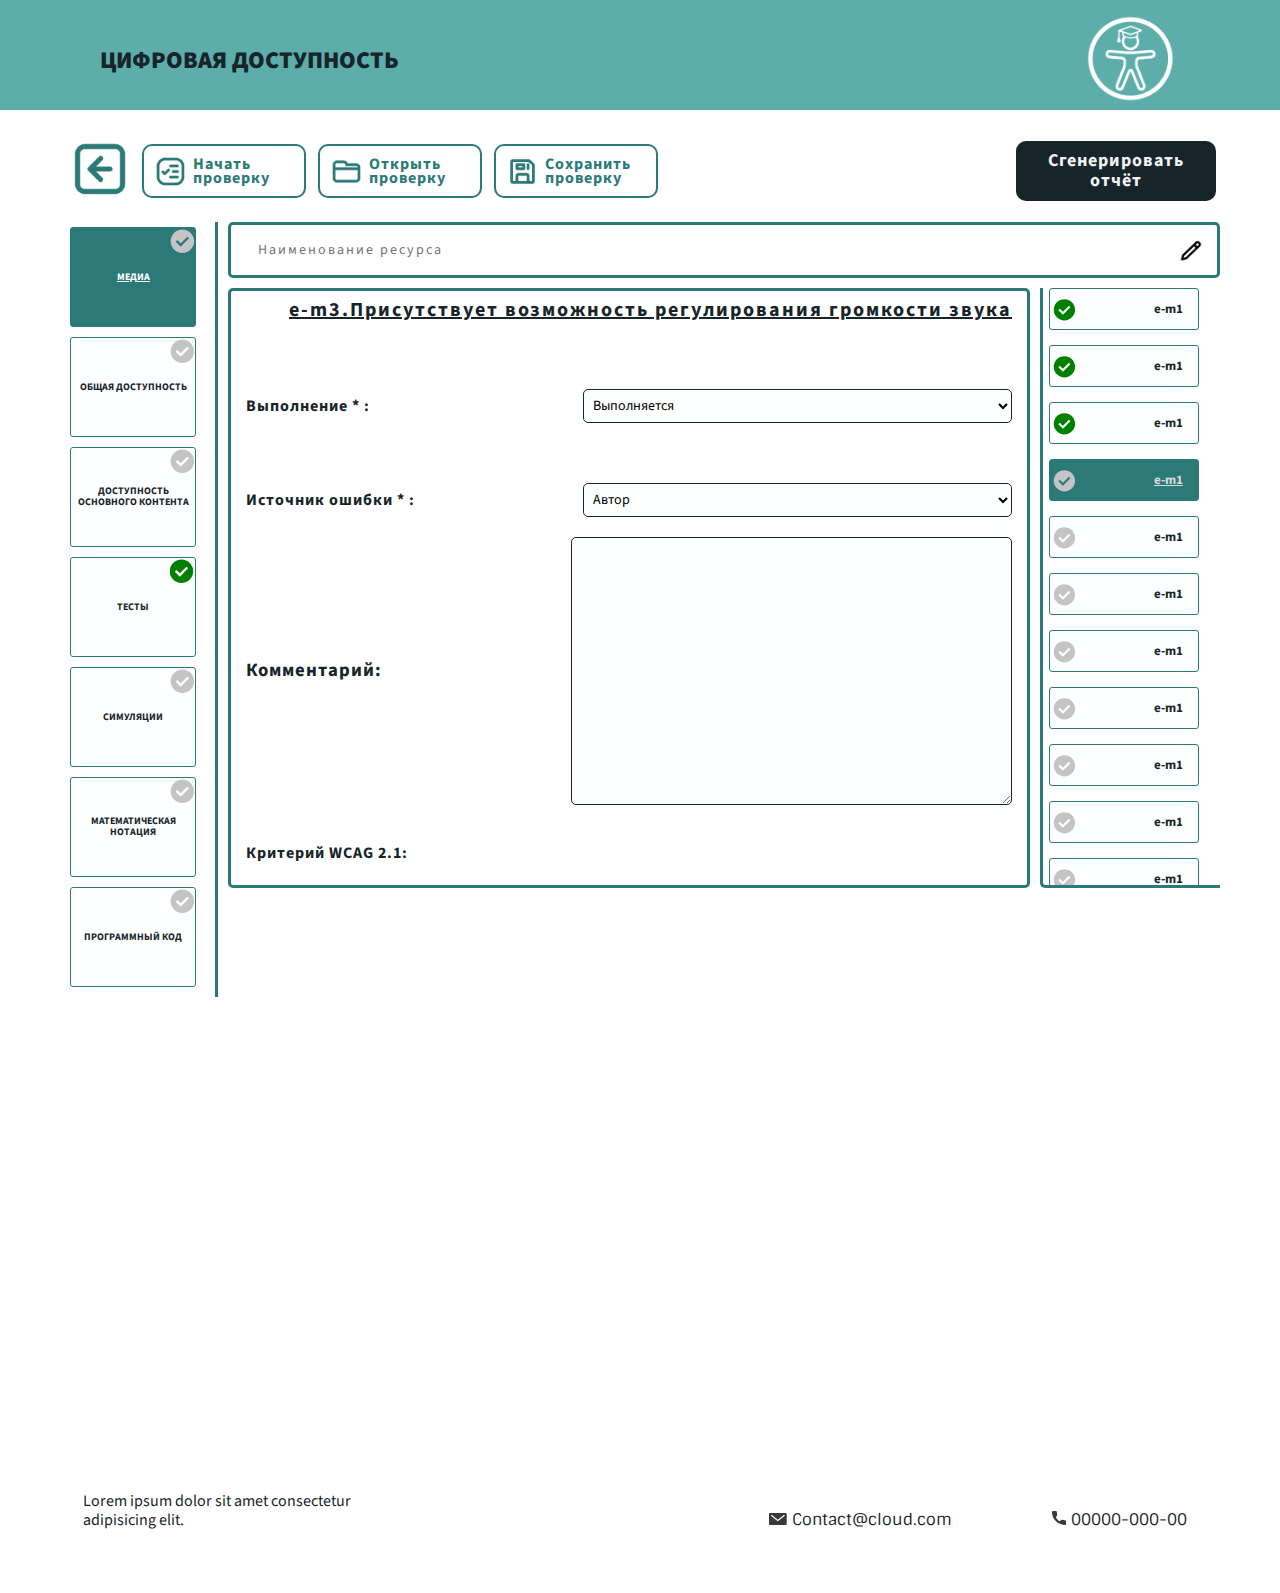
==== commit e5472790: "Add files via upload" ====
--- a/check-page.html
+++ b/check-page.html
@@ -66,25 +66,25 @@
           <div class="check-main__check">
             <!-- Главная часть -->
             <div class="check-main__section">
-              <div class="check-main__title">e-m3.Присутствует возможность регулирования громкости звука</div>
-              <div class="check-main__per"><p>Выполнение * :</p><select id="per" name="per" required="required">
+              <h1><div class="check-main__title">e-m3.Присутствует возможность регулирования громкости звука</div></h1>
+              <h2><div class="check-main__per"><p>Выполнение * :</p><select id="per" name="per" required="required"></h2>
                 <option value="1">Выполняется</option>
                 <option value="2">Не выполняется</option>
                 <option value="3">Не применимо</option>
               </select></div>
-              <div class="check-main__mist"><p>Источник ошибки * :</p><select id="mist" name="mist" required="required">
+              <h2><div class="check-main__mist"><p>Источник ошибки * :</p><select id="mist" name="mist" required="required"></h2>
                 <option value="1">Автор</option>
                 <option value="2">Платформа</option>
                 <option value="3">Автор и платформа</option>
                 <option value="4">Не идентифицируется</option>
               </select></div>
               <div class="check-main__comm">
-                 <p>Комментарий:</p>
+                 <h3><p>Комментарий:</p></h3>
                  <textarea type="text" id="comm"></textarea>
               </div>
               <div class="check-main__wgac">
-                 <p class="check-main__title-wgac">Критерий WCAG 2.1:</p>
-                 <p>Lorem ipsum dolor sit amet, consectetur adipiscing elit, sed do eiusmod tempor incididunt ut labore et dolore magna aliqua.</p>
+                 <h4><p class="check-main__title-wgac">Критерий WCAG 2.1:</p></h4>
+                 <h4><p>Lorem ipsum dolor sit amet, consectetur adipiscing elit, sed do eiusmod tempor incididunt ut labore et dolore magna aliqua.</p></h4>
               </div>      
           </div>   
           <!-- Панель критериев -->
--- a/css/style.css
+++ b/css/style.css
@@ -185,8 +185,7 @@
 
 .footer {
   width: 1114px;
-  padding-top: calc(30px + 150 * ((100vw - 320px) / 1600));
-  padding-top: 15%;
+  padding-top: 55vh;
   padding-bottom: 5%;
   display: flex;
   align-items: end;
@@ -395,7 +394,7 @@
 }
 .check-main__buttons {
   padding: 8px;
-  width: 84%;
+  width: 90%;
   margin: auto;
   display: flex;
   align-items: center;
@@ -528,10 +527,12 @@
 .check-main__content {
   font-family: "Source Sans Pro";
   display: flex;
-  max-width: 90%;
+  width: 89%;
 }
 .check-main__check-lists {
   margin-top: 10px;
+  padding-top: 5px;
+  padding-right: 10px;
   border-right: 3px solid #2b7a78;
   display: flex;
   flex-direction: column;
@@ -540,6 +541,16 @@
 @media (max-width: 1170px) {
   .check-main__check-lists {
     margin-top: calc(5px + 5 * ((100vw - 320px) / 850));
+  }
+}
+@media (max-width: 1170px) {
+  .check-main__check-lists {
+    padding-top: calc(2px + 3 * ((100vw - 320px) / 850));
+  }
+}
+@media (max-width: 1170px) {
+  .check-main__check-lists {
+    padding-right: calc(4px + 6 * ((100vw - 320px) / 850));
   }
 }
 .check-main__check-list {
@@ -588,7 +599,7 @@
 .check-main__container {
   display: flex;
   flex-direction: column;
-  width: 90%;
+  width: 96%;
 }
 .check-main__named {
   margin: 10px;
@@ -624,7 +635,7 @@
   color: #6d7783;
   width: 100%;
   border: none;
-  border-radius: 5px;
+  border-radius: 2px;
 }
 @media (max-width: 1170px) {
   .check-main__name-check {
@@ -670,7 +681,7 @@
   }
 }
 .check-main__section {
-  padding: 25px;
+  padding: 15px;
   border-radius: 5px;
   border: 3px solid #2b7a78;
   overflow: auto;
@@ -679,13 +690,14 @@
 }
 @media (max-width: 1170px) {
   .check-main__section {
-    padding: calc(1px + 24 * ((100vw - 320px) / 850));
+    padding: calc(1px + 14 * ((100vw - 320px) / 850));
   }
 }
 .check-main__title {
   font-size: 20px;
   font-weight: bold;
-  line-height: 14px;
+  margin-top: -3vh;
+  line-height: 18px;
   text-align: right;
   letter-spacing: 2px;
   -webkit-text-decoration-line: underline;
@@ -746,7 +758,7 @@
 }
 .check-main__wgac {
   font-size: 14px;
-  line-height: 8px;
+  line-height: 18px;
   text-align: right;
   letter-spacing: 1px;
   color: #17252a;
